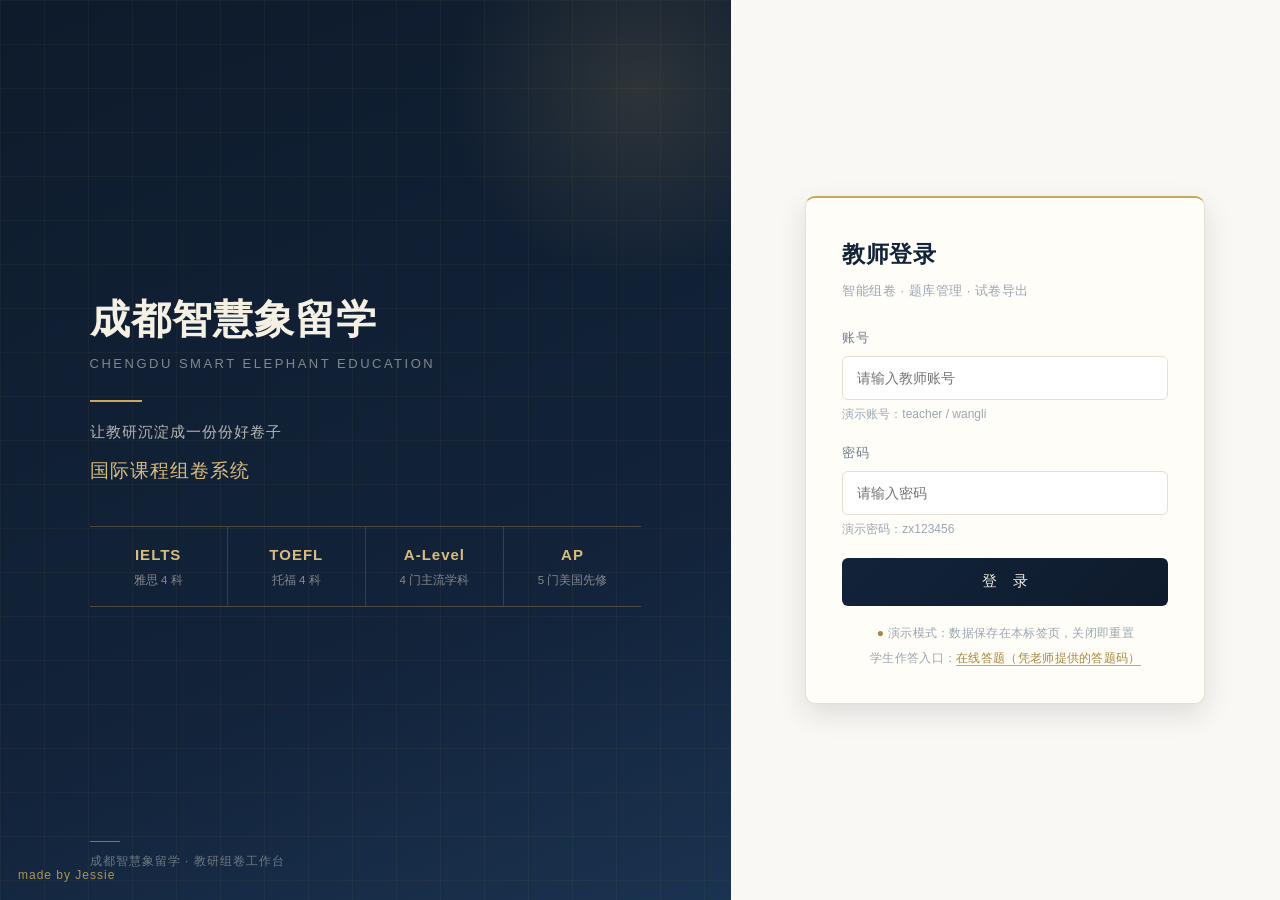
==== index.html @ 3dab420b "Paper builder demo (static demo mode)" ====
<!DOCTYPE html>
<html lang="zh-CN">
<head>
  <meta charset="UTF-8">
  <meta name="viewport" content="width=device-width, initial-scale=1.0">
  <title>登录 · 国际课程组卷系统</title>
  <link rel="stylesheet" href="css/style.css?v=20260928k">
</head>
<body class="login-body">

  <div class="login-wrap">
  <!-- 左侧：品牌区 -->
  <aside class="login-brand">
    <h1 class="lb-name-zh">成都智慧象留学</h1>
    <div class="lb-name-en">CHENGDU SMART ELEPHANT EDUCATION</div>
    <div class="lb-divider"></div>
    <p class="lb-slogan">让教研沉淀成一份份好卷子</p>
    <p class="lb-system">国际课程组卷系统</p>
    <div class="lb-programs" aria-label="国际课程体系">
      <div class="pg-item"><div class="pg-name">IELTS</div><div class="pg-sub">雅思 4 科</div></div>
      <div class="pg-item"><div class="pg-name">TOEFL</div><div class="pg-sub">托福 4 科</div></div>
      <div class="pg-item"><div class="pg-name">A-Level</div><div class="pg-sub">4 门主流学科</div></div>
      <div class="pg-item"><div class="pg-name">AP</div><div class="pg-sub">5 门美国先修</div></div>
    </div>
    <div class="lb-foot">成都智慧象留学 · 教研组卷工作台</div>
  </aside>

  <!-- 右侧：登录区 -->
  <main class="login-main">
    <section class="login-card">
      <h2 class="lc-title">教师登录</h2>
      <p class="lc-sub">智能组卷 · 题库管理 · 试卷导出</p>

      <form id="login-form" autocomplete="off" novalidate>
        <div class="field" id="field-account">
          <label for="account">账号</label>
          <input type="text" id="account" placeholder="请输入教师账号">
          <span class="f-hint">演示账号：teacher / wangli</span>
        </div>
        <div class="field" id="field-password">
          <label for="password">密码</label>
          <input type="password" id="password" placeholder="请输入密码">
          <span class="f-hint">演示密码：zx123456</span>
        </div>

        <div class="login-error" id="login-error" role="alert">账号或密码不正确</div>

        <button type="submit" class="btn-login" id="btn-login">登 录</button>
      </form>

      <div class="login-mode-note" id="mode-note">正在探测运行环境…</div>
      <div class="login-mode-note" style="margin-top:6px;">
        学生作答入口：<a href="answer.html" style="color:var(--c-gold-deep);border-bottom:1px solid var(--c-gold);">在线答题（凭老师提供的答题码）</a>
      </div>
    </section>
  </main>
  </div>

  <script src="js/common.js?v=20260928k"></script>
  <script src="js/mock-data.js?v=20260928k"></script>
  <script src="js/api.js?v=20260928k"></script>
  <script>
    (function () {
      'use strict';
      var form = document.getElementById('login-form');
      var errBox = document.getElementById('login-error');
      var btn = document.getElementById('btn-login');

      window.ZJ.injectWatermark();

      function setErr(msg) {
        errBox.textContent = msg;
        errBox.classList.add('show');
        document.getElementById('field-account').classList.add('err');
        document.getElementById('field-password').classList.add('err');
      }
      function clearErr() {
        errBox.classList.remove('show');
        document.getElementById('field-account').classList.remove('err');
        document.getElementById('field-password').classList.remove('err');
      }

      // 已登录直接进工作台
      var auth = window.ZJ.loadAuth();
      if (auth && auth.name) { location.replace('admin.html'); return; }

      window.ZJ_READY.then(function (mode) {
        var note = document.getElementById('mode-note');
        if (mode === 'server') {
          note.innerHTML = '<b>●</b> 已连接后端服务（数据持久化保存，端口 8687）';
        } else {
          note.innerHTML = '<span class="demo">●</span> 演示模式：数据保存在本标签页，关闭即重置';
        }
      });

      form.addEventListener('submit', function (e) {
        e.preventDefault();
        clearErr();
        var account = document.getElementById('account').value.trim();
        var password = document.getElementById('password').value;
        if (!account || !password) {
          setErr('请输入账号与密码');
          return;
        }
        btn.disabled = true;
        btn.textContent = '登录中…';
        window.ZJ_Data.login(account, password).then(function (profile) {
          window.ZJ.saveAuth(profile);
          location.replace('admin.html');
        }).catch(function (err) {
          setErr(err.message || '账号或密码不正确');
          btn.disabled = false;
          btn.textContent = '登 录';
        });
      });
    })();
  </script>
</body>
</html>
---- css/style.css ----
/* =========================================================
 * 成都智慧象留学 · 国际课程组卷系统 - 全站样式
 * 与学生进度追踪系统同一套视觉规范（藏蓝 #0E1B2C / 香槟金 #C9A85C）
 * 字体：标题等线 DengXian，数字 Segoe UI，字距 ≤1px
 * ========================================================= */

:root {
  --c-navy: #0E1B2C;
  --c-navy-2: #12233A;
  --c-navy-3: #3E5C76;
  --c-gold: #C9A85C;
  --c-gold-light: #D8BC7E;
  --c-gold-deep: #A9853B;
  --c-gold-soft: #F3EAD5;
  --c-bg: #FAF8F4;
  --c-card: #FFFDF8;
  --c-border: #E5DFD2;
  --c-text: #2E3A48;
  --c-text-sub: #6E7B88;
  --c-text-light: #9AA6B2;
  --c-danger: #B04A3E;
  --c-danger-soft: #F6E8E5;
  --c-done: #4A7A5E;
  --c-done-soft: #E7EFE7;
  --radius: 10px;
  --shadow: 0 2px 12px rgba(14, 27, 44, 0.06);
  --shadow-hover: 0 10px 28px rgba(14, 27, 44, 0.12);
  --f-serif: "DengXian", "DengXian Light", "Microsoft YaHei", "PingFang SC", sans-serif;
  --f-num: "Segoe UI", "Helvetica Neue", Arial, sans-serif;
}

* { margin: 0; padding: 0; box-sizing: border-box; }
html, body { height: 100%; }
body {
  font-family: "DengXian", "Microsoft YaHei", "PingFang SC", "Hiragino Sans GB", sans-serif;
  background: var(--c-bg);
  color: var(--c-text);
  font-size: 15px;
  line-height: 1.65;
  -webkit-font-smoothing: antialiased;
}
a { color: inherit; text-decoration: none; }
ul, ol { list-style: none; }
button { font-family: inherit; cursor: pointer; }
input, select, textarea { font-family: inherit; font-size: 14px; color: var(--c-text); }

/* ================= 顶部导航 ================= */
.topbar {
  background: var(--c-navy);
  color: #F5F0E4;
  height: 62px;
  display: flex;
  align-items: center;
  padding: 0 30px;
  gap: 14px;
  position: sticky;
  top: 0;
  z-index: 50;
  border-bottom: 1px solid rgba(201, 168, 92, 0.35);
}
.topbar .brand {
  display: flex;
  align-items: center;
  gap: 11px;
  font-family: var(--f-serif);
  font-size: 18px;
  font-weight: 600;
  letter-spacing: 0.5px;
  white-space: nowrap;
  color: #F5F0E4;
}
.topbar .brand-mark {
  width: 32px; height: 32px;
  border: 1px solid var(--c-gold);
  border-radius: 6px;
  display: inline-flex; align-items: center; justify-content: center;
  color: var(--c-gold-light);
  flex: none;
}
.topbar .brand-mark svg { width: 18px; height: 18px; }
.topbar .brand-sub {
  font-size: 12px;
  font-weight: 400;
  color: rgba(245, 240, 228, 0.55);
  letter-spacing: 0.3px;
  border-left: 1px solid rgba(201, 168, 92, 0.4);
  padding-left: 12px;
}
.topbar .spacer { flex: 1; }
.topbar .mode-chip {
  font-size: 12px;
  color: rgba(245, 240, 228, 0.65);
  border: 1px dashed rgba(201, 168, 92, 0.5);
  border-radius: 4px;
  padding: 2px 10px;
  letter-spacing: 0.3px;
  white-space: nowrap;
}
.topbar .user-chip {
  display: flex;
  align-items: center;
  gap: 10px;
  font-size: 13px;
  color: rgba(245, 240, 228, 0.9);
  white-space: nowrap;
}
.topbar .user-chip .avatar { width: 30px; height: 30px; font-size: 13px; }
.topbar .role-badge {
  font-size: 12px;
  color: var(--c-gold-light);
  border: 1px solid rgba(201, 168, 92, 0.55);
  border-radius: 3px;
  padding: 1px 8px;
  letter-spacing: 0.3px;
}
.topbar .user-link {
  font-size: 13px;
  color: rgba(245, 240, 228, 0.8);
  padding: 5px 13px;
  border: 1px solid rgba(245, 240, 228, 0.28);
  border-radius: 4px;
  transition: border-color 0.2s, color 0.2s;
  white-space: nowrap;
  letter-spacing: 0.3px;
  background: transparent;
}
.topbar .user-link:hover { border-color: var(--c-gold); color: var(--c-gold-light); }

/* ================= 页签导航 ================= */
.nav-tabs {
  display: flex;
  gap: 6px;
  background: var(--c-card);
  border: 1px solid var(--c-border);
  border-radius: var(--radius);
  box-shadow: var(--shadow);
  padding: 6px;
  margin-bottom: 24px;
  position: sticky;
  top: 74px;
  z-index: 40;
}
.nav-tab {
  flex: 1;
  height: 40px;
  border: none;
  background: transparent;
  border-radius: 6px;
  font-size: 14px;
  letter-spacing: 0.5px;
  color: var(--c-text-sub);
  display: inline-flex;
  align-items: center;
  justify-content: center;
  gap: 7px;
  transition: all 0.2s;
  position: relative;
}
.nav-tab svg { width: 16px; height: 16px; opacity: 0.75; }
.nav-tab:hover { color: var(--c-gold-deep); background: var(--c-bg); }
.nav-tab.active {
  background: var(--c-navy-2);
  color: #F5F0E4;
  font-weight: 500;
}
.nav-tab.active svg { opacity: 1; }
.nav-tab .badge {
  min-width: 18px;
  height: 18px;
  border-radius: 999px;
  background: var(--c-gold);
  color: #fff;
  font-size: 11px;
  font-family: var(--f-num);
  display: inline-flex;
  align-items: center;
  justify-content: center;
  padding: 0 5px;
}

/* ================= 布局 ================= */
.page { max-width: 1200px; margin: 0 auto; padding: 24px 24px 20px; }
.site-footer {
  text-align: center;
  font-size: 12px;
  color: var(--c-text-light);
  letter-spacing: 0.3px;
  padding: 26px 0 34px;
}
.site-footer::before {
  content: "";
  display: block;
  width: 56px;
  height: 1px;
  background: var(--c-gold);
  opacity: 0.55;
  margin: 0 auto 14px;
}

.section-head {
  display: flex;
  align-items: baseline;
  justify-content: space-between;
  gap: 12px;
  margin: 26px 0 16px;
}
.section-head:first-child { margin-top: 0; }
.section-head h2 {
  font-family: var(--f-serif);
  font-size: 19px;
  font-weight: 600;
  color: var(--c-navy-2);
  letter-spacing: 0.5px;
}
.section-head h2::before {
  content: "";
  display: inline-block;
  width: 4px; height: 15px;
  background: var(--c-gold);
  margin-right: 10px;
  vertical-align: -1px;
}
.section-head .sec-note { font-size: 12px; color: var(--c-text-light); letter-spacing: 0.5px; }

/* ================= 卡片与统计 ================= */
.card {
  background: var(--c-card);
  border-radius: var(--radius);
  box-shadow: var(--shadow);
  border: 1px solid var(--c-border);
  padding: 22px 24px;
}
.stat-grid {
  display: grid;
  grid-template-columns: repeat(4, 1fr);
  gap: 18px;
}
.stat-card {
  background: var(--c-card);
  border-radius: var(--radius);
  box-shadow: var(--shadow);
  border: 1px solid var(--c-border);
  border-top: 2px solid var(--c-gold);
  padding: 20px 22px;
  display: flex;
  align-items: center;
  gap: 16px;
  transition: transform 0.2s, box-shadow 0.2s;
}
.stat-card:hover { transform: translateY(-2px); box-shadow: var(--shadow-hover); }
.stat-icon {
  width: 48px; height: 48px;
  border-radius: 50%;
  border: 1px solid var(--c-border);
  background: var(--c-bg);
  color: var(--c-gold-deep);
  display: flex; align-items: center; justify-content: center;
  flex: none;
}
.stat-icon svg { width: 22px; height: 22px; }
.stat-icon.navy { color: var(--c-navy-2); }
.stat-meta .stat-value {
  font-family: var(--f-num);
  font-size: 28px;
  font-weight: 700;
  color: var(--c-navy-2);
  line-height: 1.2;
}
.stat-meta .stat-value .unit {
  font-size: 13px; font-weight: 400;
  color: var(--c-text-sub);
  margin-left: 3px;
  font-family: "Microsoft YaHei", sans-serif;
}
.stat-meta .stat-label { font-size: 13px; color: var(--c-text-sub); margin-top: 2px; letter-spacing: 0.3px; }

.overview-grid {
  display: grid;
  grid-template-columns: 1fr 1fr;
  gap: 18px;
  align-items: start;
}

/* 分布条 */
.dist-row { display: flex; align-items: center; gap: 12px; margin-bottom: 10px; }
.dist-row .dist-label { width: 76px; font-size: 13px; color: var(--c-text-sub); white-space: nowrap; }
.dist-row .dist-track { flex: 1; height: 8px; background: #EFEAE0; border-radius: 999px; overflow: hidden; }
.dist-row .dist-fill { height: 100%; border-radius: 999px; background: linear-gradient(90deg, var(--c-navy-2), var(--c-navy-3)); transition: width 0.6s ease; }
.dist-row.gold .dist-fill { background: linear-gradient(90deg, var(--c-gold), var(--c-gold-light)); }
.dist-row .dist-num { width: 34px; text-align: right; font-family: var(--f-num); font-size: 13px; color: var(--c-navy-2); font-weight: 600; }

/* 最近试卷列表 */
.paper-brief {
  display: flex;
  align-items: center;
  gap: 12px;
  padding: 12px 4px;
  border-bottom: 1px dashed var(--c-border);
}
.paper-brief:last-child { border-bottom: none; }
.paper-brief .pb-main { flex: 1; min-width: 0; }
.paper-brief .pb-name {
  font-family: var(--f-serif);
  font-size: 15px;
  font-weight: 600;
  color: var(--c-navy-2);
  white-space: nowrap; overflow: hidden; text-overflow: ellipsis;
}
.paper-brief .pb-meta { font-size: 12px; color: var(--c-text-light); margin-top: 1px; }
.paper-brief .pb-meta b { color: var(--c-gold-deep); font-family: var(--f-num); font-weight: 600; }

/* ================= 筛选工具栏 ================= */
.toolbar {
  display: flex;
  flex-wrap: wrap;
  gap: 12px;
  align-items: center;
  margin-bottom: 18px;
}
.search-box { position: relative; flex: 1; min-width: 200px; max-width: 320px; }
.search-box svg {
  position: absolute; left: 13px; top: 50%;
  transform: translateY(-50%);
  width: 16px; height: 16px;
  color: var(--c-text-light);
  pointer-events: none;
}
.search-box input {
  width: 100%;
  height: 38px;
  border: 1px solid var(--c-border);
  border-radius: 6px;
  padding: 0 12px 0 38px;
  background: #fff;
  outline: none;
  transition: border-color 0.2s, box-shadow 0.2s;
}
.search-box input:focus { border-color: var(--c-navy-2); box-shadow: 0 0 0 3px rgba(18, 35, 58, 0.08); }
.toolbar select {
  height: 38px;
  border: 1px solid var(--c-border);
  border-radius: 6px;
  background: #fff;
  padding: 0 10px;
  outline: none;
  min-width: 96px;
}
.toolbar select:focus { border-color: var(--c-navy-2); }
.toolbar .result-count { font-size: 13px; color: var(--c-text-light); margin-left: auto; white-space: nowrap; }

/* ================= 表格 ================= */
.table-wrap {
  background: var(--c-card);
  border-radius: var(--radius);
  border: 1px solid var(--c-border);
  box-shadow: var(--shadow);
  overflow-x: auto;
}
table.data {
  width: 100%;
  border-collapse: collapse;
  font-size: 13.5px;
}
table.data th {
  text-align: left;
  font-weight: 600;
  font-size: 12.5px;
  color: var(--c-text-sub);
  letter-spacing: 0.5px;
  background: #F6F2E9;
  padding: 11px 14px;
  border-bottom: 1px solid var(--c-border);
  white-space: nowrap;
}
table.data td {
  padding: 12px 14px;
  border-bottom: 1px solid #F0EBE0;
  vertical-align: top;
}
table.data tr:last-child td { border-bottom: none; }
table.data tbody tr { transition: background 0.15s; }
table.data tbody tr:hover { background: #FBF8F1; }
td.cell-stem { max-width: 380px; }
.stem-snip {
  display: -webkit-box;
  -webkit-line-clamp: 2;
  -webkit-box-orient: vertical;
  overflow: hidden;
  color: var(--c-text);
  line-height: 1.55;
}
.cell-sub { font-size: 12px; color: var(--c-text-light); margin-top: 2px; }
.row-actions { display: flex; gap: 6px; flex-wrap: wrap; white-space: nowrap; }

/* ================= 标签 ================= */
.tag {
  display: inline-block;
  font-size: 12px;
  padding: 2px 10px;
  border-radius: 3px;
  white-space: nowrap;
  letter-spacing: 0.5px;
}
.tag-subject { background: var(--c-gold-soft); color: var(--c-gold-deep); }
.tag-type { background: #ECEFF3; color: var(--c-navy-2); }
.tag-d1, .tag-d2 { background: #E7EFE7; color: var(--c-done); }
.tag-d3 { background: var(--c-gold-soft); color: var(--c-gold-deep); }
.tag-d4, .tag-d5 { background: var(--c-navy-2); color: var(--c-gold-light); }
.tag-ok { background: var(--c-done-soft); color: var(--c-done); }
.tag-off { background: #F0F0F0; color: var(--c-text-light); }
.tag-draft { background: var(--c-gold-soft); color: var(--c-gold-deep); }
.tag-final { background: var(--c-done-soft); color: var(--c-done); }

/* ================= 按钮 ================= */
.btn {
  display: inline-flex; align-items: center; justify-content: center; gap: 6px;
  height: 38px;
  padding: 0 18px;
  border-radius: 6px;
  border: 1px solid transparent;
  font-size: 14px;
  letter-spacing: 0.3px;
  transition: all 0.2s;
  white-space: nowrap;
}
.btn-primary { background: var(--c-navy-2); color: #F5F0E4; }
.btn-primary:hover { background: var(--c-navy); box-shadow: var(--shadow-hover); }
.btn-accent { background: var(--c-gold); color: #FFFFFF; }
.btn-accent:hover { background: var(--c-gold-deep); box-shadow: var(--shadow-hover); }
.btn-ghost { background: #fff; border-color: var(--c-border); color: var(--c-text-sub); }
.btn-ghost:hover { border-color: var(--c-gold); color: var(--c-gold-deep); }
.btn-danger { background: #fff; border-color: var(--c-border); color: var(--c-danger); }
.btn-danger:hover { border-color: var(--c-danger); background: var(--c-danger-soft); }
.btn-lg { height: 46px; padding: 0 28px; font-size: 15px; }
.btn:disabled { opacity: 0.55; cursor: not-allowed; box-shadow: none; }
.btn-mini {
  height: 26px;
  padding: 0 10px;
  font-size: 12px;
  border-radius: 4px;
  border: 1px solid var(--c-border);
  background: #fff;
  color: var(--c-text-sub);
  display: inline-flex;
  align-items: center;
  gap: 4px;
  transition: all 0.15s;
}
.btn-mini:hover { background: var(--c-gold); color: #FFFDF8; border-color: var(--c-gold); }
.btn-mini.primary { background: var(--c-navy-2); border-color: var(--c-navy-2); color: #F5F0E4; }
.btn-mini.primary:hover { background: var(--c-navy); }
.btn-mini.gold { background: var(--c-gold-soft); border-color: var(--c-gold-light); color: var(--c-gold-deep); }
.btn-mini.gold:hover { background: var(--c-gold); color: #FFFDF8; }
.btn-mini.danger { color: var(--c-danger); }
.btn-mini.danger:hover { background: var(--c-danger); border-color: var(--c-danger); color: #fff; }

/* ================= 表单 ================= */
.form-grid { display: grid; grid-template-columns: 1fr 1fr; gap: 14px; }
.form-grid.three { grid-template-columns: 1fr 1fr 1fr; }
.form-item { display: flex; flex-direction: column; gap: 6px; }
.form-item.full { grid-column: 1 / -1; }
.form-item label { font-size: 13px; color: var(--c-text-sub); font-weight: 500; letter-spacing: 0.5px; }
.form-item label .req { color: var(--c-danger); margin-left: 2px; }
.form-item input, .form-item select, .form-item textarea {
  height: 38px;
  border: 1px solid var(--c-border);
  border-radius: 6px;
  padding: 0 12px;
  outline: none;
  background: #fff;
  transition: border-color 0.2s, box-shadow 0.2s;
  width: 100%;
}
.form-item textarea { height: 72px; padding: 8px 12px; resize: vertical; line-height: 1.6; }
.form-item textarea.tall { height: 120px; }
.form-item input:focus, .form-item select:focus, .form-item textarea:focus {
  border-color: var(--c-navy-2);
  box-shadow: 0 0 0 3px rgba(18, 35, 58, 0.08);
}
.form-item .f-hint { font-size: 12px; color: var(--c-text-light); }
.form-actions { display: flex; justify-content: flex-end; gap: 10px; margin-top: 18px; }

/* 复选芯片（科目多选） */
.chip-wrap { display: flex; flex-wrap: wrap; gap: 8px; }
.chip-group { width: 100%; font-size: 12px; color: var(--c-text-light); letter-spacing: 0.5px; margin-top: 4px; }
.chip-group:first-child { margin-top: 0; }
.chip {
  display: inline-flex;
  align-items: center;
  gap: 5px;
  height: 28px;
  padding: 0 12px;
  border: 1px solid var(--c-border);
  border-radius: 999px;
  font-size: 13px;
  background: #fff;
  color: var(--c-text-sub);
  cursor: pointer;
  transition: all 0.15s;
  user-select: none;
}
.chip:hover { border-color: var(--c-gold); color: var(--c-gold-deep); }
.chip.on { background: var(--c-navy-2); border-color: var(--c-navy-2); color: #F5F0E4; }

/* 题型配置行 */
.type-row {
  display: grid;
  grid-template-columns: 1.2fr 90px 110px 36px;
  gap: 10px;
  align-items: center;
  margin-bottom: 10px;
}
.type-row select, .type-row input {
  height: 36px;
  border: 1px solid var(--c-border);
  border-radius: 6px;
  padding: 0 10px;
  background: #fff;
  outline: none;
  width: 100%;
}
.type-row .row-del {
  height: 36px;
  border: 1px solid var(--c-border);
  border-radius: 6px;
  background: #fff;
  color: var(--c-text-light);
  font-size: 15px;
}
.type-row .row-del:hover { color: var(--c-danger); border-color: var(--c-danger); }

/* 难度分布 */
.dist-inputs { display: grid; grid-template-columns: repeat(3, 1fr); gap: 12px; }
.dist-inputs .form-item input { text-align: center; }
.dist-preview { font-size: 12px; color: var(--c-text-light); margin-top: 6px; }

/* ================= 题目预览卡（组卷预览 / 组卷篮） ================= */
.q-card {
  background: var(--c-card);
  border: 1px solid var(--c-border);
  border-radius: var(--radius);
  box-shadow: var(--shadow);
  padding: 16px 18px;
  margin-bottom: 12px;
  transition: border-color 0.2s, box-shadow 0.2s;
}
.q-card:hover { border-color: rgba(201, 168, 92, 0.6); }
.q-card .qc-head {
  display: flex;
  align-items: flex-start;
  gap: 10px;
  margin-bottom: 8px;
}
.q-card .qc-no {
  font-family: var(--f-num);
  font-weight: 700;
  color: var(--c-gold-deep);
  font-size: 15px;
  min-width: 26px;
}
.q-card .qc-tags { display: flex; gap: 6px; flex-wrap: wrap; flex: 1; }
.q-card .qc-tools { display: flex; gap: 6px; align-items: center; flex-wrap: wrap; }
.q-card .qc-passage {
  background: var(--c-bg);
  border: 1px dashed var(--c-border);
  border-radius: 6px;
  padding: 10px 14px;
  font-size: 13px;
  color: var(--c-text-sub);
  line-height: 1.7;
  white-space: pre-wrap;
  margin-bottom: 8px;
}
.q-card .qc-stem { white-space: pre-wrap; line-height: 1.7; }
.q-card .qc-options { margin: 8px 0 0; }
.q-card .qc-options li {
  padding: 3px 0 3px 26px;
  position: relative;
  line-height: 1.6;
}
.q-card .qc-options li::before {
  content: attr(data-letter);
  position: absolute; left: 2px;
  font-family: var(--f-num);
  font-weight: 600;
  color: var(--c-navy-3);
}
.q-card .qc-answer {
  margin-top: 10px;
  padding: 8px 12px;
  background: var(--c-done-soft);
  border-radius: 6px;
  font-size: 13px;
  color: var(--c-done);
}
.q-card .qc-answer b { font-weight: 600; }
.q-card .qc-explain {
  margin-top: 6px;
  padding: 8px 12px;
  background: var(--c-gold-soft);
  border-radius: 6px;
  font-size: 13px;
  color: var(--c-gold-deep);
  line-height: 1.6;
}
.q-card .qc-score-input {
  width: 64px;
  height: 28px;
  border: 1px solid var(--c-border);
  border-radius: 4px;
  text-align: center;
  font-family: var(--f-num);
  outline: none;
}
.q-card .qc-score-input:focus { border-color: var(--c-gold); }

.gen-summary {
  display: flex;
  gap: 22px;
  align-items: center;
  flex-wrap: wrap;
  background: var(--c-navy-2);
  color: #F5F0E4;
  border-radius: var(--radius);
  padding: 14px 20px;
  margin: 16px 0;
  position: sticky;
  bottom: 12px;
  box-shadow: var(--shadow-hover);
}
.gen-summary .gs-item { font-size: 13px; color: rgba(245, 240, 228, 0.75); }
.gen-summary .gs-item b {
  font-family: var(--f-num);
  font-size: 20px;
  color: var(--c-gold-light);
  margin-right: 4px;
  font-weight: 700;
}
.gen-summary .spacer { flex: 1; }
.gen-summary .shortage-note {
  font-size: 12.5px;
  color: #F2C9C2;
  background: rgba(176, 74, 62, 0.35);
  border: 1px solid rgba(242, 201, 194, 0.4);
  border-radius: 4px;
  padding: 3px 10px;
}

.sub-tabs { display: flex; gap: 8px; margin-bottom: 18px; }
.sub-tab {
  height: 34px;
  padding: 0 16px;
  border: 1px solid var(--c-border);
  border-radius: 6px;
  background: #fff;
  font-size: 13px;
  color: var(--c-text-sub);
  transition: all 0.2s;
}
.sub-tab.active { background: var(--c-gold-soft); border-color: var(--c-gold-light); color: var(--c-gold-deep); font-weight: 500; }

/* ================= 试卷卡片列表 ================= */
.paper-grid { display: grid; grid-template-columns: repeat(2, 1fr); gap: 18px; }
.paper-card {
  background: var(--c-card);
  border-radius: var(--radius);
  border: 1px solid var(--c-border);
  box-shadow: var(--shadow);
  padding: 20px 22px;
  transition: transform 0.2s, box-shadow 0.2s;
  display: flex;
  flex-direction: column;
  gap: 12px;
}
.paper-card:hover { transform: translateY(-3px); box-shadow: var(--shadow-hover); border-color: rgba(201, 168, 92, 0.7); }
.paper-card .pc-head { display: flex; align-items: flex-start; gap: 10px; }
.paper-card .pc-name {
  font-family: var(--f-serif);
  font-size: 17px;
  font-weight: 600;
  color: var(--c-navy-2);
  flex: 1;
  line-height: 1.45;
}
.paper-card .pc-line { font-size: 13px; color: var(--c-gold-deep); }
.paper-card .pc-nums {
  display: flex;
  gap: 20px;
  font-size: 12.5px;
  color: var(--c-text-sub);
  border-top: 1px dashed var(--c-border);
  padding-top: 10px;
}
.paper-card .pc-nums b { font-family: var(--f-num); font-size: 15px; color: var(--c-navy-2); margin-right: 3px; }
.paper-card .pc-foot { display: flex; justify-content: space-between; align-items: center; gap: 8px; flex-wrap: wrap; }
.paper-card .pc-time { font-size: 12px; color: var(--c-text-light); }
.paper-card .pc-actions { display: flex; gap: 6px; flex-wrap: wrap; }

/* ================= 弹窗 ================= */
.modal-mask {
  position: fixed; inset: 0;
  background: rgba(14, 27, 44, 0.45);
  z-index: 100;
  display: none;
  align-items: flex-start;
  justify-content: center;
  padding: 6vh 20px 40px;
  overflow-y: auto;
}
.modal-mask.open { display: flex; }
.modal {
  background: var(--c-card);
  border-radius: var(--radius);
  border-top: 2px solid var(--c-gold);
  box-shadow: var(--shadow-hover);
  width: 100%;
  max-width: 880px;
  animation: modal-in 0.22s ease;
}
.modal.modal-sm { max-width: 560px; }
@keyframes modal-in {
  from { opacity: 0; transform: translateY(14px); }
  to { opacity: 1; transform: translateY(0); }
}
.modal-head {
  display: flex;
  align-items: center;
  justify-content: space-between;
  padding: 20px 26px 0;
}
.modal-head .m-title {
  font-family: var(--f-serif);
  font-size: 18px;
  font-weight: 600;
  color: var(--c-navy-2);
  letter-spacing: 0.5px;
}
.modal-head .m-sub { font-size: 12px; color: var(--c-text-light); margin-top: 2px; font-weight: 400; letter-spacing: 0.5px; }
.modal-close {
  width: 32px; height: 32px;
  border: 1px solid var(--c-border);
  border-radius: 6px;
  background: #fff;
  color: var(--c-text-light);
  font-size: 16px;
  line-height: 1;
}
.modal-close:hover { border-color: var(--c-gold); color: var(--c-gold-deep); }
.modal-body { padding: 20px 26px 28px; }

/* ================= Toast ================= */
.toast {
  position: fixed;
  left: 50%;
  bottom: 40px;
  transform: translate(-50%, 16px);
  background: var(--c-navy-2);
  color: #F5F0E4;
  font-size: 14px;
  padding: 11px 22px;
  border-radius: 6px;
  border-left: 3px solid var(--c-gold);
  box-shadow: var(--shadow-hover);
  opacity: 0;
  pointer-events: none;
  transition: all 0.25s ease;
  z-index: 200;
  max-width: 80vw;
}
.toast-show { opacity: 1; transform: translate(-50%, 0); }
.toast-warn { border-left-color: var(--c-danger); }

.empty-tip {
  text-align: center;
  color: var(--c-text-light);
  padding: 50px 0;
  font-size: 14px;
  grid-column: 1 / -1;
}
.empty-tip .et-icon { font-size: 30px; margin-bottom: 10px; opacity: 0.5; }

/* ================= 头像 ================= */
.avatar {
  width: 36px; height: 36px;
  border-radius: 50%;
  color: #F5F0E4;
  font-size: 15px;
  font-family: var(--f-serif);
  display: inline-flex;
  align-items: center;
  justify-content: center;
  flex: none;
  user-select: none;
  border: 1px solid rgba(255, 255, 255, 0.25);
}

/* ================= 登录页 ================= */
.login-wrap { display: flex; min-height: 100vh; }
.login-brand {
  flex: 1.1;
  background: linear-gradient(160deg, var(--c-navy) 0%, var(--c-navy-2) 68%, #1A3350 100%);
  color: #F5F0E4;
  display: flex;
  flex-direction: column;
  justify-content: center;
  padding: 60px 7vw;
  position: relative;
  overflow: hidden;
}
.login-brand::before {
  content: "";
  position: absolute; inset: 0;
  background-image:
    linear-gradient(rgba(201, 168, 92, 0.05) 1px, transparent 1px),
    linear-gradient(90deg, rgba(201, 168, 92, 0.05) 1px, transparent 1px);
  background-size: 44px 44px;
  pointer-events: none;
}
.login-brand::after {
  content: "";
  position: absolute;
  width: 420px; height: 420px;
  border-radius: 50%;
  background: radial-gradient(circle, rgba(201, 168, 92, 0.16), transparent 65%);
  top: -120px; right: -120px;
}
.login-brand .lb-name-zh {
  font-family: var(--f-serif);
  font-size: 40px;
  font-weight: 700;
  letter-spacing: 1px;
  line-height: 1.3;
  position: relative;
}
.login-brand .lb-name-en {
  font-family: var(--f-num);
  font-size: 13px;
  letter-spacing: 2.5px;
  color: rgba(245, 240, 228, 0.5);
  margin-top: 8px;
  text-transform: uppercase;
}
.login-brand .lb-divider {
  width: 52px; height: 2px;
  background: var(--c-gold);
  margin: 26px 0 18px;
}
.login-brand .lb-slogan {
  font-size: 15px;
  color: rgba(245, 240, 228, 0.72);
  letter-spacing: 1px;
}
.login-brand .lb-system {
  margin-top: 10px;
  font-family: var(--f-serif);
  font-size: 19px;
  color: var(--c-gold-light);
  letter-spacing: 1px;
}
.login-brand .lb-programs {
  display: flex;
  gap: 0;
  margin-top: 40px;
  border-top: 1px solid rgba(201, 168, 92, 0.3);
  border-bottom: 1px solid rgba(201, 168, 92, 0.3);
}
.login-brand .pg-item {
  flex: 1;
  padding: 16px 6px;
  text-align: center;
  border-left: 1px solid rgba(201, 168, 92, 0.22);
}
.login-brand .pg-item:first-child { border-left: none; }
.login-brand .pg-name {
  font-family: var(--f-num);
  font-size: 15px;
  font-weight: 600;
  color: var(--c-gold-light);
  letter-spacing: 1px;
}
.login-brand .pg-sub { font-size: 11.5px; color: rgba(245, 240, 228, 0.5); margin-top: 3px; }
.login-brand .lb-foot {
  position: absolute;
  bottom: 28px; left: 7vw;
  font-size: 12px;
  color: rgba(245, 240, 228, 0.4);
  letter-spacing: 1px;
}
.login-brand .lb-foot::before {
  content: "";
  display: block;
  width: 30px; height: 1px;
  background: var(--c-gold);
  opacity: 0.6;
  margin-bottom: 10px;
}

.login-main {
  flex: 1;
  display: flex;
  align-items: center;
  justify-content: center;
  padding: 40px 24px;
  position: relative;
}
.login-card {
  width: 100%;
  max-width: 400px;
  background: var(--c-card);
  border: 1px solid var(--c-border);
  border-top: 2px solid var(--c-gold);
  border-radius: var(--radius);
  box-shadow: var(--shadow-hover);
  padding: 38px 36px 34px;
}
.login-card .lc-title {
  font-family: var(--f-serif);
  font-size: 23px;
  font-weight: 600;
  color: var(--c-navy-2);
  letter-spacing: 0.5px;
}
.login-card .lc-sub { font-size: 13px; color: var(--c-text-light); margin: 6px 0 26px; letter-spacing: 0.5px; }
.field { margin-bottom: 18px; }
.field label {
  display: block;
  font-size: 13px;
  color: var(--c-text-sub);
  margin-bottom: 7px;
  letter-spacing: 0.5px;
  font-weight: 500;
}
.field input {
  width: 100%;
  height: 44px;
  border: 1px solid var(--c-border);
  border-radius: 6px;
  padding: 0 14px;
  outline: none;
  background: #fff;
  transition: border-color 0.2s, box-shadow 0.2s;
}
.field input:focus { border-color: var(--c-navy-2); box-shadow: 0 0 0 3px rgba(18, 35, 58, 0.08); }
.field .f-hint { display: block; font-size: 12px; color: var(--c-text-light); margin-top: 5px; }
.field.err input { border-color: var(--c-danger); box-shadow: 0 0 0 3px rgba(176, 74, 62, 0.1); }
.login-error {
  display: none;
  background: var(--c-danger-soft);
  color: var(--c-danger);
  border-radius: 6px;
  font-size: 13px;
  padding: 9px 14px;
  margin-bottom: 16px;
}
.login-error.show { display: block; }
.btn-login {
  width: 100%;
  height: 48px;
  border: none;
  border-radius: 6px;
  background: linear-gradient(135deg, var(--c-navy-2), var(--c-navy));
  color: #F5F0E4;
  font-size: 15px;
  letter-spacing: 6px;
  text-indent: 6px;
  transition: all 0.2s;
}
.btn-login:hover { box-shadow: var(--shadow-hover); transform: translateY(-1px); }
.btn-login:active { transform: translateY(1px); }
.login-mode-note {
  margin-top: 18px;
  text-align: center;
  font-size: 12px;
  color: var(--c-text-light);
  letter-spacing: 0.3px;
}
.login-mode-note b { color: var(--c-done); font-weight: 500; }
.login-mode-note .demo { color: var(--c-gold-deep); }

/* ================= 水印 ================= */
.wm-credit {
  position: fixed;
  left: 18px;
  bottom: 14px;
  font-size: 12px;
  color: var(--c-gold);
  opacity: 0.85;
  letter-spacing: 1px;
  z-index: 90;
  pointer-events: none;
}

/* ================= 打印页 ================= */
.print-toolbar {
  position: sticky;
  top: 0;
  z-index: 30;
  background: var(--c-navy);
  color: #F5F0E4;
  padding: 12px 24px;
  display: flex;
  align-items: center;
  gap: 12px;
  flex-wrap: wrap;
}
.print-toolbar .pt-title { font-family: var(--f-serif); font-size: 15px; letter-spacing: 0.5px; flex: 1; }
.print-toolbar .btn { height: 34px; padding: 0 14px; font-size: 13px; }
.print-toolbar .btn-ghost { background: transparent; border-color: rgba(245, 240, 228, 0.35); color: rgba(245, 240, 228, 0.85); }
.print-toolbar .btn-ghost:hover { border-color: var(--c-gold); color: var(--c-gold-light); }
.print-toolbar .btn-accent { background: var(--c-gold); }

.paper-sheet {
  background: #FFFFFF;
  width: 210mm;
  min-height: 297mm;
  margin: 24px auto 40px;
  padding: 18mm 16mm;
  box-shadow: 0 4px 24px rgba(14, 27, 44, 0.14);
  font-size: 12.5pt;
  line-height: 1.85;
  color: #1A2432;
}
.paper-sheet .p-school {
  text-align: center;
  font-family: var(--f-serif);
  font-size: 11pt;
  letter-spacing: 2px;
  color: #6E7B88;
}
.paper-sheet .p-title {
  text-align: center;
  font-family: var(--f-serif);
  font-size: 17pt;
  font-weight: 700;
  letter-spacing: 1px;
  margin: 4px 0 2px;
  color: #12233A;
}
.paper-sheet .p-subline {
  text-align: center;
  font-size: 10.5pt;
  color: #6E7B88;
  margin-bottom: 4pt;
}
.paper-sheet .p-meta {
  display: flex;
  justify-content: center;
  gap: 18pt;
  font-size: 10.5pt;
  color: #2E3A48;
  border-top: 1.5pt solid #12233A;
  border-bottom: 0.75pt solid #12233A;
  padding: 5pt 0;
  margin: 8pt 0 2pt;
}
.paper-sheet .p-info-row {
  display: flex;
  justify-content: space-between;
  font-size: 11pt;
  margin: 10pt 2pt 2pt;
  color: #1A2432;
}
.paper-sheet .p-info-row .blank { display: inline-block; width: 72pt; border-bottom: 0.75pt solid #444; }
.paper-sheet .p-section {
  font-family: var(--f-serif);
  font-weight: 700;
  font-size: 12.5pt;
  margin: 14pt 0 6pt;
  color: #12233A;
}
.paper-sheet .p-section .sec-note { font-weight: 400; font-size: 10.5pt; color: #55606C; margin-left: 8pt; }
.paper-sheet .p-question { margin-bottom: 12pt; break-inside: avoid; page-break-inside: avoid; }
.paper-sheet .p-passage {
  border-left: 2.25pt solid #C9A85C;
  background: #FAF8F2;
  padding: 7pt 10pt;
  margin-bottom: 6pt;
  font-size: 11pt;
  line-height: 1.8;
  white-space: pre-wrap;
}
.paper-sheet .p-stem { white-space: pre-wrap; }
.paper-sheet .p-options { margin-top: 3pt; }
.paper-sheet .p-options .opt { padding-left: 22pt; text-indent: -22pt; line-height: 1.9; }
.paper-sheet .p-answer-lines { margin-top: 8pt; }
.paper-sheet .p-answer-lines .line {
  border-bottom: 0.75pt solid #B8BFC7;
  height: 22pt;
}
.paper-sheet .p-writing-lines .line {
  border-bottom: 0.75pt solid #9AA3AC;
  height: 24pt;
}
.paper-sheet .p-key {
  margin-top: 18pt;
  border-top: 1.5pt dashed #12233A;
  padding-top: 8pt;
  break-before: page;
}
.paper-sheet .p-key .k-title {
  font-family: var(--f-serif);
  font-weight: 700;
  font-size: 13pt;
  margin-bottom: 8pt;
  color: #12233A;
}
.paper-sheet .p-key .k-item { margin-bottom: 8pt; font-size: 11pt; line-height: 1.75; }
.paper-sheet .p-key .k-item b { color: #12233A; }
.paper-sheet .p-key .k-ans { color: #1A2432; }
.paper-sheet .p-key .k-exp { color: #55606C; }

@media print {
  @page { size: A4; margin: 14mm 13mm; }
  body { background: #fff; }
  .print-toolbar, .wm-credit, .print-only-note { display: none !important; }
  .paper-sheet {
    width: auto;
    min-height: 0;
    margin: 0;
    padding: 0;
    box-shadow: none;
  }
}

/* ================= 响应式（≤768px） ================= */
@media (max-width: 768px) {
  .page { padding: 16px 14px; }
  .topbar { padding: 0 14px; }
  .topbar .brand-sub { display: none; }
  .topbar .mode-chip { display: none; }
  .stat-grid { grid-template-columns: repeat(2, 1fr); gap: 12px; }
  .overview-grid, .paper-grid, .form-grid, .form-grid.three { grid-template-columns: 1fr; }
  .nav-tabs { top: 62px; overflow-x: auto; }
  .nav-tab { min-width: 84px; }
  .login-wrap { flex-direction: column; }
  .login-brand { padding: 44px 24px 60px; }
  .login-brand .lb-name-zh { font-size: 30px; }
  .login-brand .lb-programs { flex-wrap: wrap; }
  .login-brand .pg-item { flex: 1 1 40%; border-top: 1px solid rgba(201, 168, 92, 0.22); }
  .login-brand .lb-foot { left: 24px; }
  .paper-sheet { width: 100%; padding: 20px 16px; }
  .type-row { grid-template-columns: 1fr 70px 90px 36px; }
  td.cell-stem { max-width: 220px; }
  .entry-grid { grid-template-columns: 1fr; }
  .print-toolbar .btn { padding: 0 10px; font-size: 12px; }
}

/* ================= 组卷台 v2 · 双栏工作区 ================= */
.ws-toolbar {
  display: flex;
  align-items: center;
  gap: 10px;
  flex-wrap: wrap;
  background: var(--c-card);
  border: 1px solid var(--c-border);
  border-radius: var(--radius);
  box-shadow: var(--shadow);
  padding: 12px 16px;
  margin-bottom: 16px;
}
.ws-toolbar input[type="text"], .ws-toolbar input[type="number"], .ws-toolbar select {
  height: 38px;
  border: 1px solid var(--c-border);
  border-radius: 6px;
  padding: 0 12px;
  background: #fff;
  outline: none;
}
.ws-toolbar input:focus, .ws-toolbar select:focus { border-color: var(--c-navy-2); }
.ws-toolbar .ws-name { flex: 2; min-width: 220px; font-family: var(--f-serif); font-weight: 600; }
.ws-toolbar .ws-line { flex: 1; min-width: 140px; }
.ws-toolbar .ws-dur { width: 76px; text-align: center; font-family: var(--f-num); }
.ws-toolbar .ws-var { min-width: 90px; }
.ws-toolbar .ws-spacer, .ws-actions .ws-spacer { flex: 1; }

.ws-grid {
  display: grid;
  grid-template-columns: 4fr 5fr;
  gap: 18px;
  align-items: start;
}
.ws-pool, .ws-paper { padding: 16px 18px; }

.pool-list { max-height: 66vh; overflow-y: auto; }
.pool-item { cursor: pointer; }
.pool-item .pi-stem:hover { color: var(--c-navy-2); }
.wq-stem { cursor: pointer; }
.wq-stem:hover { color: var(--c-navy-2); }
.pool-item {
  display: flex;
  align-items: center;
  gap: 10px;
  padding: 9px 10px;
  border-bottom: 1px dashed var(--c-border);
  border-radius: 6px;
  transition: background 0.15s;
}
.pool-item:hover { background: var(--c-bg); }
.pool-item.added { opacity: 0.55; }
.pi-main { flex: 1; min-width: 0; }
.pi-stem { font-size: 13px; color: var(--c-text); line-height: 1.55; }
.pi-meta { font-size: 11.5px; color: var(--c-text-light); margin-top: 2px; display: flex; gap: 4px; align-items: center; flex-wrap: wrap; }
.pi-meta .tag { padding: 0 6px; font-size: 11px; }
.pi-warn { color: var(--c-danger); font-weight: 600; }
.pi-add { flex: none; width: 28px; height: 28px; font-size: 16px; justify-content: center; padding: 0; }

#ws-sections { margin-top: 6px; }
.ws-section {
  border: 1px solid var(--c-border);
  border-radius: 8px;
  margin-bottom: 12px;
  background: #FDFBF6;
  overflow: hidden;
}
.ws-section.active { border-color: var(--c-gold); box-shadow: 0 0 0 3px rgba(201, 168, 92, 0.12); }
.ws-sec-head {
  display: flex;
  align-items: center;
  gap: 8px;
  padding: 8px 12px;
  background: #F6F2E9;
  border-bottom: 1px solid var(--c-border);
  cursor: pointer;
}
.sec-name-input {
  flex: 1;
  min-width: 80px;
  border: 1px solid transparent;
  border-radius: 4px;
  padding: 3px 8px;
  font-family: var(--f-serif);
  font-weight: 600;
  color: var(--c-navy-2);
  background: transparent;
  outline: none;
  font-size: 14px;
}
.sec-name-input:hover { border-color: var(--c-border); background: #fff; }
.sec-name-input:focus { border-color: var(--c-gold); background: #fff; }
.ws-sec-head .sec-sum { font-size: 12px; color: var(--c-text-sub); white-space: nowrap; font-family: var(--f-num); }

.ws-q {
  display: flex;
  align-items: center;
  gap: 8px;
  padding: 7px 12px;
  border-bottom: 1px dashed #EDE7DA;
}
.ws-q:last-child { border-bottom: none; }
.ws-q.empty { color: var(--c-text-light); font-size: 13px; }
.wq-no { font-family: var(--f-num); font-weight: 700; color: var(--c-gold-deep); min-width: 22px; text-align: right; }
.wq-stem { flex: 1; font-size: 13px; white-space: nowrap; overflow: hidden; text-overflow: ellipsis; }
.ws-score-input {
  width: 60px;
  height: 28px;
  border: 1px solid var(--c-border);
  border-radius: 4px;
  text-align: center;
  font-family: var(--f-num);
  outline: none;
  flex: none;
}
.ws-score-input:focus { border-color: var(--c-gold); }

.ws-actions {
  display: flex;
  align-items: center;
  gap: 8px;
  flex-wrap: wrap;
  margin-top: 14px;
  padding-top: 12px;
  border-top: 1px solid var(--c-border);
}

#ws-stats { margin: 2px 0 10px; }
.ws-dist { display: flex; height: 10px; border-radius: 999px; overflow: hidden; background: #EFEAE0; }
.ws-dist .stat-seg { display: block; height: 100%; min-width: 0; }
.ws-dist .seg-b { background: #7FA88F; }
.ws-dist .seg-m { background: var(--c-gold); }
.ws-dist .seg-s { background: var(--c-navy-2); }
.ws-dist-labels {
  display: flex;
  gap: 14px;
  font-size: 11.5px;
  color: var(--c-text-sub);
  margin-top: 4px;
  font-family: var(--f-num);
}

.gen-note { margin-top: 10px; }
.rp-item {
  display: flex;
  align-items: center;
  gap: 12px;
  padding: 10px 12px;
  border: 1px solid var(--c-border);
  border-radius: 8px;
  margin-bottom: 8px;
  cursor: pointer;
  transition: all 0.15s;
  background: #fff;
}
.rp-item:hover { border-color: var(--c-gold); box-shadow: var(--shadow); }

@media (max-width: 900px) {
  .ws-grid { grid-template-columns: 1fr; }
  .pool-list { max-height: 40vh; }
}

/* ================= 组卷台 · 快速组卷条 ================= */
.quick-bar {
  display: flex;
  align-items: center;
  gap: 12px;
  flex-wrap: wrap;
  background: var(--c-gold-soft);
  border: 1px solid var(--c-gold-light);
  border-radius: 8px;
  padding: 10px 16px;
  margin-bottom: 16px;
}
.quick-bar .qb-title {
  font-family: var(--f-serif);
  font-weight: 600;
  color: var(--c-gold-deep);
  font-size: 15px;
  letter-spacing: 0.5px;
}
.quick-bar .qb-field {
  display: inline-flex;
  align-items: center;
  gap: 6px;
  font-size: 14px;
  color: var(--c-text);
}
.quick-bar input[type="number"] {
  width: 72px;
  height: 34px;
  border: 1px solid var(--c-gold-light);
  border-radius: 6px;
  text-align: center;
  font-family: var(--f-num);
  outline: none;
  background: #fff;
}
.quick-bar input[type="number"]:focus { border-color: var(--c-gold-deep); box-shadow: 0 0 0 3px rgba(201, 168, 92, 0.18); }
.quick-bar .f-hint { flex: 1; min-width: 200px; }

/* ================= v2 增强：批量栏 / 星标 / 配图 ================= */
.batch-bar {
  display: flex;
  align-items: center;
  gap: 10px;
  flex-wrap: wrap;
  background: var(--c-navy-2);
  color: #F5F0E4;
  border-radius: var(--radius);
  padding: 10px 18px;
  margin-bottom: 14px;
  box-shadow: var(--shadow-hover);
  position: sticky;
  bottom: 12px;
  z-index: 30;
}
.batch-bar span { font-size: 13px; }
.batch-bar b { font-family: var(--f-num); color: var(--c-gold-light); margin: 0 2px; }

.star-btn { font-size: 14px; }
.star-btn.on { color: var(--c-gold); background: var(--c-gold-soft); border-color: var(--c-gold-light); }
.star-btn.on:hover { background: var(--c-gold); color: #fff; }
.star { color: var(--c-gold); }

.dup-warning {
  background: var(--c-danger-soft);
  color: var(--c-danger);
  border-radius: 6px;
  font-size: 12.5px;
  padding: 8px 12px;
  line-height: 1.7;
}

.q-img-preview {
  max-width: 120px;
  max-height: 80px;
  border: 1px solid var(--c-border);
  border-radius: 6px;
  object-fit: contain;
  background: #fff;
}
.qc-image { margin-top: 10px; }
.qc-image img {
  max-width: 320px;
  max-height: 220px;
  border: 1px solid var(--c-border);
  border-radius: 6px;
  background: #fff;
}

/* ================= v2 增强：总览趋势 ================= */
.trend-row { display: flex; align-items: center; gap: 12px; margin-bottom: 9px; }
.trend-row .trend-label { width: 44px; font-size: 12px; color: var(--c-text-sub); font-family: var(--f-num); }
.trend-row .trend-tracks { flex: 1; display: flex; flex-direction: column; gap: 3px; }
.trend-row .trend-track {
  display: flex; align-items: center; gap: 8px;
  height: 8px; background: #EFEAE0; border-radius: 999px; overflow: hidden;
}
.trend-row .trend-fill { display: block; height: 100%; border-radius: 999px; min-width: 0; }
.trend-row .trend-fill.q { background: linear-gradient(90deg, var(--c-navy-2), var(--c-navy-3)); }
.trend-row .trend-fill.p { background: linear-gradient(90deg, var(--c-gold), var(--c-gold-light)); }
.trend-row .trend-track i {
  font-style: normal; font-size: 11px; font-family: var(--f-num);
  color: var(--c-text-light); line-height: 8px; flex: none;
}

/* ================= v2 增强：考试模块 ================= */
.entry-head {
  display: flex;
  align-items: center;
  justify-content: space-between;
  gap: 14px;
  flex-wrap: wrap;
  margin-bottom: 18px;
}
.entry-head .eh-title {
  font-family: var(--f-serif);
  font-size: 20px;
  font-weight: 600;
  color: var(--c-navy-2);
}
.entry-head .eh-sub { font-size: 13px; color: var(--c-text-sub); margin-top: 3px; }

.entry-grid {
  display: grid;
  grid-template-columns: 280px 1fr;
  gap: 18px;
  align-items: start;
}
.cand-pane .cand-row {
  display: flex;
  align-items: center;
  justify-content: space-between;
  gap: 10px;
  padding: 10px 12px;
  border-radius: 6px;
  border: 1px solid transparent;
  cursor: pointer;
  transition: all 0.15s;
}
.cand-pane .cand-row:hover { background: var(--c-bg); }
.cand-pane .cand-row.active {
  background: var(--c-gold-soft);
  border-color: var(--c-gold-light);
}
.cand-row .cr-main b { font-family: var(--f-serif); color: var(--c-navy-2); font-size: 15px; display: block; }
.cand-row .cr-num { text-align: right; font-size: 12px; color: var(--c-text-sub); }
.cand-row .cr-num b { font-family: var(--f-num); font-size: 16px; color: var(--c-navy-2); }

.score-grid { display: flex; flex-direction: column; }
.score-row {
  display: flex;
  align-items: center;
  gap: 12px;
  padding: 7px 0;
  border-bottom: 1px dashed var(--c-border);
}
.score-row:last-child { border-bottom: none; }
.score-row .sq-no {
  font-family: var(--f-num);
  font-weight: 700;
  color: var(--c-gold-deep);
  min-width: 24px;
  text-align: right;
}
.score-row .sq-stem {
  flex: 1;
  font-size: 13px;
  color: var(--c-text);
  white-space: nowrap; overflow: hidden; text-overflow: ellipsis;
}
.score-row .sq-score {
  width: 76px;
  height: 32px;
  border: 1px solid var(--c-border);
  border-radius: 6px;
  text-align: center;
  font-family: var(--f-num);
  outline: none;
}
.score-row .sq-score:focus { border-color: var(--c-gold); box-shadow: 0 0 0 3px rgba(201, 168, 92, 0.15); }

.perq-grid {
  display: grid;
  grid-template-columns: repeat(auto-fill, minmax(96px, 1fr));
  gap: 8px;
}
.perq-cell {
  display: flex;
  align-items: baseline;
  gap: 5px;
  background: var(--c-bg);
  border: 1px solid var(--c-border);
  border-radius: 6px;
  padding: 7px 10px;
}
.perq-cell .pq-no { font-family: var(--f-num); font-weight: 700; color: var(--c-navy-2); }
.perq-cell .pq-rate { font-family: var(--f-num); font-weight: 700; font-size: 14px; }
.perq-cell .pq-full { font-size: 11px; color: var(--c-text-light); }

/* ================= v2 增强：打印页（答题卡 / 密封线 / A-B 标记 / 配图） ================= */
.p-variant {
  display: inline-block;
  border: 1.5pt solid #12233A;
  border-radius: 3pt;
  font-size: 12pt;
  font-weight: 700;
  padding: 0 10pt;
  margin-left: 10pt;
  vertical-align: 4pt;
  color: #12233A;
}
.paper-sheet .p-image { margin: 6pt 0; }
.paper-sheet .p-image img {
  max-width: 55%;
  max-height: 6cm;
  border: 0.5pt solid #B8BFC7;
  padding: 2pt;
  background: #fff;
}

.paper-sheet.with-seal { position: relative; }
.p-seal {
  position: absolute;
  left: 6mm;
  top: 0;
  bottom: 0;
  width: 8mm;
  border-right: 1.5pt dashed #B04A3E;
  display: flex;
  align-items: center;
  justify-content: center;
}
.p-seal span {
  writing-mode: vertical-rl;
  letter-spacing: 6px;
  font-size: 9pt;
  color: #B04A3E;
  opacity: 0.75;
  white-space: nowrap;
}
.paper-sheet.with-seal { padding-left: 22mm; }

.p-card-note {
  background: #FAF8F2;
  border-left: 2.25pt solid #C9A85C;
  padding: 5pt 9pt;
  font-size: 10.5pt;
  color: #55606C;
  margin-bottom: 6pt;
}
.card-row { display: flex; align-items: center; gap: 4pt; margin-bottom: 5pt; }
.card-row .card-no {
  font-family: var(--f-num);
  font-weight: 700;
  min-width: 22pt;
  font-size: 11pt;
  color: #1A2432;
}
.bubble {
  display: inline-flex;
  align-items: center;
  justify-content: center;
  width: 16pt;
  height: 16pt;
  border: 0.75pt solid #55606C;
  border-radius: 50%;
  font-size: 8.5pt;
  color: #1A2432;
  margin-right: 2pt;
  user-select: none;
}
.card-fill { display: flex; align-items: flex-end; gap: 6pt; margin: 9pt 0; }
.card-fill .card-no { font-family: var(--f-num); font-weight: 700; font-size: 11pt; color: #1A2432; }
.card-fill .fill-line { flex: 1; border-bottom: 0.75pt solid #55606C; height: 14pt; }
.card-subject-box {
  border: 0.75pt solid #55606C;
  border-radius: 3pt;
  padding: 6pt 9pt;
  margin: 8pt 0;
  break-inside: avoid;
}
.card-subject-box.tall { min-height: 14cm; }
.csb-label { font-size: 10pt; color: #55606C; margin-bottom: 4pt; }
.csb-lines .line { border-bottom: 0.75pt solid #9AA3AC; height: 21pt; }

/* ================= v3：音频 / 公式 / 知识树 / 在线答题 ================= */
.qc-audio {
  display: flex;
  align-items: center;
  gap: 12px;
  flex-wrap: wrap;
  background: var(--c-navy-2);
  border-radius: 6px;
  padding: 10px 14px;
  margin: 10px 0;
}
.qc-audio audio { height: 38px; flex: 1; min-width: 220px; }
.qc-audio .qa-note { font-size: 12px; color: var(--c-gold-light); white-space: nowrap; }

.qc-image img {
  max-width: 320px;
  max-height: 220px;
  border: 1px solid var(--c-border);
  border-radius: 6px;
  background: #fff;
}

.katex { font-size: 1.05em; }

.lock { opacity: 0.75; }
.online-code {
  font-family: var(--f-num);
  letter-spacing: 2px;
  color: var(--c-gold-deep);
  background: var(--c-gold-soft);
  border-radius: 4px;
  padding: 1px 8px;
}

/* 知识树选择器与管理 */
#e-knowledge-picker {
  margin-top: 8px;
  border: 1px dashed var(--c-border);
  border-radius: 6px;
  padding: 10px 14px;
  background: var(--c-bg);
  max-height: 220px;
  overflow-y: auto;
}
.kn-parent {
  border: 1px solid var(--c-border);
  border-radius: 6px;
  padding: 10px 14px;
  margin-bottom: 10px;
  background: #fff;
}
.kn-row { display: flex; align-items: center; justify-content: space-between; }
.kn-row b { font-family: var(--f-serif); color: var(--c-navy-2); }
.kn-del {
  width: 22px; height: 22px;
  border: 1px solid var(--c-border);
  border-radius: 4px;
  background: #fff;
  color: var(--c-text-light);
  font-size: 12px;
  line-height: 1;
}
.kn-del:hover { color: var(--c-danger); border-color: var(--c-danger); }
.chip .kn-del { margin-left: 4px; border: none; }

/* 学生在线作答页 */
.ans-card .qc-no { min-width: 30px; }
.opt-label {
  display: flex;
  align-items: flex-start;
  gap: 8px;
  padding: 8px 12px;
  border: 1px solid var(--c-border);
  border-radius: 6px;
  cursor: pointer;
  transition: all 0.15s;
  background: #fff;
}
.opt-label:hover { border-color: var(--c-gold); }
.opt-label:has(input:checked) {
  background: var(--c-gold-soft);
  border-color: var(--c-gold);
}
.opt-label input { margin-top: 4px; }
.judge-pick { display: flex; gap: 10px; margin-top: 10px; }
.judge-pick .chip input { width: 15px; height: 15px; }
.ans-text {
  width: 100%;
  min-height: 70px;
  border: 1px solid var(--c-border);
  border-radius: 6px;
  padding: 10px 12px;
  outline: none;
  resize: vertical;
  margin-top: 10px;
  font-size: 14px;
  line-height: 1.7;
  background: #fff;
}
.ans-text:focus { border-color: var(--c-navy-2); box-shadow: 0 0 0 3px rgba(18, 35, 58, 0.08); }
.ans-text.tall { min-height: 260px; }

/* 录分：速判 / 作答对照 / 答题卡照片 */
.score-row-wrap { border-bottom: 1px dashed var(--c-border); padding-bottom: 6px; margin-bottom: 4px; }
.score-row-wrap:last-child { border-bottom: none; }
.score-row { display: flex; align-items: center; gap: 10px; padding: 7px 0 2px; }
.score-row .sq-quick { display: inline-flex; gap: 4px; flex: none; }
.sq-answer {
  font-size: 11px;
  color: var(--c-text-light);
  flex: none;
}
.online-answer {
  margin: 2px 0 4px 34px;
  font-size: 12.5px;
  color: var(--c-text-sub);
  background: var(--c-gold-soft);
  border-radius: 6px;
  padding: 6px 10px;
  line-height: 1.6;
  white-space: pre-wrap;
}
.online-answer.hint { background: var(--c-bg); color: var(--c-text-light); }
.sheet-link { color: var(--c-gold-deep); border-bottom: 1px solid var(--c-gold); }
.p-audio-note {
  background: var(--c-gold-soft);
  border-left: 2.25pt solid #C9A85C;
  color: #8A6D2F;
  font-size: 10.5pt;
  padding: 4pt 8pt;
  margin: 4pt 0;
}
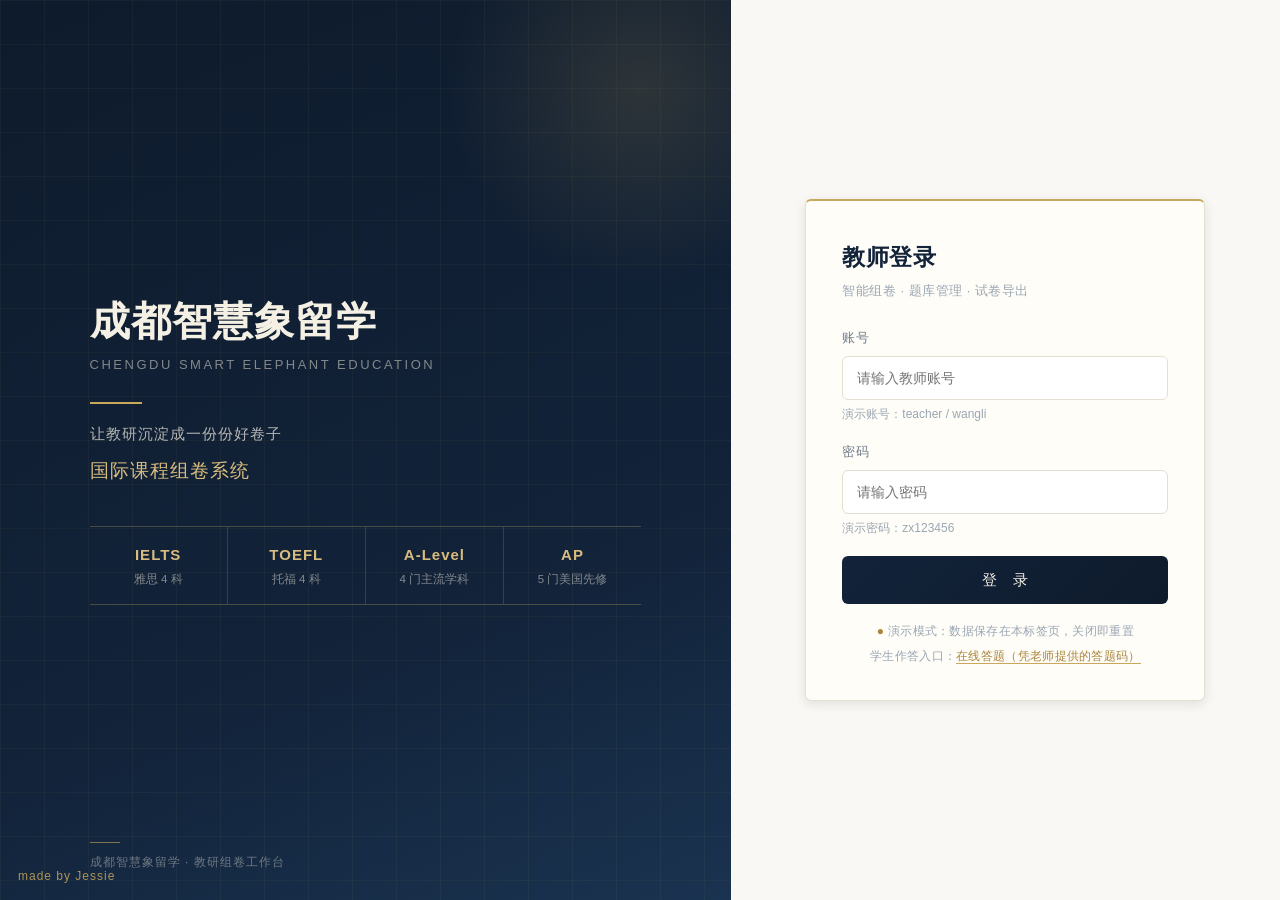
==== commit f42a86cf: "style: de-AI visual pass" ====
--- a/index.html
+++ b/index.html
@@ -4,7 +4,7 @@
   <meta charset="UTF-8">
   <meta name="viewport" content="width=device-width, initial-scale=1.0">
   <title>登录 · 国际课程组卷系统</title>
-  <link rel="stylesheet" href="css/style.css?v=20260928k">
+  <link rel="stylesheet" href="css/style.css?v=20260929a">
 </head>
 <body class="login-body">
 
@@ -56,9 +56,9 @@
   </main>
   </div>
 
-  <script src="js/common.js?v=20260928k"></script>
-  <script src="js/mock-data.js?v=20260928k"></script>
-  <script src="js/api.js?v=20260928k"></script>
+  <script src="js/common.js?v=20260929a"></script>
+  <script src="js/mock-data.js?v=20260929a"></script>
+  <script src="js/api.js?v=20260929a"></script>
   <script>
     (function () {
       'use strict';
--- a/css/style.css
+++ b/css/style.css
@@ -22,9 +22,9 @@
   --c-danger-soft: #F6E8E5;
   --c-done: #4A7A5E;
   --c-done-soft: #E7EFE7;
-  --radius: 10px;
-  --shadow: 0 2px 12px rgba(14, 27, 44, 0.06);
-  --shadow-hover: 0 10px 28px rgba(14, 27, 44, 0.12);
+  --radius: 6px;
+  --shadow: 0 1px 3px rgba(14, 27, 44, 0.07), 0 1px 2px rgba(14, 27, 44, 0.04);
+  --shadow-hover: 0 3px 12px rgba(14, 27, 44, 0.11);
   --f-serif: "DengXian", "DengXian Light", "Microsoft YaHei", "PingFang SC", sans-serif;
   --f-num: "Segoe UI", "Helvetica Neue", Arial, sans-serif;
 }
@@ -35,8 +35,8 @@
   font-family: "DengXian", "Microsoft YaHei", "PingFang SC", "Hiragino Sans GB", sans-serif;
   background: var(--c-bg);
   color: var(--c-text);
-  font-size: 15px;
-  line-height: 1.65;
+  font-size: 14px;
+  line-height: 1.6;
   -webkit-font-smoothing: antialiased;
 }
 a { color: inherit; text-decoration: none; }
@@ -48,11 +48,11 @@
 .topbar {
   background: var(--c-navy);
   color: #F5F0E4;
-  height: 62px;
-  display: flex;
-  align-items: center;
-  padding: 0 30px;
-  gap: 14px;
+  height: 56px;
+  display: flex;
+  align-items: center;
+  padding: 0 24px;
+  gap: 12px;
   position: sticky;
   top: 0;
   z-index: 50;
@@ -63,7 +63,7 @@
   align-items: center;
   gap: 11px;
   font-family: var(--f-serif);
-  font-size: 18px;
+  font-size: 16px;
   font-weight: 600;
   letter-spacing: 0.5px;
   white-space: nowrap;
@@ -129,20 +129,20 @@
 /* ================= 页签导航 ================= */
 .nav-tabs {
   display: flex;
-  gap: 6px;
+  gap: 4px;
   background: var(--c-card);
   border: 1px solid var(--c-border);
   border-radius: var(--radius);
   box-shadow: var(--shadow);
-  padding: 6px;
-  margin-bottom: 24px;
+  padding: 4px;
+  margin-bottom: 20px;
   position: sticky;
-  top: 74px;
+  top: 68px;
   z-index: 40;
 }
 .nav-tab {
   flex: 1;
-  height: 40px;
+  height: 36px;
   border: none;
   background: transparent;
   border-radius: 6px;
@@ -202,12 +202,12 @@
   align-items: baseline;
   justify-content: space-between;
   gap: 12px;
-  margin: 26px 0 16px;
+  margin: 20px 0 12px;
 }
 .section-head:first-child { margin-top: 0; }
 .section-head h2 {
   font-family: var(--f-serif);
-  font-size: 19px;
+  font-size: 17px;
   font-weight: 600;
   color: var(--c-navy-2);
   letter-spacing: 0.5px;
@@ -228,7 +228,7 @@
   border-radius: var(--radius);
   box-shadow: var(--shadow);
   border: 1px solid var(--c-border);
-  padding: 22px 24px;
+  padding: 18px 20px;
 }
 .stat-grid {
   display: grid;
@@ -241,15 +241,15 @@
   box-shadow: var(--shadow);
   border: 1px solid var(--c-border);
   border-top: 2px solid var(--c-gold);
-  padding: 20px 22px;
+  padding: 14px 18px;
   display: flex;
   align-items: center;
   gap: 16px;
   transition: transform 0.2s, box-shadow 0.2s;
 }
-.stat-card:hover { transform: translateY(-2px); box-shadow: var(--shadow-hover); }
+.stat-card:hover { box-shadow: var(--shadow-hover); border-color: rgba(201, 168, 92, 0.45); }
 .stat-icon {
-  width: 48px; height: 48px;
+  width: 40px; height: 40px;
   border-radius: 50%;
   border: 1px solid var(--c-border);
   background: var(--c-bg);
@@ -261,7 +261,7 @@
 .stat-icon.navy { color: var(--c-navy-2); }
 .stat-meta .stat-value {
   font-family: var(--f-num);
-  font-size: 28px;
+  font-size: 24px;
   font-weight: 700;
   color: var(--c-navy-2);
   line-height: 1.2;
@@ -364,16 +364,15 @@
 table.data th {
   text-align: left;
   font-weight: 600;
-  font-size: 12.5px;
+  font-size: 12px;
   color: var(--c-text-sub);
-  letter-spacing: 0.5px;
   background: #F6F2E9;
-  padding: 11px 14px;
+  padding: 8px 12px;
   border-bottom: 1px solid var(--c-border);
   white-space: nowrap;
 }
 table.data td {
-  padding: 12px 14px;
+  padding: 9px 12px;
   border-bottom: 1px solid #F0EBE0;
   vertical-align: top;
 }
@@ -395,11 +394,10 @@
 /* ================= 标签 ================= */
 .tag {
   display: inline-block;
-  font-size: 12px;
-  padding: 2px 10px;
+  font-size: 11px;
+  padding: 1px 7px;
   border-radius: 3px;
   white-space: nowrap;
-  letter-spacing: 0.5px;
 }
 .tag-subject { background: var(--c-gold-soft); color: var(--c-gold-deep); }
 .tag-type { background: #ECEFF3; color: var(--c-navy-2); }
@@ -414,12 +412,11 @@
 /* ================= 按钮 ================= */
 .btn {
   display: inline-flex; align-items: center; justify-content: center; gap: 6px;
-  height: 38px;
-  padding: 0 18px;
-  border-radius: 6px;
+  height: 34px;
+  padding: 0 14px;
+  border-radius: 5px;
   border: 1px solid transparent;
-  font-size: 14px;
-  letter-spacing: 0.3px;
+  font-size: 13.5px;
   transition: all 0.2s;
   white-space: nowrap;
 }
@@ -488,10 +485,10 @@
   display: inline-flex;
   align-items: center;
   gap: 5px;
-  height: 28px;
-  padding: 0 12px;
-  border: 1px solid var(--c-border);
-  border-radius: 999px;
+  height: 26px;
+  padding: 0 10px;
+  border: 1px solid var(--c-border);
+  border-radius: 4px;
   font-size: 13px;
   background: #fff;
   color: var(--c-text-sub);
@@ -672,7 +669,7 @@
   flex-direction: column;
   gap: 12px;
 }
-.paper-card:hover { transform: translateY(-3px); box-shadow: var(--shadow-hover); border-color: rgba(201, 168, 92, 0.7); }
+.paper-card:hover { box-shadow: var(--shadow-hover); border-color: rgba(201, 168, 92, 0.55); }
 .paper-card .pc-head { display: flex; align-items: flex-start; gap: 10px; }
 .paper-card .pc-name {
   font-family: var(--f-serif);
@@ -777,7 +774,7 @@
   font-size: 14px;
   grid-column: 1 / -1;
 }
-.empty-tip .et-icon { font-size: 30px; margin-bottom: 10px; opacity: 0.5; }
+.empty-tip .et-icon { display: none; }
 
 /* ================= 头像 ================= */
 .avatar {
@@ -1239,6 +1236,12 @@
 .sec-name-input:focus { border-color: var(--c-gold); background: #fff; }
 .ws-sec-head .sec-sum { font-size: 12px; color: var(--c-text-sub); white-space: nowrap; font-family: var(--f-num); }
 
+.ws-q { cursor: grab; }
+.ws-q.drag-over { outline: 2px dashed var(--c-gold); outline-offset: -2px; background: var(--c-gold-soft); }
+.ws-q:active { cursor: grabbing; }
+.ws-q { cursor: grab; }
+.ws-q.drag-over { outline: 2px dashed var(--c-gold); outline-offset: -2px; background: var(--c-gold-soft); }
+.ws-q:active { cursor: grabbing; }
 .ws-q {
   display: flex;
   align-items: center;
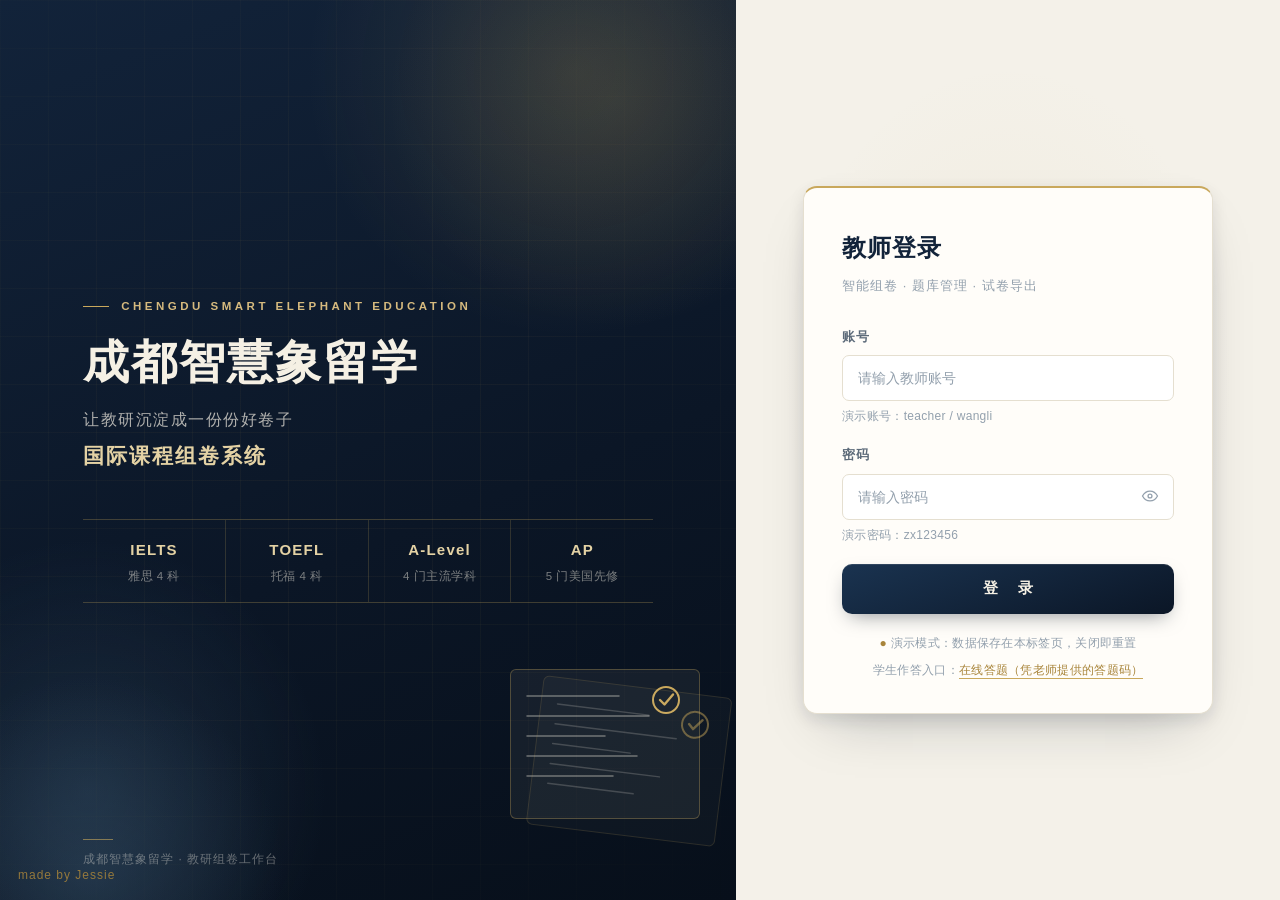
==== commit a0af2ab9: "视觉升版 v2「纸阅 Atelier」：墨蓝×香槟金设计系统、动效层 micro.js、登录 hero 重构（v=20261001b）" ====
--- a/index.html
+++ b/index.html
@@ -4,23 +4,28 @@
   <meta charset="UTF-8">
   <meta name="viewport" content="width=device-width, initial-scale=1.0">
   <title>登录 · 国际课程组卷系统</title>
-  <link rel="stylesheet" href="css/style.css?v=20260929a">
+  <link rel="stylesheet" href="css/style.css?v=20261001b">
 </head>
 <body class="login-body">
 
   <div class="login-wrap">
   <!-- 左侧：品牌区 -->
   <aside class="login-brand">
-    <h1 class="lb-name-zh">成都智慧象留学</h1>
-    <div class="lb-name-en">CHENGDU SMART ELEPHANT EDUCATION</div>
-    <div class="lb-divider"></div>
-    <p class="lb-slogan">让教研沉淀成一份份好卷子</p>
-    <p class="lb-system">国际课程组卷系统</p>
-    <div class="lb-programs" aria-label="国际课程体系">
-      <div class="pg-item"><div class="pg-name">IELTS</div><div class="pg-sub">雅思 4 科</div></div>
-      <div class="pg-item"><div class="pg-name">TOEFL</div><div class="pg-sub">托福 4 科</div></div>
-      <div class="pg-item"><div class="pg-name">A-Level</div><div class="pg-sub">4 门主流学科</div></div>
-      <div class="pg-item"><div class="pg-name">AP</div><div class="pg-sub">5 门美国先修</div></div>
+    <div class="lb-aura"></div>
+    <div class="lb-aura b"></div>
+    <div class="lb-papers" aria-hidden="true"><i class="f1"></i><i class="f2"></i></div>
+
+    <div class="lb-inner">
+      <div class="lb-eyebrow">Chengdu Smart Elephant Education</div>
+      <h1 class="lb-name-zh">成都智慧象留学</h1>
+      <p class="lb-slogan">让教研沉淀成一份份好卷子</p>
+      <p class="lb-system">国际课程组卷系统</p>
+      <div class="lb-programs" aria-label="国际课程体系">
+        <div class="pg-item"><div class="pg-name">IELTS</div><div class="pg-sub">雅思 4 科</div></div>
+        <div class="pg-item"><div class="pg-name">TOEFL</div><div class="pg-sub">托福 4 科</div></div>
+        <div class="pg-item"><div class="pg-name">A-Level</div><div class="pg-sub">4 门主流学科</div></div>
+        <div class="pg-item"><div class="pg-name">AP</div><div class="pg-sub">5 门美国先修</div></div>
+      </div>
     </div>
     <div class="lb-foot">成都智慧象留学 · 教研组卷工作台</div>
   </aside>
@@ -37,9 +42,18 @@
           <input type="text" id="account" placeholder="请输入教师账号">
           <span class="f-hint">演示账号：teacher / wangli</span>
         </div>
-        <div class="field" id="field-password">
+        <div class="field" id="field-password" style="position:relative;">
           <label for="password">密码</label>
-          <input type="password" id="password" placeholder="请输入密码">
+          <input type="password" id="password" placeholder="请输入密码" style="padding-right:46px;">
+          <button type="button" id="btn-eye" aria-label="显示或隐藏密码" title="显示 / 隐藏密码"
+            style="position:absolute;right:8px;bottom:34px;width:32px;height:32px;border:none;background:transparent;color:var(--c-text-light);display:inline-flex;align-items:center;justify-content:center;border-radius:6px;transition:color .18s,background .18s;">
+            <svg id="eye-on" viewBox="0 0 24 24" width="18" height="18" fill="none" stroke="currentColor" stroke-width="1.7">
+              <path d="M2 12s3.5-6.5 10-6.5S22 12 22 12s-3.5 6.5-10 6.5S2 12 2 12z"/><circle cx="12" cy="12" r="2.6"/>
+            </svg>
+            <svg id="eye-off" viewBox="0 0 24 24" width="18" height="18" fill="none" stroke="currentColor" stroke-width="1.7" style="display:none;">
+              <path d="M2 12s3.5-6.5 10-6.5c2 0 3.7.6 5.2 1.5M22 12s-3.5 6.5-10 6.5c-2 0-3.7-.6-5.2-1.5"/><path d="M4 20L20 4"/>
+            </svg>
+          </button>
           <span class="f-hint">演示密码：zx123456</span>
         </div>
 
@@ -49,16 +63,17 @@
       </form>
 
       <div class="login-mode-note" id="mode-note">正在探测运行环境…</div>
-      <div class="login-mode-note" style="margin-top:6px;">
-        学生作答入口：<a href="answer.html" style="color:var(--c-gold-deep);border-bottom:1px solid var(--c-gold);">在线答题（凭老师提供的答题码）</a>
+      <div class="login-mode-note" style="margin-top:8px;">
+        学生作答入口：<a href="answer.html" style="color:var(--c-gold-deep);border-bottom:1px solid var(--c-gold);padding-bottom:1px;">在线答题（凭老师提供的答题码）</a>
       </div>
     </section>
   </main>
   </div>
 
-  <script src="js/common.js?v=20260929a"></script>
-  <script src="js/mock-data.js?v=20260929a"></script>
-  <script src="js/api.js?v=20260929a"></script>
+  <script src="js/common.js?v=20261001b"></script>
+  <script src="js/mock-data.js?v=20261001b"></script>
+  <script src="js/api.js?v=20261001b"></script>
+  <script src="js/micro.js?v=20261001b"></script>
   <script>
     (function () {
       'use strict';
@@ -79,6 +94,17 @@
         document.getElementById('field-account').classList.remove('err');
         document.getElementById('field-password').classList.remove('err');
       }
+
+      // 密码可见性切换
+      var eyeBtn = document.getElementById('btn-eye');
+      eyeBtn.addEventListener('click', function () {
+        var input = document.getElementById('password');
+        var show = input.type === 'password';
+        input.type = show ? 'text' : 'password';
+        document.getElementById('eye-on').style.display = show ? 'none' : '';
+        document.getElementById('eye-off').style.display = show ? '' : 'none';
+        input.focus();
+      });
 
       // 已登录直接进工作台
       var auth = window.ZJ.loadAuth();
--- a/css/style.css
+++ b/css/style.css
@@ -1,67 +1,149 @@
 /* =========================================================
- * 成都智慧象留学 · 国际课程组卷系统 - 全站样式
- * 与学生进度追踪系统同一套视觉规范（藏蓝 #0E1B2C / 香槟金 #C9A85C）
- * 字体：标题等线 DengXian，数字 Segoe UI，字距 ≤1px
+ * 成都智慧象留学 · 国际课程组卷系统 — 全站样式 v2「纸阅 Atelier」
+ * 2026-10-01 视觉升版：墨蓝 × 香槟金 × 暖纸面
+ * 排印：DengXian / 雅黑 + Segoe UI（数字 tabular-nums）
+ * 规则：金色只做点缀；动效统一 out-quint / spring 曲线；
+ *       打印段（.paper-sheet）保持 A4 排版精度，勿随意改动
  * ========================================================= */
 
 :root {
-  --c-navy: #0E1B2C;
-  --c-navy-2: #12233A;
-  --c-navy-3: #3E5C76;
-  --c-gold: #C9A85C;
-  --c-gold-light: #D8BC7E;
-  --c-gold-deep: #A9853B;
-  --c-gold-soft: #F3EAD5;
-  --c-bg: #FAF8F4;
-  --c-card: #FFFDF8;
-  --c-border: #E5DFD2;
-  --c-text: #2E3A48;
-  --c-text-sub: #6E7B88;
-  --c-text-light: #9AA6B2;
-  --c-danger: #B04A3E;
-  --c-danger-soft: #F6E8E5;
-  --c-done: #4A7A5E;
-  --c-done-soft: #E7EFE7;
-  --radius: 6px;
-  --shadow: 0 1px 3px rgba(14, 27, 44, 0.07), 0 1px 2px rgba(14, 27, 44, 0.04);
-  --shadow-hover: 0 3px 12px rgba(14, 27, 44, 0.11);
-  --f-serif: "DengXian", "DengXian Light", "Microsoft YaHei", "PingFang SC", sans-serif;
-  --f-num: "Segoe UI", "Helvetica Neue", Arial, sans-serif;
+  /* ---- 墨蓝（Ink） ---- */
+  --ink-950: #070F1A;
+  --ink-900: #0B1626;
+  --ink-850: #0E1B2C;
+  --ink-800: #12233A;
+  --ink-700: #1A3350;
+  --ink-600: #24446B;
+  --ink-500: #3E5C76;
+
+  /* ---- 香槟金（Champagne） ---- */
+  --gold-100: #F6EFDC;
+  --gold-200: #F0E4C8;
+  --gold-300: #E4D2A4;
+  --gold-400: #D6BA7E;
+  --gold-500: #C9A85C;
+  --gold-600: #A9853B;
+  --gold-700: #8A6D2F;
+
+  /* ---- 纸面（Paper） ---- */
+  --paper: #F4F1E9;
+  --paper-2: #FAF7F0;
+  --card: #FFFDF9;
+  --line: #E5DFD0;
+  --line-2: #EFEAE0;
+
+  /* ---- 文字 ---- */
+  --tx: #253140;
+  --tx-2: #5C6A79;
+  --tx-3: #93A0AD;
+
+  /* ---- 语义 ---- */
+  --danger: #B04A3E;
+  --danger-soft: #F7E9E6;
+  --ok: #45775C;
+  --ok-soft: #E8F0E8;
+
+  /* ---- 字体 ---- */
+  --f-sans: "DengXian", "PingFang SC", "Microsoft YaHei", "Hiragino Sans GB", sans-serif;
+  --f-num: "Segoe UI", -apple-system, "Helvetica Neue", Arial, sans-serif;
+
+  /* ---- 圆角 / 阴影 / 动效 ---- */
+  --r-sm: 7px;
+  --r-md: 10px;
+  --r-lg: 14px;
+  --sh-1: 0 1px 2px rgba(12, 23, 37, 0.05), 0 2px 6px rgba(12, 23, 37, 0.04);
+  --sh-2: 0 2px 6px rgba(12, 23, 37, 0.06), 0 14px 32px -18px rgba(12, 23, 37, 0.22);
+  --sh-3: 0 6px 16px rgba(12, 23, 37, 0.1), 0 24px 56px -24px rgba(12, 23, 37, 0.28);
+  --e-out: cubic-bezier(0.22, 1, 0.36, 1);
+  --e-spring: cubic-bezier(0.34, 1.4, 0.64, 1);
+  --t-fast: 0.18s;
+  --t-med: 0.32s;
+
+  /* ---- 旧变量别名（JS 内联样式与历史模板仍在引用，勿删） ---- */
+  --c-navy: var(--ink-850);
+  --c-navy-2: var(--ink-800);
+  --c-navy-3: var(--ink-500);
+  --c-gold: var(--gold-500);
+  --c-gold-light: var(--gold-400);
+  --c-gold-deep: var(--gold-600);
+  --c-gold-soft: var(--gold-100);
+  --c-bg: var(--paper);
+  --c-card: var(--card);
+  --c-border: var(--line);
+  --c-text: var(--tx);
+  --c-text-sub: var(--tx-2);
+  --c-text-light: var(--tx-3);
+  --c-danger: var(--danger);
+  --c-danger-soft: var(--danger-soft);
+  --c-done: var(--ok);
+  --c-done-soft: var(--ok-soft);
+  --radius: var(--r-md);
+  --shadow: var(--sh-1);
+  --shadow-hover: var(--sh-2);
+  --f-serif: var(--f-sans);
 }
 
 * { margin: 0; padding: 0; box-sizing: border-box; }
+[hidden] { display: none !important; }
 html, body { height: 100%; }
 body {
-  font-family: "DengXian", "Microsoft YaHei", "PingFang SC", "Hiragino Sans GB", sans-serif;
-  background: var(--c-bg);
-  color: var(--c-text);
+  font-family: var(--f-sans);
+  background: var(--paper);
+  color: var(--tx);
   font-size: 14px;
-  line-height: 1.6;
+  line-height: 1.65;
   -webkit-font-smoothing: antialiased;
-}
+  text-rendering: optimizeLegibility;
+}
+::selection { background: rgba(201, 168, 92, 0.32); color: var(--ink-900); }
 a { color: inherit; text-decoration: none; }
 ul, ol { list-style: none; }
 button { font-family: inherit; cursor: pointer; }
-input, select, textarea { font-family: inherit; font-size: 14px; color: var(--c-text); }
+input, select, textarea { font-family: inherit; font-size: 14px; color: var(--tx); }
+img { max-width: 100%; }
+
+/* 焦点可达性：键盘导航时金色描边 */
+:focus { outline: none; }
+:focus-visible { outline: 2px solid var(--gold-500); outline-offset: 2px; border-radius: 4px; }
+
+/* 滚动条 */
+::-webkit-scrollbar { width: 10px; height: 10px; }
+::-webkit-scrollbar-track { background: transparent; }
+::-webkit-scrollbar-thumb {
+  background: rgba(14, 27, 44, 0.16);
+  border-radius: 999px;
+  border: 3px solid transparent;
+  background-clip: content-box;
+}
+::-webkit-scrollbar-thumb:hover { background-color: rgba(14, 27, 44, 0.3); }
+* { scrollbar-width: thin; scrollbar-color: rgba(14, 27, 44, 0.18) transparent; }
 
 /* ================= 顶部导航 ================= */
 .topbar {
-  background: var(--c-navy);
+  background: linear-gradient(180deg, var(--ink-800) 0%, var(--ink-900) 100%);
   color: #F5F0E4;
-  height: 56px;
-  display: flex;
-  align-items: center;
-  padding: 0 24px;
+  height: 58px;
+  display: flex;
+  align-items: center;
+  padding: 0 26px;
   gap: 12px;
   position: sticky;
   top: 0;
   z-index: 50;
-  border-bottom: 1px solid rgba(201, 168, 92, 0.35);
+}
+/* 顶栏底部的金色缝线 */
+.topbar::after {
+  content: "";
+  position: absolute;
+  left: 0; right: 0; bottom: -1px;
+  height: 1px;
+  background: linear-gradient(90deg, transparent 0%, rgba(201, 168, 92, 0.55) 18%, rgba(201, 168, 92, 0.55) 82%, transparent 100%);
+  pointer-events: none;
 }
 .topbar .brand {
   display: flex;
   align-items: center;
-  gap: 11px;
+  gap: 12px;
   font-family: var(--f-serif);
   font-size: 16px;
   font-weight: 600;
@@ -70,29 +152,39 @@
   color: #F5F0E4;
 }
 .topbar .brand-mark {
-  width: 32px; height: 32px;
-  border: 1px solid var(--c-gold);
-  border-radius: 6px;
+  width: 34px; height: 34px;
+  border: 1px solid rgba(201, 168, 92, 0.65);
+  border-radius: 9px;
+  background:
+    radial-gradient(120% 120% at 20% 0%, rgba(201, 168, 92, 0.18), transparent 60%),
+    rgba(255, 255, 255, 0.03);
+  box-shadow: inset 0 1px 0 rgba(255, 255, 255, 0.08);
   display: inline-flex; align-items: center; justify-content: center;
-  color: var(--c-gold-light);
+  color: var(--gold-300);
   flex: none;
-}
-.topbar .brand-mark svg { width: 18px; height: 18px; }
+  transition: box-shadow var(--t-med) var(--e-out), transform var(--t-med) var(--e-spring);
+}
+.topbar .brand:hover .brand-mark {
+  box-shadow: 0 0 0 4px rgba(201, 168, 92, 0.12), inset 0 1px 0 rgba(255, 255, 255, 0.08);
+  transform: translateY(-1px);
+}
+.topbar .brand-mark svg { width: 19px; height: 19px; }
 .topbar .brand-sub {
   font-size: 12px;
   font-weight: 400;
-  color: rgba(245, 240, 228, 0.55);
+  color: rgba(245, 240, 228, 0.52);
   letter-spacing: 0.3px;
-  border-left: 1px solid rgba(201, 168, 92, 0.4);
+  border-left: 1px solid rgba(201, 168, 92, 0.35);
   padding-left: 12px;
 }
 .topbar .spacer { flex: 1; }
 .topbar .mode-chip {
   font-size: 12px;
-  color: rgba(245, 240, 228, 0.65);
-  border: 1px dashed rgba(201, 168, 92, 0.5);
-  border-radius: 4px;
-  padding: 2px 10px;
+  color: rgba(245, 240, 228, 0.68);
+  border: 1px solid rgba(201, 168, 92, 0.4);
+  background: rgba(201, 168, 92, 0.07);
+  border-radius: 999px;
+  padding: 4px 14px;
   letter-spacing: 0.3px;
   white-space: nowrap;
 }
@@ -101,74 +193,91 @@
   align-items: center;
   gap: 10px;
   font-size: 13px;
-  color: rgba(245, 240, 228, 0.9);
+  color: rgba(245, 240, 228, 0.92);
   white-space: nowrap;
 }
-.topbar .user-chip .avatar { width: 30px; height: 30px; font-size: 13px; }
+.topbar .user-chip .avatar { width: 32px; height: 32px; font-size: 13px; box-shadow: 0 0 0 2px rgba(201, 168, 92, 0.35); }
 .topbar .role-badge {
-  font-size: 12px;
-  color: var(--c-gold-light);
-  border: 1px solid rgba(201, 168, 92, 0.55);
-  border-radius: 3px;
-  padding: 1px 8px;
-  letter-spacing: 0.3px;
+  font-size: 11.5px;
+  color: var(--gold-300);
+  border: 1px solid rgba(201, 168, 92, 0.5);
+  background: rgba(201, 168, 92, 0.08);
+  border-radius: 5px;
+  padding: 2px 9px;
+  letter-spacing: 0.5px;
 }
 .topbar .user-link {
-  font-size: 13px;
-  color: rgba(245, 240, 228, 0.8);
-  padding: 5px 13px;
-  border: 1px solid rgba(245, 240, 228, 0.28);
-  border-radius: 4px;
-  transition: border-color 0.2s, color 0.2s;
+  font-size: 12.5px;
+  color: rgba(245, 240, 228, 0.78);
+  padding: 6px 14px;
+  border: 1px solid rgba(245, 240, 228, 0.22);
+  border-radius: 7px;
+  transition: border-color var(--t-fast), color var(--t-fast), background var(--t-fast), transform var(--t-fast);
   white-space: nowrap;
   letter-spacing: 0.3px;
   background: transparent;
 }
-.topbar .user-link:hover { border-color: var(--c-gold); color: var(--c-gold-light); }
+.topbar .user-link:hover {
+  border-color: var(--gold-500);
+  color: var(--gold-300);
+  background: rgba(201, 168, 92, 0.08);
+}
+.topbar .user-link:active { transform: scale(0.96); }
 
 /* ================= 页签导航 ================= */
 .nav-tabs {
   display: flex;
   gap: 4px;
-  background: var(--c-card);
-  border: 1px solid var(--c-border);
-  border-radius: var(--radius);
-  box-shadow: var(--shadow);
-  padding: 4px;
-  margin-bottom: 20px;
+  background: var(--card);
+  border: 1px solid var(--line);
+  border-radius: var(--r-md);
+  box-shadow: var(--sh-1);
+  padding: 5px;
+  margin-bottom: 22px;
   position: sticky;
-  top: 68px;
+  top: 70px;
   z-index: 40;
 }
 .nav-tab {
   flex: 1;
-  height: 36px;
+  height: 38px;
   border: none;
   background: transparent;
-  border-radius: 6px;
-  font-size: 14px;
+  border-radius: 8px;
+  font-size: 13.5px;
   letter-spacing: 0.5px;
-  color: var(--c-text-sub);
+  color: var(--tx-2);
   display: inline-flex;
   align-items: center;
   justify-content: center;
   gap: 7px;
-  transition: all 0.2s;
+  transition: color var(--t-fast), background var(--t-fast);
   position: relative;
 }
-.nav-tab svg { width: 16px; height: 16px; opacity: 0.75; }
-.nav-tab:hover { color: var(--c-gold-deep); background: var(--c-bg); }
+.nav-tab svg { width: 16px; height: 16px; opacity: 0.6; transition: transform var(--t-med) var(--e-spring), opacity var(--t-fast); }
+.nav-tab:hover { color: var(--gold-700); background: var(--paper-2); }
+.nav-tab:hover svg { opacity: 0.9; transform: translateY(-1px); }
 .nav-tab.active {
-  background: var(--c-navy-2);
+  background: linear-gradient(180deg, var(--ink-700), var(--ink-850));
   color: #F5F0E4;
-  font-weight: 500;
-}
-.nav-tab.active svg { opacity: 1; }
+  font-weight: 600;
+  box-shadow: 0 2px 8px -2px rgba(12, 23, 37, 0.4), inset 0 1px 0 rgba(255, 255, 255, 0.06);
+}
+.nav-tab.active svg { opacity: 1; color: var(--gold-300); }
+.nav-tab.active::after {
+  content: "";
+  position: absolute;
+  left: 50%; bottom: 3px;
+  transform: translateX(-50%);
+  width: 18px; height: 2px;
+  border-radius: 2px;
+  background: linear-gradient(90deg, var(--gold-400), var(--gold-500));
+}
 .nav-tab .badge {
   min-width: 18px;
   height: 18px;
   border-radius: 999px;
-  background: var(--c-gold);
+  background: var(--gold-500);
   color: #fff;
   font-size: 11px;
   font-family: var(--f-num);
@@ -179,22 +288,21 @@
 }
 
 /* ================= 布局 ================= */
-.page { max-width: 1200px; margin: 0 auto; padding: 24px 24px 20px; }
+.page { max-width: 1240px; margin: 0 auto; padding: 28px 28px 24px; }
 .site-footer {
   text-align: center;
   font-size: 12px;
-  color: var(--c-text-light);
-  letter-spacing: 0.3px;
-  padding: 26px 0 34px;
+  color: var(--tx-3);
+  letter-spacing: 0.4px;
+  padding: 30px 0 38px;
 }
 .site-footer::before {
   content: "";
   display: block;
   width: 56px;
   height: 1px;
-  background: var(--c-gold);
-  opacity: 0.55;
-  margin: 0 auto 14px;
+  background: linear-gradient(90deg, transparent, var(--gold-500), transparent);
+  margin: 0 auto 16px;
 }
 
 .section-head {
@@ -202,33 +310,35 @@
   align-items: baseline;
   justify-content: space-between;
   gap: 12px;
-  margin: 20px 0 12px;
+  margin: 22px 0 14px;
 }
 .section-head:first-child { margin-top: 0; }
 .section-head h2 {
   font-family: var(--f-serif);
-  font-size: 17px;
+  font-size: 17.5px;
   font-weight: 600;
-  color: var(--c-navy-2);
+  color: var(--ink-800);
   letter-spacing: 0.5px;
+  display: flex;
+  align-items: center;
 }
 .section-head h2::before {
   content: "";
   display: inline-block;
-  width: 4px; height: 15px;
-  background: var(--c-gold);
+  width: 3px; height: 16px;
+  border-radius: 2px;
+  background: linear-gradient(180deg, var(--gold-400), var(--gold-600));
   margin-right: 10px;
-  vertical-align: -1px;
-}
-.section-head .sec-note { font-size: 12px; color: var(--c-text-light); letter-spacing: 0.5px; }
+}
+.section-head .sec-note { font-size: 12px; color: var(--tx-3); letter-spacing: 0.5px; }
 
 /* ================= 卡片与统计 ================= */
 .card {
-  background: var(--c-card);
-  border-radius: var(--radius);
-  box-shadow: var(--shadow);
-  border: 1px solid var(--c-border);
-  padding: 18px 20px;
+  background: var(--card);
+  border-radius: var(--r-lg);
+  box-shadow: var(--sh-1);
+  border: 1px solid var(--line);
+  padding: 22px 24px;
 }
 .stat-grid {
   display: grid;
@@ -236,43 +346,69 @@
   gap: 18px;
 }
 .stat-card {
-  background: var(--c-card);
-  border-radius: var(--radius);
-  box-shadow: var(--shadow);
-  border: 1px solid var(--c-border);
-  border-top: 2px solid var(--c-gold);
-  padding: 14px 18px;
+  position: relative;
+  overflow: hidden;
+  background: var(--card);
+  border-radius: var(--r-lg);
+  box-shadow: var(--sh-1);
+  border: 1px solid var(--line);
+  padding: 18px 20px 16px;
   display: flex;
   align-items: center;
   gap: 16px;
-  transition: transform 0.2s, box-shadow 0.2s;
-}
-.stat-card:hover { box-shadow: var(--shadow-hover); border-color: rgba(201, 168, 92, 0.45); }
+  transition: transform var(--t-med) var(--e-out), box-shadow var(--t-med) var(--e-out), border-color var(--t-med);
+}
+.stat-card::before {
+  content: "";
+  position: absolute;
+  top: 0; left: 0; right: 0;
+  height: 2px;
+  background: linear-gradient(90deg, var(--gold-400), var(--gold-600));
+  transform: scaleX(0);
+  transform-origin: left;
+  transition: transform 0.7s var(--e-out) 0.15s;
+}
+.stat-card.in::before, .stat-card:hover::before { transform: scaleX(1); }
+.stat-card:hover {
+  transform: translateY(-2px);
+  box-shadow: var(--sh-2);
+  border-color: rgba(201, 168, 92, 0.5);
+}
 .stat-icon {
-  width: 40px; height: 40px;
-  border-radius: 50%;
-  border: 1px solid var(--c-border);
-  background: var(--c-bg);
-  color: var(--c-gold-deep);
+  width: 42px; height: 42px;
+  border-radius: 12px;
+  border: 1px solid var(--line);
+  background: var(--paper-2);
+  color: var(--gold-600);
   display: flex; align-items: center; justify-content: center;
   flex: none;
+  transition: background var(--t-med), color var(--t-med), transform var(--t-med) var(--e-spring);
+}
+.stat-card:hover .stat-icon {
+  background: var(--gold-100);
+  border-color: var(--gold-200);
+  transform: scale(1.05);
 }
 .stat-icon svg { width: 22px; height: 22px; }
-.stat-icon.navy { color: var(--c-navy-2); }
+.stat-icon.navy { color: var(--ink-700); }
+.stat-card:hover .stat-icon.navy { color: var(--ink-800); }
 .stat-meta .stat-value {
   font-family: var(--f-num);
-  font-size: 24px;
+  font-variant-numeric: tabular-nums;
+  font-size: 26px;
   font-weight: 700;
-  color: var(--c-navy-2);
+  color: var(--ink-800);
   line-height: 1.2;
+  letter-spacing: -0.3px;
 }
 .stat-meta .stat-value .unit {
   font-size: 13px; font-weight: 400;
-  color: var(--c-text-sub);
+  color: var(--tx-2);
   margin-left: 3px;
-  font-family: "Microsoft YaHei", sans-serif;
-}
-.stat-meta .stat-label { font-size: 13px; color: var(--c-text-sub); margin-top: 2px; letter-spacing: 0.3px; }
+  font-family: var(--f-sans);
+  letter-spacing: 0;
+}
+.stat-meta .stat-label { font-size: 12.5px; color: var(--tx-2); margin-top: 3px; letter-spacing: 0.3px; }
 
 .overview-grid {
   display: grid;
@@ -282,32 +418,47 @@
 }
 
 /* 分布条 */
-.dist-row { display: flex; align-items: center; gap: 12px; margin-bottom: 10px; }
-.dist-row .dist-label { width: 76px; font-size: 13px; color: var(--c-text-sub); white-space: nowrap; }
-.dist-row .dist-track { flex: 1; height: 8px; background: #EFEAE0; border-radius: 999px; overflow: hidden; }
-.dist-row .dist-fill { height: 100%; border-radius: 999px; background: linear-gradient(90deg, var(--c-navy-2), var(--c-navy-3)); transition: width 0.6s ease; }
-.dist-row.gold .dist-fill { background: linear-gradient(90deg, var(--c-gold), var(--c-gold-light)); }
-.dist-row .dist-num { width: 34px; text-align: right; font-family: var(--f-num); font-size: 13px; color: var(--c-navy-2); font-weight: 600; }
+.dist-row { display: flex; align-items: center; gap: 12px; margin-bottom: 12px; }
+.dist-row .dist-label { width: 80px; font-size: 13px; color: var(--tx-2); white-space: nowrap; }
+.dist-row .dist-track { flex: 1; height: 8px; background: var(--line-2); border-radius: 999px; overflow: hidden; }
+.dist-row .dist-fill {
+  display: block;
+  height: 100%;
+  border-radius: 999px;
+  background: linear-gradient(90deg, var(--ink-700), var(--ink-500));
+  transition: width 0.9s var(--e-out);
+}
+.dist-row.gold .dist-fill { background: linear-gradient(90deg, var(--gold-600), var(--gold-400)); }
+.dist-row .dist-num {
+  width: 36px; text-align: right;
+  font-family: var(--f-num);
+  font-variant-numeric: tabular-nums;
+  font-size: 13px; color: var(--ink-800); font-weight: 600;
+}
 
 /* 最近试卷列表 */
 .paper-brief {
   display: flex;
   align-items: center;
   gap: 12px;
-  padding: 12px 4px;
-  border-bottom: 1px dashed var(--c-border);
-}
+  padding: 13px 8px;
+  margin: 0 -8px;
+  border-bottom: 1px dashed var(--line);
+  border-radius: var(--r-sm);
+  transition: background var(--t-fast);
+}
+.paper-brief:hover { background: var(--paper-2); }
 .paper-brief:last-child { border-bottom: none; }
 .paper-brief .pb-main { flex: 1; min-width: 0; }
 .paper-brief .pb-name {
   font-family: var(--f-serif);
   font-size: 15px;
   font-weight: 600;
-  color: var(--c-navy-2);
+  color: var(--ink-800);
   white-space: nowrap; overflow: hidden; text-overflow: ellipsis;
 }
-.paper-brief .pb-meta { font-size: 12px; color: var(--c-text-light); margin-top: 1px; }
-.paper-brief .pb-meta b { color: var(--c-gold-deep); font-family: var(--f-num); font-weight: 600; }
+.paper-brief .pb-meta { font-size: 12px; color: var(--tx-3); margin-top: 2px; }
+.paper-brief .pb-meta b { color: var(--gold-600); font-family: var(--f-num); font-weight: 600; }
 
 /* ================= 筛选工具栏 ================= */
 .toolbar {
@@ -322,38 +473,59 @@
   position: absolute; left: 13px; top: 50%;
   transform: translateY(-50%);
   width: 16px; height: 16px;
-  color: var(--c-text-light);
+  color: var(--tx-3);
   pointer-events: none;
-}
+  transition: color var(--t-fast);
+}
+.search-box:focus-within svg { color: var(--gold-600); }
 .search-box input {
   width: 100%;
   height: 38px;
-  border: 1px solid var(--c-border);
-  border-radius: 6px;
+  border: 1px solid var(--line);
+  border-radius: var(--r-sm);
   padding: 0 12px 0 38px;
   background: #fff;
   outline: none;
-  transition: border-color 0.2s, box-shadow 0.2s;
-}
-.search-box input:focus { border-color: var(--c-navy-2); box-shadow: 0 0 0 3px rgba(18, 35, 58, 0.08); }
-.toolbar select {
+  transition: border-color var(--t-fast), box-shadow var(--t-fast);
+}
+.search-box input::placeholder { color: var(--tx-3); }
+.search-box input:focus {
+  border-color: var(--gold-500);
+  box-shadow: 0 0 0 3px rgba(201, 168, 92, 0.16);
+}
+.toolbar select, .modal select, .ws-toolbar select, .type-row select, .quick-bar select {
   height: 38px;
-  border: 1px solid var(--c-border);
-  border-radius: 6px;
-  background: #fff;
-  padding: 0 10px;
+  border: 1px solid var(--line);
+  border-radius: var(--r-sm);
+  background: #fff url("data:image/svg+xml;charset=utf-8,%3Csvg xmlns='http://www.w3.org/2000/svg' width='10' height='6' viewBox='0 0 10 6'%3E%3Cpath d='M1 1l4 4 4-4' fill='none' stroke='%23A9853B' stroke-width='1.6' stroke-linecap='round' stroke-linejoin='round'/%3E%3C/svg%3E") no-repeat right 12px center;
+  appearance: none;
+  -webkit-appearance: none;
+  padding: 0 32px 0 12px;
   outline: none;
   min-width: 96px;
-}
-.toolbar select:focus { border-color: var(--c-navy-2); }
-.toolbar .result-count { font-size: 13px; color: var(--c-text-light); margin-left: auto; white-space: nowrap; }
+  cursor: pointer;
+  transition: border-color var(--t-fast), box-shadow var(--t-fast);
+}
+.toolbar select:hover, .form-item select:hover { border-color: var(--gold-400); }
+.toolbar select:focus, .form-item select:focus {
+  border-color: var(--gold-500);
+  box-shadow: 0 0 0 3px rgba(201, 168, 92, 0.16);
+}
+.toolbar .result-count {
+  font-size: 12.5px;
+  color: var(--tx-3);
+  margin-left: auto;
+  white-space: nowrap;
+  font-family: var(--f-num);
+  letter-spacing: 0.3px;
+}
 
 /* ================= 表格 ================= */
 .table-wrap {
-  background: var(--c-card);
-  border-radius: var(--radius);
-  border: 1px solid var(--c-border);
-  box-shadow: var(--shadow);
+  background: var(--card);
+  border-radius: var(--r-lg);
+  border: 1px solid var(--line);
+  box-shadow: var(--sh-1);
   overflow-x: auto;
 }
 table.data {
@@ -364,140 +536,184 @@
 table.data th {
   text-align: left;
   font-weight: 600;
-  font-size: 12px;
-  color: var(--c-text-sub);
-  background: #F6F2E9;
-  padding: 8px 12px;
-  border-bottom: 1px solid var(--c-border);
+  font-size: 11.5px;
+  color: var(--tx-3);
+  letter-spacing: 0.8px;
+  background: var(--paper-2);
+  padding: 11px 14px;
+  border-bottom: 1px solid var(--line);
   white-space: nowrap;
 }
 table.data td {
-  padding: 9px 12px;
-  border-bottom: 1px solid #F0EBE0;
+  padding: 11px 14px;
+  border-bottom: 1px solid var(--line-2);
   vertical-align: top;
 }
 table.data tr:last-child td { border-bottom: none; }
 table.data tbody tr { transition: background 0.15s; }
-table.data tbody tr:hover { background: #FBF8F1; }
+table.data tbody tr:hover { background: #FBF8F0; }
 td.cell-stem { max-width: 380px; }
 .stem-snip {
   display: -webkit-box;
   -webkit-line-clamp: 2;
   -webkit-box-orient: vertical;
   overflow: hidden;
-  color: var(--c-text);
-  line-height: 1.55;
-}
-.cell-sub { font-size: 12px; color: var(--c-text-light); margin-top: 2px; }
+  color: var(--tx);
+  line-height: 1.6;
+}
+.cell-sub { font-size: 12px; color: var(--tx-3); margin-top: 2px; }
 .row-actions { display: flex; gap: 6px; flex-wrap: wrap; white-space: nowrap; }
 
 /* ================= 标签 ================= */
 .tag {
   display: inline-block;
   font-size: 11px;
-  padding: 1px 7px;
-  border-radius: 3px;
+  line-height: 1.7;
+  padding: 1px 8px;
+  border-radius: 5px;
   white-space: nowrap;
-}
-.tag-subject { background: var(--c-gold-soft); color: var(--c-gold-deep); }
-.tag-type { background: #ECEFF3; color: var(--c-navy-2); }
-.tag-d1, .tag-d2 { background: #E7EFE7; color: var(--c-done); }
-.tag-d3 { background: var(--c-gold-soft); color: var(--c-gold-deep); }
-.tag-d4, .tag-d5 { background: var(--c-navy-2); color: var(--c-gold-light); }
-.tag-ok { background: var(--c-done-soft); color: var(--c-done); }
-.tag-off { background: #F0F0F0; color: var(--c-text-light); }
-.tag-draft { background: var(--c-gold-soft); color: var(--c-gold-deep); }
-.tag-final { background: var(--c-done-soft); color: var(--c-done); }
+  letter-spacing: 0.3px;
+}
+.tag-subject { background: var(--gold-100); color: var(--gold-700); border: 1px solid var(--gold-200); }
+.tag-type { background: #ECF0F4; color: var(--ink-700); border: 1px solid #E0E6EC; }
+.tag-d1, .tag-d2 { background: var(--ok-soft); color: var(--ok); border: 1px solid #D8E5D8; }
+.tag-d3 { background: var(--gold-100); color: var(--gold-700); border: 1px solid var(--gold-200); }
+.tag-d4, .tag-d5 { background: var(--ink-800); color: var(--gold-300); border: 1px solid var(--ink-700); }
+.tag-ok { background: var(--ok-soft); color: var(--ok); border: 1px solid #D8E5D8; }
+.tag-off { background: #F1F1EF; color: var(--tx-3); border: 1px solid var(--line-2); }
+.tag-draft { background: var(--gold-100); color: var(--gold-700); border: 1px solid var(--gold-200); }
+.tag-final { background: var(--ok-soft); color: var(--ok); border: 1px solid #D8E5D8; }
 
 /* ================= 按钮 ================= */
 .btn {
+  position: relative;
+  overflow: hidden;
   display: inline-flex; align-items: center; justify-content: center; gap: 6px;
-  height: 34px;
-  padding: 0 14px;
-  border-radius: 5px;
+  height: 36px;
+  padding: 0 16px;
+  border-radius: var(--r-sm);
   border: 1px solid transparent;
   font-size: 13.5px;
-  transition: all 0.2s;
+  letter-spacing: 0.3px;
+  transition: transform var(--t-fast) var(--e-out), box-shadow var(--t-fast), background var(--t-fast), border-color var(--t-fast), color var(--t-fast), filter var(--t-fast);
   white-space: nowrap;
-}
-.btn-primary { background: var(--c-navy-2); color: #F5F0E4; }
-.btn-primary:hover { background: var(--c-navy); box-shadow: var(--shadow-hover); }
-.btn-accent { background: var(--c-gold); color: #FFFFFF; }
-.btn-accent:hover { background: var(--c-gold-deep); box-shadow: var(--shadow-hover); }
-.btn-ghost { background: #fff; border-color: var(--c-border); color: var(--c-text-sub); }
-.btn-ghost:hover { border-color: var(--c-gold); color: var(--c-gold-deep); }
-.btn-danger { background: #fff; border-color: var(--c-border); color: var(--c-danger); }
-.btn-danger:hover { border-color: var(--c-danger); background: var(--c-danger-soft); }
-.btn-lg { height: 46px; padding: 0 28px; font-size: 15px; }
-.btn:disabled { opacity: 0.55; cursor: not-allowed; box-shadow: none; }
+  user-select: none;
+}
+.btn:active { transform: scale(0.97); }
+.btn-primary {
+  background: linear-gradient(180deg, var(--ink-700), var(--ink-850));
+  color: #F5F0E4;
+  box-shadow: inset 0 1px 0 rgba(255, 255, 255, 0.08), 0 1px 3px rgba(12, 23, 37, 0.25);
+}
+.btn-primary:hover {
+  filter: brightness(1.14);
+  box-shadow: inset 0 1px 0 rgba(255, 255, 255, 0.1), 0 6px 16px -6px rgba(12, 23, 37, 0.45);
+}
+.btn-accent {
+  background: linear-gradient(160deg, var(--gold-300) 0%, var(--gold-500) 90%);
+  color: #241B07;
+  font-weight: 600;
+  box-shadow: inset 0 1px 0 rgba(255, 255, 255, 0.45), 0 1px 3px rgba(138, 109, 47, 0.3);
+}
+.btn-accent:hover {
+  filter: brightness(1.05);
+  box-shadow: inset 0 1px 0 rgba(255, 255, 255, 0.5), 0 6px 16px -6px rgba(138, 109, 47, 0.5);
+}
+.btn-ghost { background: #fff; border-color: var(--line); color: var(--tx-2); }
+.btn-ghost:hover { border-color: var(--gold-500); color: var(--gold-700); background: var(--gold-100); }
+.btn-danger { background: #fff; border-color: var(--line); color: var(--danger); }
+.btn-danger:hover { border-color: var(--danger); background: var(--danger-soft); }
+.btn-lg { height: 48px; padding: 0 30px; font-size: 15px; border-radius: var(--r-md); }
+.btn:disabled { opacity: 0.5; cursor: not-allowed; box-shadow: none; transform: none; }
+/* 点击涟漪（由 micro.js 注入 <i class="rp">） */
+.btn .rp {
+  position: absolute;
+  border-radius: 50%;
+  background: currentColor;
+  opacity: 0.22;
+  transform: scale(0);
+  animation: rp 0.55s var(--e-out) forwards;
+  pointer-events: none;
+}
+@keyframes rp { to { transform: scale(2.4); opacity: 0; } }
+
 .btn-mini {
-  height: 26px;
-  padding: 0 10px;
+  height: 27px;
+  padding: 0 11px;
   font-size: 12px;
-  border-radius: 4px;
-  border: 1px solid var(--c-border);
+  border-radius: 6px;
+  border: 1px solid var(--line);
   background: #fff;
-  color: var(--c-text-sub);
+  color: var(--tx-2);
   display: inline-flex;
   align-items: center;
   gap: 4px;
-  transition: all 0.15s;
-}
-.btn-mini:hover { background: var(--c-gold); color: #FFFDF8; border-color: var(--c-gold); }
-.btn-mini.primary { background: var(--c-navy-2); border-color: var(--c-navy-2); color: #F5F0E4; }
-.btn-mini.primary:hover { background: var(--c-navy); }
-.btn-mini.gold { background: var(--c-gold-soft); border-color: var(--c-gold-light); color: var(--c-gold-deep); }
-.btn-mini.gold:hover { background: var(--c-gold); color: #FFFDF8; }
-.btn-mini.danger { color: var(--c-danger); }
-.btn-mini.danger:hover { background: var(--c-danger); border-color: var(--c-danger); color: #fff; }
+  transition: all var(--t-fast);
+  white-space: nowrap;
+}
+.btn-mini:hover { background: var(--gold-100); color: var(--gold-700); border-color: var(--gold-400); }
+.btn-mini.primary { background: var(--ink-800); border-color: var(--ink-800); color: #F5F0E4; }
+.btn-mini.primary:hover { background: var(--ink-900); border-color: var(--ink-900); }
+.btn-mini.gold { background: var(--gold-100); border-color: var(--gold-300); color: var(--gold-700); }
+.btn-mini.gold:hover { background: var(--gold-500); border-color: var(--gold-500); color: #fff; }
+.btn-mini.danger { color: var(--danger); }
+.btn-mini.danger:hover { background: var(--danger); border-color: var(--danger); color: #fff; }
 
 /* ================= 表单 ================= */
-.form-grid { display: grid; grid-template-columns: 1fr 1fr; gap: 14px; }
+.form-grid { display: grid; grid-template-columns: 1fr 1fr; gap: 16px 16px; }
 .form-grid.three { grid-template-columns: 1fr 1fr 1fr; }
 .form-item { display: flex; flex-direction: column; gap: 6px; }
 .form-item.full { grid-column: 1 / -1; }
-.form-item label { font-size: 13px; color: var(--c-text-sub); font-weight: 500; letter-spacing: 0.5px; }
-.form-item label .req { color: var(--c-danger); margin-left: 2px; }
+.form-item label { font-size: 12.5px; color: var(--tx-2); font-weight: 600; letter-spacing: 0.5px; }
+.form-item label .req { color: var(--danger); margin-left: 2px; }
 .form-item input, .form-item select, .form-item textarea {
   height: 38px;
-  border: 1px solid var(--c-border);
-  border-radius: 6px;
+  border: 1px solid var(--line);
+  border-radius: var(--r-sm);
   padding: 0 12px;
   outline: none;
   background: #fff;
-  transition: border-color 0.2s, box-shadow 0.2s;
+  transition: border-color var(--t-fast), box-shadow var(--t-fast);
   width: 100%;
 }
-.form-item textarea { height: 72px; padding: 8px 12px; resize: vertical; line-height: 1.6; }
-.form-item textarea.tall { height: 120px; }
+.form-item input::placeholder, .form-item textarea::placeholder { color: var(--tx-3); }
+.form-item textarea { height: 76px; padding: 9px 12px; resize: vertical; line-height: 1.65; }
+.form-item textarea.tall { height: 128px; }
 .form-item input:focus, .form-item select:focus, .form-item textarea:focus {
-  border-color: var(--c-navy-2);
-  box-shadow: 0 0 0 3px rgba(18, 35, 58, 0.08);
-}
-.form-item .f-hint { font-size: 12px; color: var(--c-text-light); }
-.form-actions { display: flex; justify-content: flex-end; gap: 10px; margin-top: 18px; }
+  border-color: var(--gold-500);
+  box-shadow: 0 0 0 3px rgba(201, 168, 92, 0.16);
+}
+.form-item input[type="checkbox"] { width: 16px; height: 16px; accent-color: var(--gold-600); }
+.form-item .f-hint { font-size: 12px; color: var(--tx-3); }
+.form-actions { display: flex; justify-content: flex-end; gap: 10px; margin-top: 20px; }
+input[type="checkbox"] { accent-color: var(--gold-600); }
 
 /* 复选芯片（科目多选） */
 .chip-wrap { display: flex; flex-wrap: wrap; gap: 8px; }
-.chip-group { width: 100%; font-size: 12px; color: var(--c-text-light); letter-spacing: 0.5px; margin-top: 4px; }
+.chip-group { width: 100%; font-size: 12px; color: var(--tx-3); letter-spacing: 0.5px; margin-top: 6px; }
 .chip-group:first-child { margin-top: 0; }
 .chip {
   display: inline-flex;
   align-items: center;
   gap: 5px;
-  height: 26px;
-  padding: 0 10px;
-  border: 1px solid var(--c-border);
-  border-radius: 4px;
+  height: 28px;
+  padding: 0 12px;
+  border: 1px solid var(--line);
+  border-radius: 999px;
   font-size: 13px;
   background: #fff;
-  color: var(--c-text-sub);
+  color: var(--tx-2);
   cursor: pointer;
-  transition: all 0.15s;
+  transition: all var(--t-fast);
   user-select: none;
 }
-.chip:hover { border-color: var(--c-gold); color: var(--c-gold-deep); }
-.chip.on { background: var(--c-navy-2); border-color: var(--c-navy-2); color: #F5F0E4; }
+.chip:hover { border-color: var(--gold-500); color: var(--gold-700); background: var(--gold-100); }
+.chip.on {
+  background: var(--ink-800);
+  border-color: var(--ink-800);
+  color: #F5F0E4;
+  box-shadow: 0 2px 8px -2px rgba(12, 23, 37, 0.35);
+}
 
 /* 题型配置行 */
 .type-row {
@@ -509,127 +725,143 @@
 }
 .type-row select, .type-row input {
   height: 36px;
-  border: 1px solid var(--c-border);
-  border-radius: 6px;
+  border: 1px solid var(--line);
+  border-radius: var(--r-sm);
   padding: 0 10px;
   background: #fff;
   outline: none;
   width: 100%;
+  transition: border-color var(--t-fast), box-shadow var(--t-fast);
+}
+.type-row select {
+  background: #fff url("data:image/svg+xml;charset=utf-8,%3Csvg xmlns='http://www.w3.org/2000/svg' width='10' height='6' viewBox='0 0 10 6'%3E%3Cpath d='M1 1l4 4 4-4' fill='none' stroke='%23A9853B' stroke-width='1.6' stroke-linecap='round' stroke-linejoin='round'/%3E%3C/svg%3E") no-repeat right 10px center;
+  appearance: none;
+  -webkit-appearance: none;
+  padding-right: 28px;
+}
+.type-row select:focus, .type-row input:focus {
+  border-color: var(--gold-500);
+  box-shadow: 0 0 0 3px rgba(201, 168, 92, 0.16);
 }
 .type-row .row-del {
   height: 36px;
-  border: 1px solid var(--c-border);
-  border-radius: 6px;
+  border: 1px solid var(--line);
+  border-radius: var(--r-sm);
   background: #fff;
-  color: var(--c-text-light);
+  color: var(--tx-3);
   font-size: 15px;
-}
-.type-row .row-del:hover { color: var(--c-danger); border-color: var(--c-danger); }
+  transition: all var(--t-fast);
+}
+.type-row .row-del:hover { color: var(--danger); border-color: var(--danger); background: var(--danger-soft); }
 
 /* 难度分布 */
 .dist-inputs { display: grid; grid-template-columns: repeat(3, 1fr); gap: 12px; }
-.dist-inputs .form-item input { text-align: center; }
-.dist-preview { font-size: 12px; color: var(--c-text-light); margin-top: 6px; }
-
-/* ================= 题目预览卡（组卷预览 / 组卷篮） ================= */
+.dist-inputs .form-item input { text-align: center; font-family: var(--f-num); }
+.dist-preview { font-size: 12px; color: var(--tx-3); margin-top: 6px; }
+
+/* ================= 题目预览卡 ================= */
 .q-card {
-  background: var(--c-card);
-  border: 1px solid var(--c-border);
-  border-radius: var(--radius);
-  box-shadow: var(--shadow);
-  padding: 16px 18px;
-  margin-bottom: 12px;
-  transition: border-color 0.2s, box-shadow 0.2s;
-}
-.q-card:hover { border-color: rgba(201, 168, 92, 0.6); }
+  background: var(--card);
+  border: 1px solid var(--line);
+  border-radius: var(--r-md);
+  box-shadow: var(--sh-1);
+  padding: 18px 20px;
+  margin-bottom: 14px;
+  transition: border-color var(--t-fast), box-shadow var(--t-med), transform var(--t-med) var(--e-out);
+}
+.q-card:hover { border-color: rgba(201, 168, 92, 0.55); box-shadow: var(--sh-2); }
 .q-card .qc-head {
   display: flex;
   align-items: flex-start;
   gap: 10px;
-  margin-bottom: 8px;
+  margin-bottom: 10px;
 }
 .q-card .qc-no {
   font-family: var(--f-num);
   font-weight: 700;
-  color: var(--c-gold-deep);
+  color: var(--gold-600);
   font-size: 15px;
   min-width: 26px;
+  font-variant-numeric: tabular-nums;
 }
 .q-card .qc-tags { display: flex; gap: 6px; flex-wrap: wrap; flex: 1; }
 .q-card .qc-tools { display: flex; gap: 6px; align-items: center; flex-wrap: wrap; }
 .q-card .qc-passage {
-  background: var(--c-bg);
-  border: 1px dashed var(--c-border);
-  border-radius: 6px;
-  padding: 10px 14px;
+  background: var(--paper-2);
+  border: 1px dashed var(--line);
+  border-radius: var(--r-sm);
+  padding: 12px 15px;
   font-size: 13px;
-  color: var(--c-text-sub);
-  line-height: 1.7;
+  color: var(--tx-2);
+  line-height: 1.75;
   white-space: pre-wrap;
-  margin-bottom: 8px;
-}
-.q-card .qc-stem { white-space: pre-wrap; line-height: 1.7; }
-.q-card .qc-options { margin: 8px 0 0; }
+  margin-bottom: 10px;
+}
+.q-card .qc-stem { white-space: pre-wrap; line-height: 1.75; }
+.q-card .qc-options { margin: 10px 0 0; }
 .q-card .qc-options li {
-  padding: 3px 0 3px 26px;
+  padding: 4px 0 4px 28px;
   position: relative;
-  line-height: 1.6;
+  line-height: 1.65;
 }
 .q-card .qc-options li::before {
   content: attr(data-letter);
   position: absolute; left: 2px;
   font-family: var(--f-num);
   font-weight: 600;
-  color: var(--c-navy-3);
+  color: var(--ink-500);
 }
 .q-card .qc-answer {
-  margin-top: 10px;
-  padding: 8px 12px;
-  background: var(--c-done-soft);
-  border-radius: 6px;
+  margin-top: 12px;
+  padding: 9px 13px;
+  background: var(--ok-soft);
+  border-radius: var(--r-sm);
   font-size: 13px;
-  color: var(--c-done);
+  color: var(--ok);
 }
 .q-card .qc-answer b { font-weight: 600; }
 .q-card .qc-explain {
-  margin-top: 6px;
-  padding: 8px 12px;
-  background: var(--c-gold-soft);
-  border-radius: 6px;
+  margin-top: 8px;
+  padding: 9px 13px;
+  background: var(--gold-100);
+  border-radius: var(--r-sm);
   font-size: 13px;
-  color: var(--c-gold-deep);
-  line-height: 1.6;
+  color: var(--gold-700);
+  line-height: 1.65;
 }
 .q-card .qc-score-input {
   width: 64px;
   height: 28px;
-  border: 1px solid var(--c-border);
-  border-radius: 4px;
+  border: 1px solid var(--line);
+  border-radius: 6px;
   text-align: center;
   font-family: var(--f-num);
   outline: none;
-}
-.q-card .qc-score-input:focus { border-color: var(--c-gold); }
+  transition: border-color var(--t-fast), box-shadow var(--t-fast);
+}
+.q-card .qc-score-input:focus { border-color: var(--gold-500); box-shadow: 0 0 0 3px rgba(201, 168, 92, 0.16); }
 
 .gen-summary {
   display: flex;
   gap: 22px;
   align-items: center;
   flex-wrap: wrap;
-  background: var(--c-navy-2);
+  background: linear-gradient(180deg, var(--ink-700), var(--ink-900));
   color: #F5F0E4;
-  border-radius: var(--radius);
-  padding: 14px 20px;
+  border-radius: var(--r-md);
+  padding: 15px 22px;
   margin: 16px 0;
   position: sticky;
-  bottom: 12px;
-  box-shadow: var(--shadow-hover);
-}
-.gen-summary .gs-item { font-size: 13px; color: rgba(245, 240, 228, 0.75); }
+  bottom: 14px;
+  box-shadow: var(--sh-3);
+  animation: rise-in 0.35s var(--e-out);
+}
+.gen-summary .gs-item { font-size: 13px; color: rgba(245, 240, 228, 0.72); letter-spacing: 0.3px; }
 .gen-summary .gs-item b {
   font-family: var(--f-num);
+  font-variant-numeric: tabular-nums;
   font-size: 20px;
-  color: var(--c-gold-light);
+  color: var(--gold-300);
   margin-right: 4px;
   font-weight: 700;
 }
@@ -639,64 +871,91 @@
   color: #F2C9C2;
   background: rgba(176, 74, 62, 0.35);
   border: 1px solid rgba(242, 201, 194, 0.4);
-  border-radius: 4px;
-  padding: 3px 10px;
+  border-radius: 6px;
+  padding: 3px 11px;
 }
 
 .sub-tabs { display: flex; gap: 8px; margin-bottom: 18px; }
 .sub-tab {
   height: 34px;
-  padding: 0 16px;
-  border: 1px solid var(--c-border);
-  border-radius: 6px;
+  padding: 0 18px;
+  border: 1px solid var(--line);
+  border-radius: 999px;
   background: #fff;
   font-size: 13px;
-  color: var(--c-text-sub);
-  transition: all 0.2s;
-}
-.sub-tab.active { background: var(--c-gold-soft); border-color: var(--c-gold-light); color: var(--c-gold-deep); font-weight: 500; }
+  color: var(--tx-2);
+  transition: all var(--t-fast);
+}
+.sub-tab:hover { border-color: var(--gold-400); color: var(--gold-700); }
+.sub-tab.active {
+  background: var(--gold-100);
+  border-color: var(--gold-400);
+  color: var(--gold-700);
+  font-weight: 600;
+}
 
 /* ================= 试卷卡片列表 ================= */
 .paper-grid { display: grid; grid-template-columns: repeat(2, 1fr); gap: 18px; }
 .paper-card {
-  background: var(--c-card);
-  border-radius: var(--radius);
-  border: 1px solid var(--c-border);
-  box-shadow: var(--shadow);
-  padding: 20px 22px;
-  transition: transform 0.2s, box-shadow 0.2s;
+  position: relative;
+  overflow: hidden;
+  background: var(--card);
+  border-radius: var(--r-lg);
+  border: 1px solid var(--line);
+  box-shadow: var(--sh-1);
+  padding: 22px 24px;
+  transition: transform var(--t-med) var(--e-out), box-shadow var(--t-med) var(--e-out), border-color var(--t-med);
   display: flex;
   flex-direction: column;
   gap: 12px;
 }
-.paper-card:hover { box-shadow: var(--shadow-hover); border-color: rgba(201, 168, 92, 0.55); }
+.paper-card::before {
+  content: "";
+  position: absolute;
+  top: 0; left: 0; right: 0;
+  height: 2px;
+  background: linear-gradient(90deg, var(--gold-400), var(--gold-600));
+  transform: scaleX(0);
+  transform-origin: left;
+  transition: transform 0.6s var(--e-out);
+}
+.paper-card:hover { transform: translateY(-3px); box-shadow: var(--sh-2); border-color: rgba(201, 168, 92, 0.5); }
+.paper-card:hover::before { transform: scaleX(1); }
 .paper-card .pc-head { display: flex; align-items: flex-start; gap: 10px; }
 .paper-card .pc-name {
   font-family: var(--f-serif);
   font-size: 17px;
   font-weight: 600;
-  color: var(--c-navy-2);
+  color: var(--ink-800);
   flex: 1;
   line-height: 1.45;
 }
-.paper-card .pc-line { font-size: 13px; color: var(--c-gold-deep); }
+.paper-card .pc-line { font-size: 13px; color: var(--gold-600); }
 .paper-card .pc-nums {
   display: flex;
-  gap: 20px;
+  gap: 22px;
   font-size: 12.5px;
-  color: var(--c-text-sub);
-  border-top: 1px dashed var(--c-border);
-  padding-top: 10px;
-}
-.paper-card .pc-nums b { font-family: var(--f-num); font-size: 15px; color: var(--c-navy-2); margin-right: 3px; }
+  color: var(--tx-2);
+  border-top: 1px dashed var(--line);
+  padding-top: 12px;
+}
+.paper-card .pc-nums b {
+  font-family: var(--f-num);
+  font-variant-numeric: tabular-nums;
+  font-size: 16px;
+  color: var(--ink-800);
+  margin-right: 3px;
+}
 .paper-card .pc-foot { display: flex; justify-content: space-between; align-items: center; gap: 8px; flex-wrap: wrap; }
-.paper-card .pc-time { font-size: 12px; color: var(--c-text-light); }
+.paper-card .pc-time { font-size: 12px; color: var(--tx-3); }
 .paper-card .pc-actions { display: flex; gap: 6px; flex-wrap: wrap; }
 
 /* ================= 弹窗 ================= */
 .modal-mask {
   position: fixed; inset: 0;
-  background: rgba(14, 27, 44, 0.45);
+  background: rgba(9, 17, 29, 0.5);
+  backdrop-filter: blur(6px);
+  -webkit-backdrop-filter: blur(6px);
   z-index: 100;
   display: none;
   align-items: flex-start;
@@ -704,74 +963,79 @@
   padding: 6vh 20px 40px;
   overflow-y: auto;
 }
-.modal-mask.open { display: flex; }
+.modal-mask.open { display: flex; animation: mask-in 0.25s ease; }
+@keyframes mask-in { from { opacity: 0; } to { opacity: 1; } }
 .modal {
-  background: var(--c-card);
-  border-radius: var(--radius);
-  border-top: 2px solid var(--c-gold);
-  box-shadow: var(--shadow-hover);
+  background: var(--card);
+  border-radius: var(--r-lg);
+  border: 1px solid var(--line);
+  border-top: 2px solid var(--gold-500);
+  box-shadow: var(--sh-3);
   width: 100%;
   max-width: 880px;
-  animation: modal-in 0.22s ease;
+  animation: modal-in 0.32s var(--e-spring);
 }
 .modal.modal-sm { max-width: 560px; }
 @keyframes modal-in {
-  from { opacity: 0; transform: translateY(14px); }
-  to { opacity: 1; transform: translateY(0); }
+  from { opacity: 0; transform: translateY(16px) scale(0.97); }
+  to { opacity: 1; transform: translateY(0) scale(1); }
 }
 .modal-head {
   display: flex;
   align-items: center;
   justify-content: space-between;
-  padding: 20px 26px 0;
+  padding: 22px 28px 0;
 }
 .modal-head .m-title {
   font-family: var(--f-serif);
   font-size: 18px;
   font-weight: 600;
-  color: var(--c-navy-2);
+  color: var(--ink-800);
   letter-spacing: 0.5px;
 }
-.modal-head .m-sub { font-size: 12px; color: var(--c-text-light); margin-top: 2px; font-weight: 400; letter-spacing: 0.5px; }
+.modal-head .m-sub { font-size: 12px; color: var(--tx-3); margin-top: 3px; font-weight: 400; letter-spacing: 0.4px; }
 .modal-close {
   width: 32px; height: 32px;
-  border: 1px solid var(--c-border);
-  border-radius: 6px;
+  border: 1px solid var(--line);
+  border-radius: 8px;
   background: #fff;
-  color: var(--c-text-light);
-  font-size: 16px;
+  color: var(--tx-3);
+  font-size: 15px;
   line-height: 1;
-}
-.modal-close:hover { border-color: var(--c-gold); color: var(--c-gold-deep); }
-.modal-body { padding: 20px 26px 28px; }
+  transition: all var(--t-fast);
+}
+.modal-close:hover { border-color: var(--gold-500); color: var(--gold-700); background: var(--gold-100); transform: rotate(90deg); }
+.modal-body { padding: 22px 28px 30px; }
 
 /* ================= Toast ================= */
 .toast {
   position: fixed;
   left: 50%;
-  bottom: 40px;
+  bottom: 42px;
   transform: translate(-50%, 16px);
-  background: var(--c-navy-2);
+  background: linear-gradient(180deg, var(--ink-700), var(--ink-900));
   color: #F5F0E4;
-  font-size: 14px;
-  padding: 11px 22px;
-  border-radius: 6px;
-  border-left: 3px solid var(--c-gold);
-  box-shadow: var(--shadow-hover);
+  font-size: 13.5px;
+  letter-spacing: 0.3px;
+  padding: 12px 24px;
+  border-radius: 10px;
+  border-left: 3px solid var(--gold-500);
+  box-shadow: var(--sh-3);
   opacity: 0;
   pointer-events: none;
-  transition: all 0.25s ease;
+  transition: opacity 0.3s var(--e-out), transform 0.3s var(--e-spring);
   z-index: 200;
   max-width: 80vw;
 }
 .toast-show { opacity: 1; transform: translate(-50%, 0); }
-.toast-warn { border-left-color: var(--c-danger); }
+.toast-warn { border-left-color: var(--danger); }
 
 .empty-tip {
   text-align: center;
-  color: var(--c-text-light);
-  padding: 50px 0;
-  font-size: 14px;
+  color: var(--tx-3);
+  padding: 54px 0;
+  font-size: 13.5px;
+  letter-spacing: 0.5px;
   grid-column: 1 / -1;
 }
 .empty-tip .et-icon { display: none; }
@@ -789,107 +1053,167 @@
   flex: none;
   user-select: none;
   border: 1px solid rgba(255, 255, 255, 0.25);
+  box-shadow: inset 0 1px 0 rgba(255, 255, 255, 0.15);
 }
 
 /* ================= 登录页 ================= */
 .login-wrap { display: flex; min-height: 100vh; }
 .login-brand {
-  flex: 1.1;
-  background: linear-gradient(160deg, var(--c-navy) 0%, var(--c-navy-2) 68%, #1A3350 100%);
+  flex: 1.15;
+  background:
+    radial-gradient(52% 42% at 78% 8%, rgba(201, 168, 92, 0.14), transparent 70%),
+    radial-gradient(46% 40% at 12% 88%, rgba(62, 92, 118, 0.3), transparent 70%),
+    linear-gradient(158deg, var(--ink-800) 0%, var(--ink-900) 58%, var(--ink-950) 100%);
   color: #F5F0E4;
   display: flex;
   flex-direction: column;
   justify-content: center;
-  padding: 60px 7vw;
+  padding: 60px 6.5vw;
   position: relative;
   overflow: hidden;
 }
+/* 细网格底纹 */
 .login-brand::before {
   content: "";
   position: absolute; inset: 0;
   background-image:
     linear-gradient(rgba(201, 168, 92, 0.05) 1px, transparent 1px),
     linear-gradient(90deg, rgba(201, 168, 92, 0.05) 1px, transparent 1px);
-  background-size: 44px 44px;
+  background-size: 48px 48px;
+  -webkit-mask-image: radial-gradient(80% 80% at 45% 45%, #000 30%, transparent 100%);
+  mask-image: radial-gradient(80% 80% at 45% 45%, #000 30%, transparent 100%);
   pointer-events: none;
 }
-.login-brand::after {
-  content: "";
+/* 缓慢游移的金色光晕 */
+.login-brand .lb-aura {
   position: absolute;
+  width: 520px; height: 520px;
+  border-radius: 50%;
+  background: radial-gradient(circle, rgba(201, 168, 92, 0.13), transparent 62%);
+  top: -160px; right: -140px;
+  animation: aura-float 16s ease-in-out infinite alternate;
+  pointer-events: none;
+}
+.login-brand .lb-aura.b {
   width: 420px; height: 420px;
-  border-radius: 50%;
-  background: radial-gradient(circle, rgba(201, 168, 92, 0.16), transparent 65%);
-  top: -120px; right: -120px;
-}
+  top: auto; right: auto;
+  bottom: -180px; left: -120px;
+  background: radial-gradient(circle, rgba(62, 92, 118, 0.35), transparent 65%);
+  animation-delay: -8s;
+  animation-duration: 20s;
+}
+@keyframes aura-float {
+  from { transform: translate(0, 0) scale(1); }
+  to { transform: translate(-60px, 44px) scale(1.12); }
+}
+
+.login-brand .lb-inner { position: relative; z-index: 2; }
+.login-brand .lb-eyebrow {
+  font-family: var(--f-num);
+  font-size: 11.5px;
+  font-weight: 600;
+  letter-spacing: 3.5px;
+  text-transform: uppercase;
+  color: var(--gold-400);
+  display: flex;
+  align-items: center;
+  gap: 12px;
+  animation: hero-up 0.8s var(--e-out) both;
+}
+.login-brand .lb-eyebrow::before { content: ""; width: 26px; height: 1px; background: var(--gold-500); }
 .login-brand .lb-name-zh {
   font-family: var(--f-serif);
-  font-size: 40px;
+  font-size: 46px;
   font-weight: 700;
-  letter-spacing: 1px;
-  line-height: 1.3;
-  position: relative;
-}
-.login-brand .lb-name-en {
-  font-family: var(--f-num);
-  font-size: 13px;
-  letter-spacing: 2.5px;
-  color: rgba(245, 240, 228, 0.5);
-  margin-top: 8px;
-  text-transform: uppercase;
-}
-.login-brand .lb-divider {
-  width: 52px; height: 2px;
-  background: var(--c-gold);
-  margin: 26px 0 18px;
+  letter-spacing: 2px;
+  line-height: 1.25;
+  margin-top: 18px;
+  animation: hero-up 0.8s var(--e-out) 0.08s both;
 }
 .login-brand .lb-slogan {
-  font-size: 15px;
-  color: rgba(245, 240, 228, 0.72);
-  letter-spacing: 1px;
+  font-size: 15.5px;
+  color: rgba(245, 240, 228, 0.7);
+  letter-spacing: 1.5px;
+  margin-top: 16px;
+  animation: hero-up 0.8s var(--e-out) 0.16s both;
 }
 .login-brand .lb-system {
-  margin-top: 10px;
+  margin-top: 6px;
   font-family: var(--f-serif);
-  font-size: 19px;
-  color: var(--c-gold-light);
-  letter-spacing: 1px;
+  font-size: 21px;
+  font-weight: 600;
+  color: var(--gold-300);
+  letter-spacing: 2px;
+  animation: hero-up 0.8s var(--e-out) 0.22s both;
 }
 .login-brand .lb-programs {
   display: flex;
   gap: 0;
-  margin-top: 40px;
-  border-top: 1px solid rgba(201, 168, 92, 0.3);
-  border-bottom: 1px solid rgba(201, 168, 92, 0.3);
+  margin-top: 46px;
+  border-top: 1px solid rgba(201, 168, 92, 0.28);
+  border-bottom: 1px solid rgba(201, 168, 92, 0.28);
+  animation: hero-up 0.8s var(--e-out) 0.3s both;
 }
 .login-brand .pg-item {
   flex: 1;
-  padding: 16px 6px;
+  padding: 18px 6px 16px;
   text-align: center;
-  border-left: 1px solid rgba(201, 168, 92, 0.22);
+  border-left: 1px solid rgba(201, 168, 92, 0.2);
+  position: relative;
+  transition: background var(--t-med);
 }
 .login-brand .pg-item:first-child { border-left: none; }
+.login-brand .pg-item:hover { background: rgba(201, 168, 92, 0.06); }
 .login-brand .pg-name {
   font-family: var(--f-num);
   font-size: 15px;
   font-weight: 600;
-  color: var(--c-gold-light);
-  letter-spacing: 1px;
-}
-.login-brand .pg-sub { font-size: 11.5px; color: rgba(245, 240, 228, 0.5); margin-top: 3px; }
+  color: var(--gold-300);
+  letter-spacing: 1.2px;
+}
+.login-brand .pg-sub { font-size: 11.5px; color: rgba(245, 240, 228, 0.48); margin-top: 4px; letter-spacing: 0.5px; }
 .login-brand .lb-foot {
   position: absolute;
-  bottom: 28px; left: 7vw;
+  bottom: 30px; left: 6.5vw;
   font-size: 12px;
-  color: rgba(245, 240, 228, 0.4);
+  color: rgba(245, 240, 228, 0.38);
   letter-spacing: 1px;
+  z-index: 2;
+  animation: hero-up 0.8s var(--e-out) 0.42s both;
 }
 .login-brand .lb-foot::before {
   content: "";
   display: block;
   width: 30px; height: 1px;
-  background: var(--c-gold);
+  background: var(--gold-500);
   opacity: 0.6;
   margin-bottom: 10px;
+}
+/* 签名装饰：漂浮的抽象考卷纸（纯 CSS + 内联 SVG） */
+.lb-papers { position: absolute; right: 5%; bottom: 9%; width: 190px; height: 150px; z-index: 1; pointer-events: none; }
+.lb-papers i {
+  position: absolute;
+  inset: 0;
+  border-radius: 6px;
+  border: 1px solid rgba(201, 168, 92, 0.32);
+  background-color: rgba(245, 240, 228, 0.055);
+  background-image: url("data:image/svg+xml,%3Csvg xmlns='http://www.w3.org/2000/svg' width='190' height='150'%3E%3Cg stroke='rgba(245,240,228,0.4)' stroke-width='1.5' stroke-linecap='round'%3E%3Cline x1='16' y1='26' x2='108' y2='26'/%3E%3Cline x1='16' y1='46' x2='138' y2='46'/%3E%3Cline x1='16' y1='66' x2='94' y2='66'/%3E%3Cline x1='16' y1='86' x2='126' y2='86'/%3E%3Cline x1='16' y1='106' x2='102' y2='106'/%3E%3C/g%3E%3Ccircle cx='155' cy='30' r='13' fill='none' stroke='%23C9A85C' stroke-width='2'/%3E%3Cpath d='M149 30l4.5 4.5L162 24.5' fill='none' stroke='%23C9A85C' stroke-width='2.4' stroke-linecap='round' stroke-linejoin='round'/%3E%3C/svg%3E");
+  background-repeat: no-repeat;
+  animation: paper-drift 9s ease-in-out infinite alternate;
+}
+.lb-papers i.f2 {
+  transform: rotate(7deg) translate(26px, 14px);
+  opacity: 0.5;
+  animation-delay: -4.5s;
+  animation-duration: 11s;
+}
+@keyframes paper-drift {
+  from { transform: translateY(0) rotate(-2deg); }
+  to { transform: translateY(-14px) rotate(1.6deg); }
+}
+@keyframes hero-up {
+  from { opacity: 0; transform: translateY(22px); }
+  to { opacity: 1; transform: translateY(0); }
 }
 
 .login-main {
@@ -899,80 +1223,126 @@
   justify-content: center;
   padding: 40px 24px;
   position: relative;
+  background:
+    radial-gradient(60% 50% at 50% 42%, rgba(201, 168, 92, 0.07), transparent 70%),
+    var(--paper);
 }
 .login-card {
   width: 100%;
-  max-width: 400px;
-  background: var(--c-card);
-  border: 1px solid var(--c-border);
-  border-top: 2px solid var(--c-gold);
-  border-radius: var(--radius);
-  box-shadow: var(--shadow-hover);
-  padding: 38px 36px 34px;
+  max-width: 410px;
+  background: var(--card);
+  border: 1px solid var(--line);
+  border-top: 2px solid var(--gold-500);
+  border-radius: var(--r-lg);
+  box-shadow: var(--sh-3);
+  padding: 40px 38px 32px;
+  animation: card-in 0.7s var(--e-out) 0.1s both;
+}
+@keyframes card-in {
+  from { opacity: 0; transform: translateY(26px) scale(0.985); }
+  to { opacity: 1; transform: translateY(0) scale(1); }
 }
 .login-card .lc-title {
   font-family: var(--f-serif);
-  font-size: 23px;
-  font-weight: 600;
-  color: var(--c-navy-2);
-  letter-spacing: 0.5px;
-}
-.login-card .lc-sub { font-size: 13px; color: var(--c-text-light); margin: 6px 0 26px; letter-spacing: 0.5px; }
+  font-size: 24px;
+  font-weight: 700;
+  color: var(--ink-800);
+  letter-spacing: 1px;
+}
+.login-card .lc-sub { font-size: 13px; color: var(--tx-3); margin: 8px 0 30px; letter-spacing: 1px; }
 .field { margin-bottom: 18px; }
 .field label {
   display: block;
-  font-size: 13px;
-  color: var(--c-text-sub);
-  margin-bottom: 7px;
-  letter-spacing: 0.5px;
-  font-weight: 500;
+  font-size: 12.5px;
+  color: var(--tx-2);
+  margin-bottom: 8px;
+  letter-spacing: 1px;
+  font-weight: 600;
 }
 .field input {
   width: 100%;
-  height: 44px;
-  border: 1px solid var(--c-border);
-  border-radius: 6px;
-  padding: 0 14px;
+  height: 46px;
+  border: 1px solid var(--line);
+  border-radius: var(--r-sm);
+  padding: 0 15px;
   outline: none;
   background: #fff;
-  transition: border-color 0.2s, box-shadow 0.2s;
-}
-.field input:focus { border-color: var(--c-navy-2); box-shadow: 0 0 0 3px rgba(18, 35, 58, 0.08); }
-.field .f-hint { display: block; font-size: 12px; color: var(--c-text-light); margin-top: 5px; }
-.field.err input { border-color: var(--c-danger); box-shadow: 0 0 0 3px rgba(176, 74, 62, 0.1); }
+  transition: border-color var(--t-fast), box-shadow var(--t-fast), background var(--t-fast);
+}
+.field input::placeholder { color: var(--tx-3); }
+.field input:focus {
+  border-color: var(--gold-500);
+  background: #fff;
+  box-shadow: 0 0 0 4px rgba(201, 168, 92, 0.15);
+}
+.field .f-hint { display: block; font-size: 12px; color: var(--tx-3); margin-top: 6px; letter-spacing: 0.3px; }
+.field.err input { border-color: var(--danger); box-shadow: 0 0 0 4px rgba(176, 74, 62, 0.1); animation: shake 0.36s var(--e-out); }
+@keyframes shake {
+  20% { transform: translateX(-5px); }
+  45% { transform: translateX(4px); }
+  70% { transform: translateX(-3px); }
+  90% { transform: translateX(2px); }
+}
 .login-error {
   display: none;
-  background: var(--c-danger-soft);
-  color: var(--c-danger);
-  border-radius: 6px;
+  background: var(--danger-soft);
+  color: var(--danger);
+  border: 1px solid rgba(176, 74, 62, 0.2);
+  border-radius: var(--r-sm);
   font-size: 13px;
-  padding: 9px 14px;
+  padding: 10px 14px;
   margin-bottom: 16px;
+  animation: rise-in 0.3s var(--e-out);
 }
 .login-error.show { display: block; }
+@keyframes rise-in {
+  from { opacity: 0; transform: translateY(10px); }
+  to { opacity: 1; transform: translateY(0); }
+}
 .btn-login {
+  position: relative;
+  overflow: hidden;
   width: 100%;
-  height: 48px;
+  height: 50px;
   border: none;
-  border-radius: 6px;
-  background: linear-gradient(135deg, var(--c-navy-2), var(--c-navy));
+  border-radius: var(--r-md);
+  background: linear-gradient(160deg, var(--ink-700) 0%, var(--ink-900) 100%);
   color: #F5F0E4;
   font-size: 15px;
-  letter-spacing: 6px;
-  text-indent: 6px;
-  transition: all 0.2s;
-}
-.btn-login:hover { box-shadow: var(--shadow-hover); transform: translateY(-1px); }
-.btn-login:active { transform: translateY(1px); }
+  font-weight: 600;
+  letter-spacing: 8px;
+  text-indent: 8px;
+  box-shadow: inset 0 1px 0 rgba(255, 255, 255, 0.1), 0 8px 20px -8px rgba(12, 23, 37, 0.5);
+  transition: all var(--t-med) var(--e-out);
+}
+.btn-login::after {
+  content: "";
+  position: absolute;
+  top: 0; bottom: 0;
+  left: -80%;
+  width: 50%;
+  background: linear-gradient(105deg, transparent, rgba(255, 255, 255, 0.14), transparent);
+  transform: skewX(-18deg);
+  transition: left 0.6s var(--e-out);
+}
+.btn-login:hover { transform: translateY(-1px); box-shadow: inset 0 1px 0 rgba(255, 255, 255, 0.12), 0 12px 28px -10px rgba(12, 23, 37, 0.55); }
+.btn-login:hover::after { left: 130%; }
+.btn-login:active { transform: translateY(1px) scale(0.99); }
+.btn-login:disabled { opacity: 0.6; cursor: wait; transform: none; }
 .login-mode-note {
-  margin-top: 18px;
+  margin-top: 20px;
   text-align: center;
   font-size: 12px;
-  color: var(--c-text-light);
+  color: var(--tx-3);
   letter-spacing: 0.3px;
 }
-.login-mode-note b { color: var(--c-done); font-weight: 500; }
-.login-mode-note .demo { color: var(--c-gold-deep); }
+.login-mode-note b { color: var(--ok); font-weight: 500; }
+.login-mode-note .demo { color: var(--gold-600); }
+.login-mode-note b, .login-mode-note .demo { animation: pulse-dot 2.2s ease-in-out infinite; display: inline-block; }
+@keyframes pulse-dot {
+  0%, 100% { opacity: 1; }
+  50% { opacity: 0.45; }
+}
 
 /* ================= 水印 ================= */
 .wm-credit {
@@ -980,11 +1350,12 @@
   left: 18px;
   bottom: 14px;
   font-size: 12px;
-  color: var(--c-gold);
+  color: var(--gold-600);
   opacity: 0.85;
   letter-spacing: 1px;
   z-index: 90;
   pointer-events: none;
+  font-family: var(--f-num);
 }
 
 /* ================= 打印页 ================= */
@@ -992,27 +1363,28 @@
   position: sticky;
   top: 0;
   z-index: 30;
-  background: var(--c-navy);
+  background: linear-gradient(180deg, var(--ink-800), var(--ink-900));
   color: #F5F0E4;
   padding: 12px 24px;
   display: flex;
   align-items: center;
   gap: 12px;
   flex-wrap: wrap;
+  border-bottom: 1px solid rgba(201, 168, 92, 0.35);
 }
 .print-toolbar .pt-title { font-family: var(--f-serif); font-size: 15px; letter-spacing: 0.5px; flex: 1; }
 .print-toolbar .btn { height: 34px; padding: 0 14px; font-size: 13px; }
-.print-toolbar .btn-ghost { background: transparent; border-color: rgba(245, 240, 228, 0.35); color: rgba(245, 240, 228, 0.85); }
-.print-toolbar .btn-ghost:hover { border-color: var(--c-gold); color: var(--c-gold-light); }
-.print-toolbar .btn-accent { background: var(--c-gold); }
+.print-toolbar .btn-ghost { background: transparent; border-color: rgba(245, 240, 228, 0.3); color: rgba(245, 240, 228, 0.85); }
+.print-toolbar .btn-ghost:hover { border-color: var(--gold-500); color: var(--gold-300); background: rgba(201, 168, 92, 0.08); }
+.print-toolbar .btn-accent { background: linear-gradient(160deg, var(--gold-300), var(--gold-500)); color: #241B07; }
 
 .paper-sheet {
   background: #FFFFFF;
   width: 210mm;
   min-height: 297mm;
-  margin: 24px auto 40px;
+  margin: 26px auto 44px;
   padding: 18mm 16mm;
-  box-shadow: 0 4px 24px rgba(14, 27, 44, 0.14);
+  box-shadow: 0 2px 6px rgba(12, 23, 37, 0.08), 0 24px 60px -24px rgba(12, 23, 37, 0.3);
   font-size: 12.5pt;
   line-height: 1.85;
   color: #1A2432;
@@ -1105,6 +1477,7 @@
 .paper-sheet .p-key .k-item b { color: #12233A; }
 .paper-sheet .p-key .k-ans { color: #1A2432; }
 .paper-sheet .p-key .k-exp { color: #55606C; }
+.paper-sheet .p-answer-card { margin-bottom: 10pt; break-inside: avoid; }
 
 @media print {
   @page { size: A4; margin: 14mm 13mm; }
@@ -1121,20 +1494,25 @@
 
 /* ================= 响应式（≤768px） ================= */
 @media (max-width: 768px) {
-  .page { padding: 16px 14px; }
-  .topbar { padding: 0 14px; }
+  .page { padding: 18px 14px; }
+  .topbar { padding: 0 14px; height: 54px; }
   .topbar .brand-sub { display: none; }
   .topbar .mode-chip { display: none; }
+  .topbar .user-link { padding: 5px 10px; font-size: 12px; }
+  .nav-tabs { top: 66px; overflow-x: auto; }
+  .nav-tab { min-width: 88px; }
   .stat-grid { grid-template-columns: repeat(2, 1fr); gap: 12px; }
   .overview-grid, .paper-grid, .form-grid, .form-grid.three { grid-template-columns: 1fr; }
-  .nav-tabs { top: 62px; overflow-x: auto; }
-  .nav-tab { min-width: 84px; }
+  .card { padding: 18px; }
   .login-wrap { flex-direction: column; }
-  .login-brand { padding: 44px 24px 60px; }
-  .login-brand .lb-name-zh { font-size: 30px; }
+  .login-brand { padding: 46px 26px 92px; }
+  .login-brand .lb-name-zh { font-size: 31px; letter-spacing: 1.5px; }
+  .login-brand .lb-system { font-size: 18px; }
   .login-brand .lb-programs { flex-wrap: wrap; }
-  .login-brand .pg-item { flex: 1 1 40%; border-top: 1px solid rgba(201, 168, 92, 0.22); }
-  .login-brand .lb-foot { left: 24px; }
+  .login-brand .pg-item { flex: 1 1 40%; border-top: 1px solid rgba(201, 168, 92, 0.2); }
+  .login-brand .lb-foot { left: 26px; bottom: 24px; }
+  .lb-papers { display: none; }
+  .login-card { padding: 32px 24px 26px; }
   .paper-sheet { width: 100%; padding: 20px 16px; }
   .type-row { grid-template-columns: 1fr 70px 90px 36px; }
   td.cell-stem { max-width: 220px; }
@@ -1142,152 +1520,188 @@
   .print-toolbar .btn { padding: 0 10px; font-size: 12px; }
 }
 
-/* ================= 组卷台 v2 · 双栏工作区 ================= */
+/* ================= 组卷台 · 双栏工作区 ================= */
 .ws-toolbar {
   display: flex;
   align-items: center;
   gap: 10px;
   flex-wrap: wrap;
-  background: var(--c-card);
-  border: 1px solid var(--c-border);
-  border-radius: var(--radius);
-  box-shadow: var(--shadow);
-  padding: 12px 16px;
-  margin-bottom: 16px;
-}
-.ws-toolbar input[type="text"], .ws-toolbar input[type="number"], .ws-toolbar select {
+  background: var(--card);
+  border: 1px solid var(--line);
+  border-radius: var(--r-lg);
+  box-shadow: var(--sh-1);
+  padding: 14px 18px;
+  margin-bottom: 18px;
+}
+.ws-toolbar input[type="text"], .ws-toolbar input[type="number"] {
   height: 38px;
-  border: 1px solid var(--c-border);
-  border-radius: 6px;
+  border: 1px solid var(--line);
+  border-radius: var(--r-sm);
   padding: 0 12px;
   background: #fff;
   outline: none;
-}
-.ws-toolbar input:focus, .ws-toolbar select:focus { border-color: var(--c-navy-2); }
+  transition: border-color var(--t-fast), box-shadow var(--t-fast);
+}
+.ws-toolbar input:focus, .ws-toolbar select:focus {
+  border-color: var(--gold-500);
+  box-shadow: 0 0 0 3px rgba(201, 168, 92, 0.16);
+}
 .ws-toolbar .ws-name { flex: 2; min-width: 220px; font-family: var(--f-serif); font-weight: 600; }
 .ws-toolbar .ws-line { flex: 1; min-width: 140px; }
 .ws-toolbar .ws-dur { width: 76px; text-align: center; font-family: var(--f-num); }
-.ws-toolbar .ws-var { min-width: 90px; }
+.ws-toolbar .ws-var { min-width: 92px; }
 .ws-toolbar .ws-spacer, .ws-actions .ws-spacer { flex: 1; }
 
 .ws-grid {
   display: grid;
   grid-template-columns: 4fr 5fr;
-  gap: 18px;
+  gap: 20px;
   align-items: start;
 }
-.ws-pool, .ws-paper { padding: 16px 18px; }
-
-.pool-list { max-height: 66vh; overflow-y: auto; }
-.pool-item { cursor: pointer; }
-.pool-item .pi-stem:hover { color: var(--c-navy-2); }
-.wq-stem { cursor: pointer; }
-.wq-stem:hover { color: var(--c-navy-2); }
+.ws-pool, .ws-paper { padding: 20px 22px; }
+
+.pool-list { max-height: 66vh; overflow-y: auto; padding-right: 4px; }
 .pool-item {
   display: flex;
   align-items: center;
   gap: 10px;
-  padding: 9px 10px;
-  border-bottom: 1px dashed var(--c-border);
-  border-radius: 6px;
-  transition: background 0.15s;
-}
-.pool-item:hover { background: var(--c-bg); }
-.pool-item.added { opacity: 0.55; }
+  padding: 10px 10px;
+  border-bottom: 1px dashed var(--line);
+  border-radius: var(--r-sm);
+  transition: background var(--t-fast), transform var(--t-fast) var(--e-out);
+  cursor: pointer;
+}
+.pool-item:hover { background: var(--paper-2); transform: translateX(2px); }
+.pool-item.added { opacity: 0.5; }
+.pool-item .pi-stem:hover { color: var(--ink-800); }
 .pi-main { flex: 1; min-width: 0; }
-.pi-stem { font-size: 13px; color: var(--c-text); line-height: 1.55; }
-.pi-meta { font-size: 11.5px; color: var(--c-text-light); margin-top: 2px; display: flex; gap: 4px; align-items: center; flex-wrap: wrap; }
-.pi-meta .tag { padding: 0 6px; font-size: 11px; }
-.pi-warn { color: var(--c-danger); font-weight: 600; }
-.pi-add { flex: none; width: 28px; height: 28px; font-size: 16px; justify-content: center; padding: 0; }
+.pi-stem { font-size: 13px; color: var(--tx); line-height: 1.55; }
+.pi-meta { font-size: 11.5px; color: var(--tx-3); margin-top: 3px; display: flex; gap: 5px; align-items: center; flex-wrap: wrap; }
+.pi-meta .tag { padding: 0 7px; font-size: 11px; }
+.pi-warn { color: var(--danger); font-weight: 600; }
+.pi-add {
+  flex: none;
+  width: 28px; height: 28px;
+  font-size: 16px;
+  justify-content: center;
+  padding: 0;
+  border-radius: 8px;
+  transition: transform var(--t-fast) var(--e-spring), background var(--t-fast), color var(--t-fast), border-color var(--t-fast);
+}
+.pi-add:hover { transform: scale(1.12); }
+
+.wq-stem { cursor: pointer; transition: color var(--t-fast); }
+.wq-stem:hover { color: var(--ink-800); }
 
 #ws-sections { margin-top: 6px; }
 .ws-section {
-  border: 1px solid var(--c-border);
-  border-radius: 8px;
-  margin-bottom: 12px;
+  border: 1px solid var(--line);
+  border-radius: var(--r-md);
+  margin-bottom: 14px;
   background: #FDFBF6;
   overflow: hidden;
-}
-.ws-section.active { border-color: var(--c-gold); box-shadow: 0 0 0 3px rgba(201, 168, 92, 0.12); }
+  transition: border-color var(--t-med), box-shadow var(--t-med);
+}
+.ws-section.active { border-color: var(--gold-500); box-shadow: 0 0 0 3px rgba(201, 168, 92, 0.13); }
 .ws-sec-head {
   display: flex;
   align-items: center;
   gap: 8px;
-  padding: 8px 12px;
-  background: #F6F2E9;
-  border-bottom: 1px solid var(--c-border);
+  padding: 10px 14px;
+  background: linear-gradient(180deg, var(--paper-2), #F5F0E3);
+  border-bottom: 1px solid var(--line);
   cursor: pointer;
 }
 .sec-name-input {
   flex: 1;
   min-width: 80px;
   border: 1px solid transparent;
-  border-radius: 4px;
-  padding: 3px 8px;
+  border-radius: 6px;
+  padding: 4px 9px;
   font-family: var(--f-serif);
   font-weight: 600;
-  color: var(--c-navy-2);
+  color: var(--ink-800);
   background: transparent;
   outline: none;
   font-size: 14px;
-}
-.sec-name-input:hover { border-color: var(--c-border); background: #fff; }
-.sec-name-input:focus { border-color: var(--c-gold); background: #fff; }
-.ws-sec-head .sec-sum { font-size: 12px; color: var(--c-text-sub); white-space: nowrap; font-family: var(--f-num); }
-
-.ws-q { cursor: grab; }
-.ws-q.drag-over { outline: 2px dashed var(--c-gold); outline-offset: -2px; background: var(--c-gold-soft); }
+  transition: border-color var(--t-fast), background var(--t-fast);
+}
+.sec-name-input:hover { border-color: var(--line); background: #fff; }
+.sec-name-input:focus { border-color: var(--gold-500); background: #fff; box-shadow: 0 0 0 3px rgba(201, 168, 92, 0.14); }
+.ws-sec-head .sec-sum { font-size: 12px; color: var(--tx-2); white-space: nowrap; font-family: var(--f-num); font-variant-numeric: tabular-nums; }
+
+.ws-q {
+  display: flex;
+  align-items: center;
+  gap: 8px;
+  padding: 9px 14px;
+  border-bottom: 1px dashed var(--line-2);
+  cursor: grab;
+  transition: background var(--t-fast);
+}
+.ws-q:hover { background: var(--paper-2); }
+.ws-q:last-child { border-bottom: none; }
+.ws-q.empty { color: var(--tx-3); font-size: 13px; cursor: default; }
+.ws-q.empty:hover { background: transparent; }
 .ws-q:active { cursor: grabbing; }
-.ws-q { cursor: grab; }
-.ws-q.drag-over { outline: 2px dashed var(--c-gold); outline-offset: -2px; background: var(--c-gold-soft); }
-.ws-q:active { cursor: grabbing; }
-.ws-q {
-  display: flex;
-  align-items: center;
-  gap: 8px;
-  padding: 7px 12px;
-  border-bottom: 1px dashed #EDE7DA;
-}
-.ws-q:last-child { border-bottom: none; }
-.ws-q.empty { color: var(--c-text-light); font-size: 13px; }
-.wq-no { font-family: var(--f-num); font-weight: 700; color: var(--c-gold-deep); min-width: 22px; text-align: right; }
+.ws-q.drag-over { outline: 2px dashed var(--gold-500); outline-offset: -2px; background: var(--gold-100); }
+.wq-no {
+  font-family: var(--f-num);
+  font-variant-numeric: tabular-nums;
+  font-weight: 700;
+  color: var(--gold-600);
+  min-width: 22px;
+  text-align: right;
+}
 .wq-stem { flex: 1; font-size: 13px; white-space: nowrap; overflow: hidden; text-overflow: ellipsis; }
+.ws-q.used-warn .wq-no { color: var(--danger); }
+.ws-q.used-warn .wq-stem::after {
+  content: "高频";
+  font-size: 10.5px;
+  color: var(--danger);
+  background: var(--danger-soft);
+  border-radius: 4px;
+  padding: 0 6px;
+  margin-left: 6px;
+  vertical-align: 1px;
+}
 .ws-score-input {
   width: 60px;
   height: 28px;
-  border: 1px solid var(--c-border);
-  border-radius: 4px;
+  border: 1px solid var(--line);
+  border-radius: 6px;
   text-align: center;
   font-family: var(--f-num);
   outline: none;
   flex: none;
-}
-.ws-score-input:focus { border-color: var(--c-gold); }
+  transition: border-color var(--t-fast), box-shadow var(--t-fast);
+}
+.ws-score-input:focus { border-color: var(--gold-500); box-shadow: 0 0 0 3px rgba(201, 168, 92, 0.16); }
 
 .ws-actions {
   display: flex;
   align-items: center;
   gap: 8px;
   flex-wrap: wrap;
-  margin-top: 14px;
-  padding-top: 12px;
-  border-top: 1px solid var(--c-border);
-}
-
-#ws-stats { margin: 2px 0 10px; }
-.ws-dist { display: flex; height: 10px; border-radius: 999px; overflow: hidden; background: #EFEAE0; }
+  margin-top: 16px;
+  padding-top: 14px;
+  border-top: 1px solid var(--line);
+}
+
+#ws-stats { margin: 2px 0 12px; }
+.ws-dist { display: flex; height: 10px; border-radius: 999px; overflow: hidden; background: var(--line-2); }
 .ws-dist .stat-seg { display: block; height: 100%; min-width: 0; }
-.ws-dist .seg-b { background: #7FA88F; }
-.ws-dist .seg-m { background: var(--c-gold); }
-.ws-dist .seg-s { background: var(--c-navy-2); }
+.ws-dist .seg-b { background: #6E9883; }
+.ws-dist .seg-m { background: linear-gradient(90deg, var(--gold-600), var(--gold-400)); }
+.ws-dist .seg-s { background: linear-gradient(90deg, var(--ink-700), var(--ink-500)); }
 .ws-dist-labels {
   display: flex;
-  gap: 14px;
+  gap: 16px;
   font-size: 11.5px;
-  color: var(--c-text-sub);
-  margin-top: 4px;
+  color: var(--tx-2);
+  margin-top: 6px;
   font-family: var(--f-num);
+  font-variant-numeric: tabular-nums;
 }
 
 .gen-note { margin-top: 10px; }
@@ -1295,37 +1709,37 @@
   display: flex;
   align-items: center;
   gap: 12px;
-  padding: 10px 12px;
-  border: 1px solid var(--c-border);
-  border-radius: 8px;
+  padding: 12px 14px;
+  border: 1px solid var(--line);
+  border-radius: var(--r-md);
   margin-bottom: 8px;
   cursor: pointer;
-  transition: all 0.15s;
+  transition: all var(--t-fast);
   background: #fff;
 }
-.rp-item:hover { border-color: var(--c-gold); box-shadow: var(--shadow); }
+.rp-item:hover { border-color: var(--gold-500); box-shadow: var(--sh-2); transform: translateY(-1px); }
 
 @media (max-width: 900px) {
   .ws-grid { grid-template-columns: 1fr; }
   .pool-list { max-height: 40vh; }
 }
 
-/* ================= 组卷台 · 快速组卷条 ================= */
+/* ================= 快速组卷条 ================= */
 .quick-bar {
   display: flex;
   align-items: center;
   gap: 12px;
   flex-wrap: wrap;
-  background: var(--c-gold-soft);
-  border: 1px solid var(--c-gold-light);
-  border-radius: 8px;
-  padding: 10px 16px;
+  background: linear-gradient(180deg, var(--gold-100), #F2E9D2);
+  border: 1px solid var(--gold-300);
+  border-radius: var(--r-md);
+  padding: 12px 18px;
   margin-bottom: 16px;
 }
 .quick-bar .qb-title {
   font-family: var(--f-serif);
   font-weight: 600;
-  color: var(--c-gold-deep);
+  color: var(--gold-700);
   font-size: 15px;
   letter-spacing: 0.5px;
 }
@@ -1334,103 +1748,117 @@
   align-items: center;
   gap: 6px;
   font-size: 14px;
-  color: var(--c-text);
+  color: var(--tx);
 }
 .quick-bar input[type="number"] {
   width: 72px;
   height: 34px;
-  border: 1px solid var(--c-gold-light);
-  border-radius: 6px;
+  border: 1px solid var(--gold-300);
+  border-radius: var(--r-sm);
   text-align: center;
   font-family: var(--f-num);
   outline: none;
   background: #fff;
-}
-.quick-bar input[type="number"]:focus { border-color: var(--c-gold-deep); box-shadow: 0 0 0 3px rgba(201, 168, 92, 0.18); }
+  transition: border-color var(--t-fast), box-shadow var(--t-fast);
+}
+.quick-bar input[type="number"]:focus { border-color: var(--gold-600); box-shadow: 0 0 0 3px rgba(201, 168, 92, 0.2); }
 .quick-bar .f-hint { flex: 1; min-width: 200px; }
 
-/* ================= v2 增强：批量栏 / 星标 / 配图 ================= */
+/* ================= 批量栏 / 星标 / 配图 ================= */
 .batch-bar {
   display: flex;
   align-items: center;
   gap: 10px;
   flex-wrap: wrap;
-  background: var(--c-navy-2);
+  background: linear-gradient(180deg, var(--ink-700), var(--ink-900));
   color: #F5F0E4;
-  border-radius: var(--radius);
-  padding: 10px 18px;
+  border-radius: var(--r-md);
+  padding: 11px 20px;
   margin-bottom: 14px;
-  box-shadow: var(--shadow-hover);
+  box-shadow: var(--sh-3);
   position: sticky;
-  bottom: 12px;
+  bottom: 14px;
   z-index: 30;
-}
-.batch-bar span { font-size: 13px; }
-.batch-bar b { font-family: var(--f-num); color: var(--c-gold-light); margin: 0 2px; }
-
-.star-btn { font-size: 14px; }
-.star-btn.on { color: var(--c-gold); background: var(--c-gold-soft); border-color: var(--c-gold-light); }
-.star-btn.on:hover { background: var(--c-gold); color: #fff; }
-.star { color: var(--c-gold); }
+  animation: rise-in 0.3s var(--e-out);
+}
+.batch-bar span { font-size: 13px; letter-spacing: 0.3px; }
+.batch-bar b { font-family: var(--f-num); color: var(--gold-300); margin: 0 2px; font-size: 15px; }
+.batch-bar .btn-mini { background: rgba(255, 255, 255, 0.06); border-color: rgba(245, 240, 228, 0.25); color: rgba(245, 240, 228, 0.85); }
+.batch-bar .btn-mini:hover { background: var(--gold-500); border-color: var(--gold-500); color: #fff; }
+.batch-bar .btn-mini.gold { background: rgba(201, 168, 92, 0.2); border-color: rgba(201, 168, 92, 0.5); color: var(--gold-300); }
+.batch-bar .btn-mini.gold:hover { background: var(--gold-500); color: #fff; }
+.batch-bar .btn-mini.danger { color: #F2B5AC; }
+.batch-bar .btn-mini.danger:hover { background: var(--danger); border-color: var(--danger); color: #fff; }
+
+.star-btn { font-size: 14px; transition: transform var(--t-fast) var(--e-spring); }
+.star-btn:hover { transform: scale(1.08) rotate(-4deg); }
+.star-btn.on { color: var(--gold-600); background: var(--gold-100); border-color: var(--gold-400); }
+.star-btn.on:hover { background: var(--gold-500); color: #fff; }
+.star { color: var(--gold-500); }
 
 .dup-warning {
-  background: var(--c-danger-soft);
-  color: var(--c-danger);
-  border-radius: 6px;
+  background: var(--danger-soft);
+  color: var(--danger);
+  border: 1px solid rgba(176, 74, 62, 0.2);
+  border-radius: var(--r-sm);
   font-size: 12.5px;
-  padding: 8px 12px;
+  padding: 9px 13px;
   line-height: 1.7;
+  margin-top: 8px;
+  animation: rise-in 0.3s var(--e-out);
 }
 
 .q-img-preview {
   max-width: 120px;
   max-height: 80px;
-  border: 1px solid var(--c-border);
-  border-radius: 6px;
+  border: 1px solid var(--line);
+  border-radius: var(--r-sm);
   object-fit: contain;
   background: #fff;
 }
-.qc-image { margin-top: 10px; }
+.qc-image { margin-top: 12px; }
 .qc-image img {
   max-width: 320px;
   max-height: 220px;
-  border: 1px solid var(--c-border);
-  border-radius: 6px;
+  border: 1px solid var(--line);
+  border-radius: var(--r-sm);
   background: #fff;
-}
-
-/* ================= v2 增强：总览趋势 ================= */
-.trend-row { display: flex; align-items: center; gap: 12px; margin-bottom: 9px; }
-.trend-row .trend-label { width: 44px; font-size: 12px; color: var(--c-text-sub); font-family: var(--f-num); }
+  box-shadow: var(--sh-1);
+}
+
+/* ================= 总览趋势 ================= */
+.trend-row { display: flex; align-items: center; gap: 12px; margin-bottom: 10px; }
+.trend-row .trend-label { width: 46px; font-size: 12px; color: var(--tx-2); font-family: var(--f-num); }
 .trend-row .trend-tracks { flex: 1; display: flex; flex-direction: column; gap: 3px; }
 .trend-row .trend-track {
   display: flex; align-items: center; gap: 8px;
-  height: 8px; background: #EFEAE0; border-radius: 999px; overflow: hidden;
-}
-.trend-row .trend-fill { display: block; height: 100%; border-radius: 999px; min-width: 0; }
-.trend-row .trend-fill.q { background: linear-gradient(90deg, var(--c-navy-2), var(--c-navy-3)); }
-.trend-row .trend-fill.p { background: linear-gradient(90deg, var(--c-gold), var(--c-gold-light)); }
+  height: 8px; background: var(--line-2); border-radius: 999px; overflow: hidden;
+}
+.trend-row .trend-fill { display: block; height: 100%; border-radius: 999px; min-width: 0; transition: width 0.9s var(--e-out); }
+.trend-row .trend-fill.q { background: linear-gradient(90deg, var(--ink-700), var(--ink-500)); }
+.trend-row .trend-fill.p { background: linear-gradient(90deg, var(--gold-600), var(--gold-400)); }
 .trend-row .trend-track i {
   font-style: normal; font-size: 11px; font-family: var(--f-num);
-  color: var(--c-text-light); line-height: 8px; flex: none;
-}
-
-/* ================= v2 增强：考试模块 ================= */
+  color: var(--tx-3); line-height: 8px; flex: none;
+}
+
+/* ================= 考试模块 ================= */
 .entry-head {
   display: flex;
   align-items: center;
   justify-content: space-between;
   gap: 14px;
   flex-wrap: wrap;
-  margin-bottom: 18px;
+  margin-bottom: 20px;
 }
 .entry-head .eh-title {
   font-family: var(--f-serif);
-  font-size: 20px;
-  font-weight: 600;
-  color: var(--c-navy-2);
-}
-.entry-head .eh-sub { font-size: 13px; color: var(--c-text-sub); margin-top: 3px; }
+  font-size: 21px;
+  font-weight: 700;
+  color: var(--ink-800);
+  letter-spacing: 0.3px;
+}
+.entry-head .eh-sub { font-size: 13px; color: var(--tx-2); margin-top: 4px; }
 
 .entry-grid {
   display: grid;
@@ -1443,53 +1871,64 @@
   align-items: center;
   justify-content: space-between;
   gap: 10px;
-  padding: 10px 12px;
-  border-radius: 6px;
+  padding: 11px 13px;
+  border-radius: var(--r-sm);
   border: 1px solid transparent;
   cursor: pointer;
-  transition: all 0.15s;
-}
-.cand-pane .cand-row:hover { background: var(--c-bg); }
+  transition: all var(--t-fast);
+}
+.cand-pane .cand-row:hover { background: var(--paper-2); }
 .cand-pane .cand-row.active {
-  background: var(--c-gold-soft);
-  border-color: var(--c-gold-light);
-}
-.cand-row .cr-main b { font-family: var(--f-serif); color: var(--c-navy-2); font-size: 15px; display: block; }
-.cand-row .cr-num { text-align: right; font-size: 12px; color: var(--c-text-sub); }
-.cand-row .cr-num b { font-family: var(--f-num); font-size: 16px; color: var(--c-navy-2); }
+  background: var(--gold-100);
+  border-color: var(--gold-300);
+}
+.cand-row .cr-main b { font-family: var(--f-serif); color: var(--ink-800); font-size: 15px; display: block; }
+.cand-row .cr-num { text-align: right; font-size: 12px; color: var(--tx-2); }
+.cand-row .cr-num b { font-family: var(--f-num); font-size: 16px; color: var(--ink-800); }
 
 .score-grid { display: flex; flex-direction: column; }
-.score-row {
-  display: flex;
-  align-items: center;
-  gap: 12px;
-  padding: 7px 0;
-  border-bottom: 1px dashed var(--c-border);
-}
-.score-row:last-child { border-bottom: none; }
+.score-row-wrap { border-bottom: 1px dashed var(--line); padding-bottom: 8px; margin-bottom: 6px; }
+.score-row-wrap:last-child { border-bottom: none; }
+.score-row { display: flex; align-items: center; gap: 10px; padding: 8px 0 3px; }
 .score-row .sq-no {
   font-family: var(--f-num);
+  font-variant-numeric: tabular-nums;
   font-weight: 700;
-  color: var(--c-gold-deep);
+  color: var(--gold-600);
   min-width: 24px;
   text-align: right;
 }
 .score-row .sq-stem {
   flex: 1;
   font-size: 13px;
-  color: var(--c-text);
+  color: var(--tx);
   white-space: nowrap; overflow: hidden; text-overflow: ellipsis;
 }
 .score-row .sq-score {
   width: 76px;
   height: 32px;
-  border: 1px solid var(--c-border);
-  border-radius: 6px;
+  border: 1px solid var(--line);
+  border-radius: var(--r-sm);
   text-align: center;
   font-family: var(--f-num);
   outline: none;
-}
-.score-row .sq-score:focus { border-color: var(--c-gold); box-shadow: 0 0 0 3px rgba(201, 168, 92, 0.15); }
+  transition: border-color var(--t-fast), box-shadow var(--t-fast);
+}
+.score-row .sq-score:focus { border-color: var(--gold-500); box-shadow: 0 0 0 3px rgba(201, 168, 92, 0.16); }
+.score-row .sq-quick { display: inline-flex; gap: 4px; flex: none; }
+.sq-answer { font-size: 11px; color: var(--tx-3); flex: none; }
+.online-answer {
+  margin: 3px 0 5px 34px;
+  font-size: 12.5px;
+  color: var(--tx-2);
+  background: var(--gold-100);
+  border-left: 2px solid var(--gold-400);
+  border-radius: 6px;
+  padding: 7px 11px;
+  line-height: 1.65;
+  white-space: pre-wrap;
+}
+.online-answer.hint { background: var(--paper-2); color: var(--tx-3); border-left-color: var(--line); }
 
 .perq-grid {
   display: grid;
@@ -1500,16 +1939,18 @@
   display: flex;
   align-items: baseline;
   gap: 5px;
-  background: var(--c-bg);
-  border: 1px solid var(--c-border);
-  border-radius: 6px;
-  padding: 7px 10px;
-}
-.perq-cell .pq-no { font-family: var(--f-num); font-weight: 700; color: var(--c-navy-2); }
-.perq-cell .pq-rate { font-family: var(--f-num); font-weight: 700; font-size: 14px; }
-.perq-cell .pq-full { font-size: 11px; color: var(--c-text-light); }
-
-/* ================= v2 增强：打印页（答题卡 / 密封线 / A-B 标记 / 配图） ================= */
+  background: var(--paper-2);
+  border: 1px solid var(--line);
+  border-radius: var(--r-sm);
+  padding: 8px 11px;
+  transition: border-color var(--t-fast), transform var(--t-fast);
+}
+.perq-cell:hover { border-color: var(--gold-400); transform: translateY(-1px); }
+.perq-cell .pq-no { font-family: var(--f-num); font-weight: 700; color: var(--tx-3); font-size: 12px; }
+.perq-cell .pq-rate { font-family: var(--f-num); font-weight: 700; font-size: 14.5px; color: var(--ink-800); font-variant-numeric: tabular-nums; }
+.perq-cell .pq-full { font-size: 11px; color: var(--tx-3); }
+
+/* ================= 打印页：答题卡 / 密封线 / A-B 标记 ================= */
 .p-variant {
   display: inline-block;
   border: 1.5pt solid #12233A;
@@ -1530,7 +1971,7 @@
   background: #fff;
 }
 
-.paper-sheet.with-seal { position: relative; }
+.paper-sheet.with-seal { position: relative; padding-left: 22mm; }
 .p-seal {
   position: absolute;
   left: 6mm;
@@ -1550,7 +1991,6 @@
   opacity: 0.75;
   white-space: nowrap;
 }
-.paper-sheet.with-seal { padding-left: 22mm; }
 
 .p-card-note {
   background: #FAF8F2;
@@ -1601,129 +2041,274 @@
   align-items: center;
   gap: 12px;
   flex-wrap: wrap;
-  background: var(--c-navy-2);
-  border-radius: 6px;
-  padding: 10px 14px;
-  margin: 10px 0;
+  background: linear-gradient(180deg, var(--ink-700), var(--ink-900));
+  border-radius: var(--r-sm);
+  padding: 11px 15px;
+  margin: 12px 0;
 }
 .qc-audio audio { height: 38px; flex: 1; min-width: 220px; }
-.qc-audio .qa-note { font-size: 12px; color: var(--c-gold-light); white-space: nowrap; }
-
-.qc-image img {
-  max-width: 320px;
-  max-height: 220px;
-  border: 1px solid var(--c-border);
-  border-radius: 6px;
-  background: #fff;
-}
+.qc-audio .qa-note { font-size: 12px; color: var(--gold-300); white-space: nowrap; letter-spacing: 0.5px; }
 
 .katex { font-size: 1.05em; }
 
 .lock { opacity: 0.75; }
 .online-code {
   font-family: var(--f-num);
-  letter-spacing: 2px;
-  color: var(--c-gold-deep);
-  background: var(--c-gold-soft);
-  border-radius: 4px;
-  padding: 1px 8px;
+  font-weight: 700;
+  letter-spacing: 2.5px;
+  color: var(--gold-700);
+  background: var(--gold-100);
+  border: 1px solid var(--gold-300);
+  border-radius: 6px;
+  padding: 1px 9px;
 }
 
 /* 知识树选择器与管理 */
 #e-knowledge-picker {
   margin-top: 8px;
-  border: 1px dashed var(--c-border);
-  border-radius: 6px;
-  padding: 10px 14px;
-  background: var(--c-bg);
+  border: 1px dashed var(--line);
+  border-radius: var(--r-sm);
+  padding: 12px 15px;
+  background: var(--paper-2);
   max-height: 220px;
   overflow-y: auto;
+  animation: rise-in 0.25s var(--e-out);
 }
 .kn-parent {
-  border: 1px solid var(--c-border);
-  border-radius: 6px;
-  padding: 10px 14px;
+  border: 1px solid var(--line);
+  border-radius: var(--r-sm);
+  padding: 11px 15px;
   margin-bottom: 10px;
   background: #fff;
 }
 .kn-row { display: flex; align-items: center; justify-content: space-between; }
-.kn-row b { font-family: var(--f-serif); color: var(--c-navy-2); }
+.kn-row b { font-family: var(--f-serif); color: var(--ink-800); }
 .kn-del {
   width: 22px; height: 22px;
-  border: 1px solid var(--c-border);
-  border-radius: 4px;
+  border: 1px solid var(--line);
+  border-radius: 5px;
   background: #fff;
-  color: var(--c-text-light);
+  color: var(--tx-3);
   font-size: 12px;
   line-height: 1;
-}
-.kn-del:hover { color: var(--c-danger); border-color: var(--c-danger); }
-.chip .kn-del { margin-left: 4px; border: none; }
+  transition: all var(--t-fast);
+}
+.kn-del:hover { color: var(--danger); border-color: var(--danger); background: var(--danger-soft); }
+.chip .kn-del { margin-left: 4px; border: none; background: transparent; }
 
 /* 学生在线作答页 */
-.ans-card .qc-no { min-width: 30px; }
+.ans-card .qc-no { min-width: 34px; font-size: 17px; }
 .opt-label {
   display: flex;
   align-items: flex-start;
-  gap: 8px;
-  padding: 8px 12px;
-  border: 1px solid var(--c-border);
-  border-radius: 6px;
+  gap: 10px;
+  padding: 11px 14px;
+  border: 1px solid var(--line);
+  border-radius: var(--r-sm);
   cursor: pointer;
-  transition: all 0.15s;
+  transition: all var(--t-fast);
   background: #fff;
-}
-.opt-label:hover { border-color: var(--c-gold); }
+  line-height: 1.6;
+}
+.opt-label:hover { border-color: var(--gold-400); background: var(--paper-2); transform: translateX(2px); }
 .opt-label:has(input:checked) {
-  background: var(--c-gold-soft);
-  border-color: var(--c-gold);
-}
-.opt-label input { margin-top: 4px; }
-.judge-pick { display: flex; gap: 10px; margin-top: 10px; }
+  background: var(--gold-100);
+  border-color: var(--gold-500);
+  box-shadow: 0 0 0 3px rgba(201, 168, 92, 0.14);
+}
+.opt-label b {
+  flex: none;
+  width: 22px; height: 22px;
+  border-radius: 50%;
+  border: 1px solid var(--line);
+  color: var(--tx-2);
+  font-family: var(--f-num);
+  font-size: 12px;
+  font-weight: 600;
+  display: inline-flex;
+  align-items: center;
+  justify-content: center;
+  margin-top: 1px;
+  transition: all var(--t-fast);
+  background: #fff;
+}
+.opt-label:has(input:checked) b {
+  background: var(--gold-500);
+  border-color: var(--gold-500);
+  color: #fff;
+}
+.opt-label input { margin-top: 4px; accent-color: var(--gold-600); }
+.judge-pick { display: flex; gap: 10px; margin-top: 12px; }
+.judge-pick .chip { height: 38px; padding: 0 16px; border-radius: var(--r-sm); font-size: 13.5px; }
+.judge-pick .chip:has(input:checked) {
+  background: var(--ink-800);
+  border-color: var(--ink-800);
+  color: #F5F0E4;
+}
 .judge-pick .chip input { width: 15px; height: 15px; }
 .ans-text {
   width: 100%;
-  min-height: 70px;
-  border: 1px solid var(--c-border);
-  border-radius: 6px;
-  padding: 10px 12px;
+  min-height: 74px;
+  border: 1px solid var(--line);
+  border-radius: var(--r-sm);
+  padding: 11px 13px;
   outline: none;
   resize: vertical;
-  margin-top: 10px;
+  margin-top: 12px;
   font-size: 14px;
   line-height: 1.7;
   background: #fff;
-}
-.ans-text:focus { border-color: var(--c-navy-2); box-shadow: 0 0 0 3px rgba(18, 35, 58, 0.08); }
+  transition: border-color var(--t-fast), box-shadow var(--t-fast);
+}
+.ans-text:focus { border-color: var(--gold-500); box-shadow: 0 0 0 3px rgba(201, 168, 92, 0.16); }
 .ans-text.tall { min-height: 260px; }
 
-/* 录分：速判 / 作答对照 / 答题卡照片 */
-.score-row-wrap { border-bottom: 1px dashed var(--c-border); padding-bottom: 6px; margin-bottom: 4px; }
-.score-row-wrap:last-child { border-bottom: none; }
-.score-row { display: flex; align-items: center; gap: 10px; padding: 7px 0 2px; }
-.score-row .sq-quick { display: inline-flex; gap: 4px; flex: none; }
-.sq-answer {
-  font-size: 11px;
-  color: var(--c-text-light);
-  flex: none;
-}
-.online-answer {
-  margin: 2px 0 4px 34px;
-  font-size: 12.5px;
-  color: var(--c-text-sub);
-  background: var(--c-gold-soft);
-  border-radius: 6px;
-  padding: 6px 10px;
-  line-height: 1.6;
-  white-space: pre-wrap;
-}
-.online-answer.hint { background: var(--c-bg); color: var(--c-text-light); }
-.sheet-link { color: var(--c-gold-deep); border-bottom: 1px solid var(--c-gold); }
+.sheet-link { color: var(--gold-600); border-bottom: 1px solid var(--gold-400); }
 .p-audio-note {
-  background: var(--c-gold-soft);
+  background: #FAF8F2;
   border-left: 2.25pt solid #C9A85C;
   color: #8A6D2F;
   font-size: 10.5pt;
   padding: 4pt 8pt;
   margin: 4pt 0;
 }
+
+/* ================= 刷题 / 真题库（JS 动态结构） ================= */
+.topic-pill { cursor: pointer; }
+.pq-card {
+  background: var(--card);
+  border: 1px solid var(--line);
+  border-radius: var(--r-md);
+  box-shadow: var(--sh-1);
+  padding: 15px 18px;
+  margin-bottom: 12px;
+  transition: border-color var(--t-fast), box-shadow var(--t-med), transform var(--t-med) var(--e-out);
+}
+.pq-card:hover { border-color: rgba(201, 168, 92, 0.55); box-shadow: var(--sh-2); transform: translateY(-2px); }
+.pq-card .pq-main { min-width: 0; }
+.pq-card .pq-stem { font-size: 13.5px; color: var(--tx); line-height: 1.65; }
+.pq-card .pq-meta { font-size: 12px; color: var(--tx-3); margin-top: 6px; display: flex; gap: 6px; align-items: center; flex-wrap: wrap; }
+.pq-card .pq-tools { display: flex; gap: 6px; align-items: center; flex-wrap: wrap; margin-top: 10px; }
+.kp-parent { margin-bottom: 2px; }
+.score-pane { min-width: 0; }
+
+/* ================= 动效层（micro.js 渐进增强） ================= */
+.rv { opacity: 0; transform: translateY(16px); }
+.rv.in {
+  opacity: 1;
+  transform: translateY(0);
+  transition: opacity 0.7s var(--e-out) var(--rv-d, 0s), transform 0.7s var(--e-out) var(--rv-d, 0s);
+}
+.sec-enter { animation: sec-in 0.38s var(--e-out); }
+@keyframes sec-in {
+  from { opacity: 0; transform: translateY(12px); }
+  to { opacity: 1; transform: translateY(0); }
+}
+
+/* 无障碍：尊重系统减弱动态偏好 */
+@media (prefers-reduced-motion: reduce) {
+  *, *::before, *::after {
+    animation-duration: 0.01ms !important;
+    animation-iteration-count: 1 !important;
+    transition-duration: 0.01ms !important;
+  }
+  .rv { opacity: 1; transform: none; }
+}
+
+/* ================= 学生答题：入口 / 结果 ================= */
+.ans-entry {
+  max-width: 470px;
+  margin: 46px auto 0;
+  text-align: center;
+  padding: 40px 42px 38px;
+}
+.ans-entry-mark {
+  width: 60px; height: 60px;
+  margin: 0 auto 18px;
+  border-radius: 17px;
+  border: 1px solid var(--gold-300);
+  color: var(--gold-600);
+  background: linear-gradient(180deg, var(--gold-100), #FFFEFA 78%);
+  box-shadow: 0 10px 24px -14px rgba(138, 109, 47, 0.5), inset 0 1px 0 #fff;
+  display: flex; align-items: center; justify-content: center;
+}
+.ans-entry-mark svg { width: 28px; height: 28px; }
+.ans-entry .lc-title {
+  font-family: var(--f-serif);
+  font-size: 23px;
+  font-weight: 700;
+  color: var(--ink-800);
+  letter-spacing: 1px;
+}
+.ans-entry .lc-sub { font-size: 13px; color: var(--tx-3); margin: 8px 0 28px; letter-spacing: 0.5px; }
+.ans-entry .form-item { text-align: left; }
+.ans-entry .login-error { margin: 14px 0 0; text-align: left; }
+.code-input {
+  height: 52px !important;
+  text-align: center;
+  text-transform: uppercase;
+  font-family: var(--f-num);
+  font-size: 20px !important;
+  font-weight: 600;
+  letter-spacing: 10px;
+  text-indent: 10px;
+  color: var(--ink-800);
+}
+.code-input::placeholder { letter-spacing: 2px; text-indent: 0; font-size: 14px; font-weight: 400; color: var(--tx-3); }
+
+.result-hero { max-width: 580px; margin: 36px auto; text-align: center; padding: 40px 42px; }
+.rh-mark { width: 66px; height: 66px; margin: 0 auto 6px; color: var(--ok); }
+.rh-mark svg { width: 100%; height: 100%; display: block; }
+.rh-mark circle { stroke-dasharray: 151; stroke-dashoffset: 151; animation: rh-draw 0.8s var(--e-out) forwards; }
+.rh-mark path { stroke-dasharray: 48; stroke-dashoffset: 48; animation: rh-draw 0.5s var(--e-out) 0.55s forwards; }
+@keyframes rh-draw { to { stroke-dashoffset: 0; } }
+.rh-title {
+  font-family: var(--f-serif);
+  font-size: 23px;
+  font-weight: 700;
+  color: var(--ink-800);
+  letter-spacing: 1px;
+  margin: 8px 0 6px;
+}
+
+/* 空态：细描试卷图形 + 引导文案 */
+.empty-tip { position: relative; }
+.empty-tip::before {
+  content: "";
+  display: block;
+  width: 44px; height: 54px;
+  margin: 0 auto 14px;
+  border: 1.5px solid var(--line);
+  border-radius: 6px;
+  background:
+    url("data:image/svg+xml,%3Csvg xmlns='http://www.w3.org/2000/svg' width='44' height='54'%3E%3Cg stroke='%23C9A85C' stroke-width='2' stroke-linecap='round' opacity='0.55'%3E%3Cline x1='11' y1='16' x2='33' y2='16'/%3E%3Cline x1='11' y1='25' x2='33' y2='25'/%3E%3Cline x1='11' y1='34' x2='24' y2='34'/%3E%3C/g%3E%3C/svg%3E") no-repeat center;
+  opacity: 0.9;
+}
+
+@media (max-width: 768px) {
+  .login-brand .lb-eyebrow { font-size: 10.5px; letter-spacing: 2.2px; }
+  .login-brand .lb-name-zh { margin-top: 14px; }
+  .login-brand .lb-programs { margin-top: 32px; }
+}
+
+/* 小屏：顶栏改为普通流式（可换行），页签栏成为吸顶主导航 */
+@media (max-width: 768px) {
+  .topbar { position: static; flex-wrap: wrap; height: auto; padding: 10px 14px; row-gap: 8px; }
+  .topbar .role-badge { display: none; }
+  .topbar .user-chip { font-size: 12.5px; gap: 8px; margin-left: auto; }
+  .topbar .user-link { padding: 5px 10px; font-size: 12px; }
+  .nav-tabs {
+    top: 10px;
+    overflow-x: auto;
+    scrollbar-width: none;
+    -webkit-mask-image: linear-gradient(90deg, #000 88%, transparent 100%);
+    mask-image: linear-gradient(90deg, #000 88%, transparent 100%);
+  }
+  .nav-tabs::-webkit-scrollbar { display: none; }
+}
+
+/* ---- 终轮微调：表格操作密度 / 按压反馈 ---- */
+.btn-mini { height: 25px; padding: 0 10px; }
+.row-actions { gap: 5px; }
+.btn-mini:active, .chip:active { transform: scale(0.94); }
+.table.data td { padding: 10px 14px; }
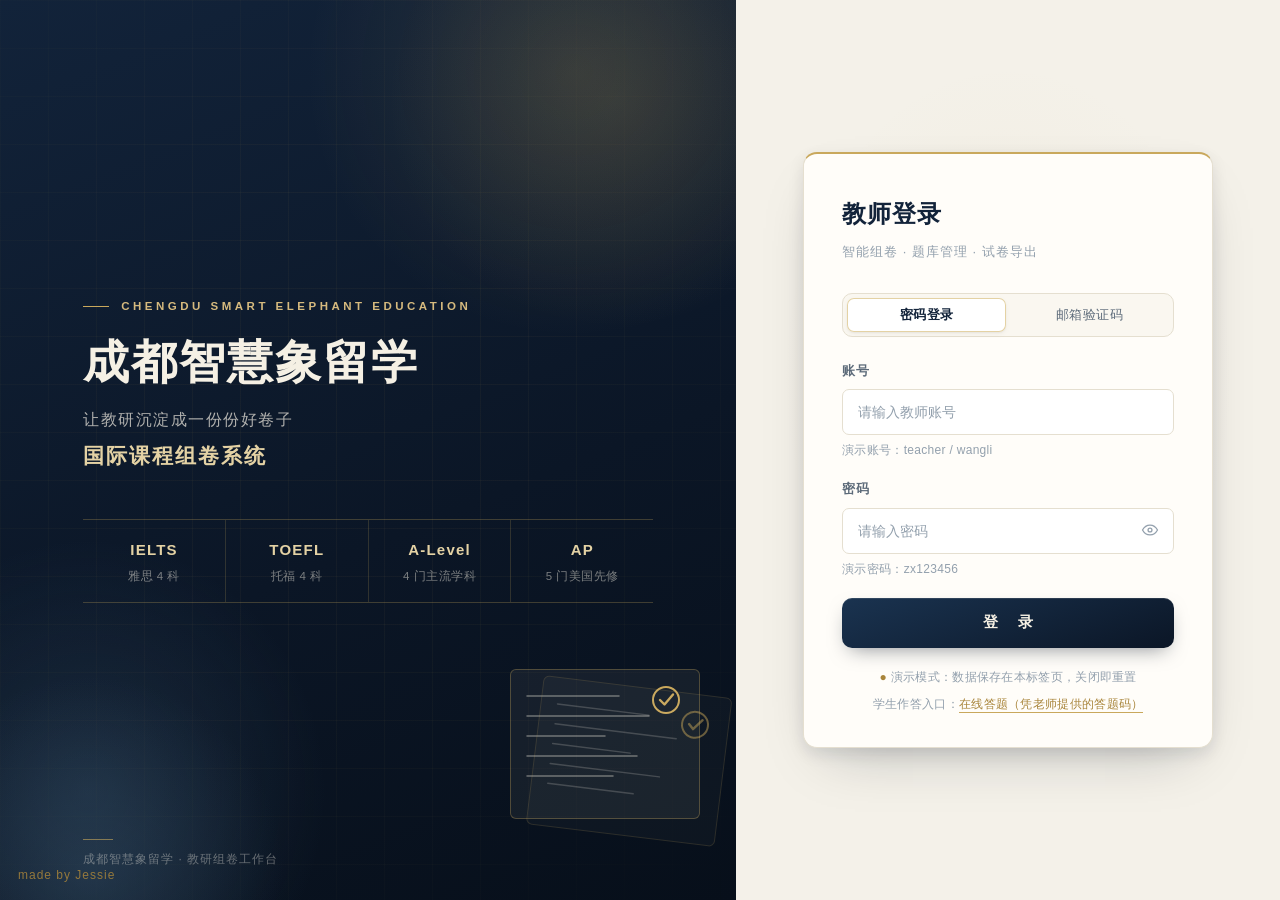
==== commit e6227526: "新增邮箱验证码登录（开发模式回显，可切 SMTP）：登录页双页签 + api.js 双模式 + v=20261001c" ====
--- a/index.html
+++ b/index.html
@@ -4,7 +4,7 @@
   <meta charset="UTF-8">
   <meta name="viewport" content="width=device-width, initial-scale=1.0">
   <title>登录 · 国际课程组卷系统</title>
-  <link rel="stylesheet" href="css/style.css?v=20261001b">
+  <link rel="stylesheet" href="css/style.css?v=20261001c">
 </head>
 <body class="login-body">
 
@@ -36,25 +36,48 @@
       <h2 class="lc-title">教师登录</h2>
       <p class="lc-sub">智能组卷 · 题库管理 · 试卷导出</p>
 
+      <div class="login-tabs" id="login-tabs" role="tablist" aria-label="登录方式">
+        <button type="button" class="ltab on" data-ltab="pwd" role="tab" aria-selected="true">密码登录</button>
+        <button type="button" class="ltab" data-ltab="email" role="tab" aria-selected="false">邮箱验证码</button>
+      </div>
+
       <form id="login-form" autocomplete="off" novalidate>
-        <div class="field" id="field-account">
-          <label for="account">账号</label>
-          <input type="text" id="account" placeholder="请输入教师账号">
-          <span class="f-hint">演示账号：teacher / wangli</span>
+        <div id="panel-pwd">
+          <div class="field" id="field-account">
+            <label for="account">账号</label>
+            <input type="text" id="account" placeholder="请输入教师账号">
+            <span class="f-hint">演示账号：teacher / wangli</span>
+          </div>
+          <div class="field" id="field-password" style="position:relative;">
+            <label for="password">密码</label>
+            <input type="password" id="password" placeholder="请输入密码" style="padding-right:46px;">
+            <button type="button" id="btn-eye" aria-label="显示或隐藏密码" title="显示 / 隐藏密码"
+              style="position:absolute;right:8px;bottom:34px;width:32px;height:32px;border:none;background:transparent;color:var(--c-text-light);display:inline-flex;align-items:center;justify-content:center;border-radius:6px;transition:color .18s,background .18s;">
+              <svg id="eye-on" viewBox="0 0 24 24" width="18" height="18" fill="none" stroke="currentColor" stroke-width="1.7">
+                <path d="M2 12s3.5-6.5 10-6.5S22 12 22 12s-3.5 6.5-10 6.5S2 12 2 12z"/><circle cx="12" cy="12" r="2.6"/>
+              </svg>
+              <svg id="eye-off" viewBox="0 0 24 24" width="18" height="18" fill="none" stroke="currentColor" stroke-width="1.7" style="display:none;">
+                <path d="M2 12s3.5-6.5 10-6.5c2 0 3.7.6 5.2 1.5M22 12s-3.5 6.5-10 6.5c-2 0-3.7-.6-5.2-1.5"/><path d="M4 20L20 4"/>
+              </svg>
+            </button>
+            <span class="f-hint">演示密码：zx123456</span>
+          </div>
         </div>
-        <div class="field" id="field-password" style="position:relative;">
-          <label for="password">密码</label>
-          <input type="password" id="password" placeholder="请输入密码" style="padding-right:46px;">
-          <button type="button" id="btn-eye" aria-label="显示或隐藏密码" title="显示 / 隐藏密码"
-            style="position:absolute;right:8px;bottom:34px;width:32px;height:32px;border:none;background:transparent;color:var(--c-text-light);display:inline-flex;align-items:center;justify-content:center;border-radius:6px;transition:color .18s,background .18s;">
-            <svg id="eye-on" viewBox="0 0 24 24" width="18" height="18" fill="none" stroke="currentColor" stroke-width="1.7">
-              <path d="M2 12s3.5-6.5 10-6.5S22 12 22 12s-3.5 6.5-10 6.5S2 12 2 12z"/><circle cx="12" cy="12" r="2.6"/>
-            </svg>
-            <svg id="eye-off" viewBox="0 0 24 24" width="18" height="18" fill="none" stroke="currentColor" stroke-width="1.7" style="display:none;">
-              <path d="M2 12s3.5-6.5 10-6.5c2 0 3.7.6 5.2 1.5M22 12s-3.5 6.5-10 6.5c-2 0-3.7-.6-5.2-1.5"/><path d="M4 20L20 4"/>
-            </svg>
-          </button>
-          <span class="f-hint">演示密码：zx123456</span>
+
+        <div id="panel-email" hidden>
+          <div class="field" id="field-email">
+            <label for="email">邮箱</label>
+            <input type="email" id="email" placeholder="接收验证码的教师邮箱">
+            <span class="f-hint">演示邮箱：teacher@zhxx.cn / wangli@zhxx.cn</span>
+          </div>
+          <div class="field" id="field-code">
+            <label for="code">验证码</label>
+            <div class="code-row">
+              <input type="text" id="code" placeholder="6 位数字" maxlength="6" inputmode="numeric">
+              <button type="button" class="code-btn" id="btn-send-code">获取验证码</button>
+            </div>
+            <span class="f-hint" id="code-hint">验证码 5 分钟内有效，60 秒后可重新获取</span>
+          </div>
         </div>
 
         <div class="login-error" id="login-error" role="alert">账号或密码不正确</div>
@@ -70,10 +93,10 @@
   </main>
   </div>
 
-  <script src="js/common.js?v=20261001b"></script>
-  <script src="js/mock-data.js?v=20261001b"></script>
-  <script src="js/api.js?v=20261001b"></script>
-  <script src="js/micro.js?v=20261001b"></script>
+  <script src="js/common.js?v=20261001c"></script>
+  <script src="js/mock-data.js?v=20261001c"></script>
+  <script src="js/api.js?v=20261001c"></script>
+  <script src="js/micro.js?v=20261001c"></script>
   <script>
     (function () {
       'use strict';
@@ -83,19 +106,41 @@
 
       window.ZJ.injectWatermark();
 
+      var panels = { pwd: document.getElementById('panel-pwd'), email: document.getElementById('panel-email') };
+      var errFields = { pwd: ['field-account', 'field-password'], email: ['field-email', 'field-code'] };
+      var loginMode = 'pwd';
+
       function setErr(msg) {
         errBox.textContent = msg;
         errBox.classList.add('show');
-        document.getElementById('field-account').classList.add('err');
-        document.getElementById('field-password').classList.add('err');
+        (errFields[loginMode] || []).forEach(function (id) {
+          document.getElementById(id).classList.add('err');
+        });
       }
       function clearErr() {
         errBox.classList.remove('show');
-        document.getElementById('field-account').classList.remove('err');
-        document.getElementById('field-password').classList.remove('err');
+        ['field-account', 'field-password', 'field-email', 'field-code'].forEach(function (id) {
+          var el = document.getElementById(id);
+          if (el) { el.classList.remove('err'); }
+        });
       }
 
-      // 密码可见性切换
+      /* 登录方式页签 */
+      document.getElementById('login-tabs').addEventListener('click', function (e) {
+        var tab = e.target.closest('.ltab');
+        if (!tab || tab.dataset.ltab === loginMode) { return; }
+        loginMode = tab.dataset.ltab;
+        document.querySelectorAll('.ltab').forEach(function (t) {
+          var on = t === tab;
+          t.classList.toggle('on', on);
+          t.setAttribute('aria-selected', on ? 'true' : 'false');
+        });
+        panels.pwd.hidden = loginMode !== 'pwd';
+        panels.email.hidden = loginMode !== 'email';
+        clearErr();
+      });
+
+      /* 密码可见性切换 */
       var eyeBtn = document.getElementById('btn-eye');
       eyeBtn.addEventListener('click', function () {
         var input = document.getElementById('password');
@@ -106,6 +151,48 @@
         input.focus();
       });
 
+      /* 获取验证码（60 秒倒计时；开发模式回显验证码便于本地联调） */
+      var sendBtn = document.getElementById('btn-send-code');
+      var codeHint = document.getElementById('code-hint');
+      var cdTimer = null;
+      function startCountdown() {
+        var left = 60;
+        sendBtn.disabled = true;
+        sendBtn.textContent = '重新获取(' + left + 's)';
+        clearInterval(cdTimer);
+        cdTimer = setInterval(function () {
+          left -= 1;
+          if (left <= 0) {
+            clearInterval(cdTimer);
+            sendBtn.disabled = false;
+            sendBtn.textContent = '重新获取';
+          } else {
+            sendBtn.textContent = '重新获取(' + left + 's)';
+          }
+        }, 1000);
+      }
+      sendBtn.addEventListener('click', function () {
+        clearErr();
+        var email = document.getElementById('email').value.trim();
+        if (!email) { setErr('请输入邮箱'); return; }
+        sendBtn.disabled = true;
+        sendBtn.textContent = '发送中…';
+        window.ZJ_Data.sendEmailCode(email).then(function (res) {
+          if (res && res.devCode) {
+            codeHint.innerHTML = '开发模式模拟发送（未配置 SMTP），验证码：<b style="color:var(--c-gold-deep);font-family:var(--f-num);letter-spacing:1px;">' +
+              window.ZJ.esc(res.devCode) + '</b>，5 分钟内有效';
+          } else {
+            codeHint.textContent = '验证码已发送至 ' + email + '，请查收';
+          }
+          window.ZJ.toast('验证码已发送');
+          startCountdown();
+        }).catch(function (err) {
+          setErr(err.message || '验证码发送失败');
+          sendBtn.disabled = false;
+          sendBtn.textContent = '获取验证码';
+        });
+      });
+
       // 已登录直接进工作台
       var auth = window.ZJ.loadAuth();
       if (auth && auth.name) { location.replace('admin.html'); return; }
@@ -122,6 +209,24 @@
       form.addEventListener('submit', function (e) {
         e.preventDefault();
         clearErr();
+        var finish = function (profile) {
+          window.ZJ.saveAuth(profile);
+          location.replace('admin.html');
+        };
+        var fail = function (err) {
+          setErr(err.message || '登录失败，请重试');
+          btn.disabled = false;
+          btn.textContent = '登 录';
+        };
+        if (loginMode === 'email') {
+          var email = document.getElementById('email').value.trim();
+          var code = document.getElementById('code').value.trim();
+          if (!email || !code) { setErr('请输入邮箱与验证码'); return; }
+          btn.disabled = true;
+          btn.textContent = '登录中…';
+          window.ZJ_Data.emailLogin(email, code).then(finish).catch(fail);
+          return;
+        }
         var account = document.getElementById('account').value.trim();
         var password = document.getElementById('password').value;
         if (!account || !password) {
@@ -130,14 +235,7 @@
         }
         btn.disabled = true;
         btn.textContent = '登录中…';
-        window.ZJ_Data.login(account, password).then(function (profile) {
-          window.ZJ.saveAuth(profile);
-          location.replace('admin.html');
-        }).catch(function (err) {
-          setErr(err.message || '账号或密码不正确');
-          btn.disabled = false;
-          btn.textContent = '登 录';
-        });
+        window.ZJ_Data.login(account, password).then(finish).catch(fail);
       });
     })();
   </script>
--- a/css/style.css
+++ b/css/style.css
@@ -2312,3 +2312,49 @@
 .row-actions { gap: 5px; }
 .btn-mini:active, .chip:active { transform: scale(0.94); }
 .table.data td { padding: 10px 14px; }
+
+/* ================= 登录：方式页签 / 邮箱验证码 ================= */
+.login-tabs {
+  display: flex;
+  gap: 4px;
+  background: var(--paper-2);
+  border: 1px solid var(--line);
+  border-radius: 10px;
+  padding: 4px;
+  margin-bottom: 24px;
+}
+.ltab {
+  flex: 1;
+  height: 34px;
+  border: none;
+  background: transparent;
+  border-radius: 7px;
+  font-size: 13px;
+  letter-spacing: 0.5px;
+  color: var(--tx-2);
+  transition: all var(--t-fast);
+}
+.ltab:hover { color: var(--gold-700); }
+.ltab.on {
+  background: #fff;
+  color: var(--ink-800);
+  font-weight: 600;
+  box-shadow: var(--sh-1), inset 0 0 0 1px var(--gold-300);
+}
+.code-row { display: flex; gap: 8px; }
+.code-row input { flex: 1; min-width: 0; }
+.code-btn {
+  flex: none;
+  height: 46px;
+  padding: 0 14px;
+  border-radius: var(--r-sm);
+  border: 1px solid var(--gold-400);
+  background: var(--gold-100);
+  color: var(--gold-700);
+  font-size: 13px;
+  font-weight: 600;
+  letter-spacing: 0.5px;
+  transition: all var(--t-fast);
+}
+.code-btn:hover:not(:disabled) { background: var(--gold-500); border-color: var(--gold-500); color: #fff; }
+.code-btn:disabled { opacity: 0.55; cursor: not-allowed; }
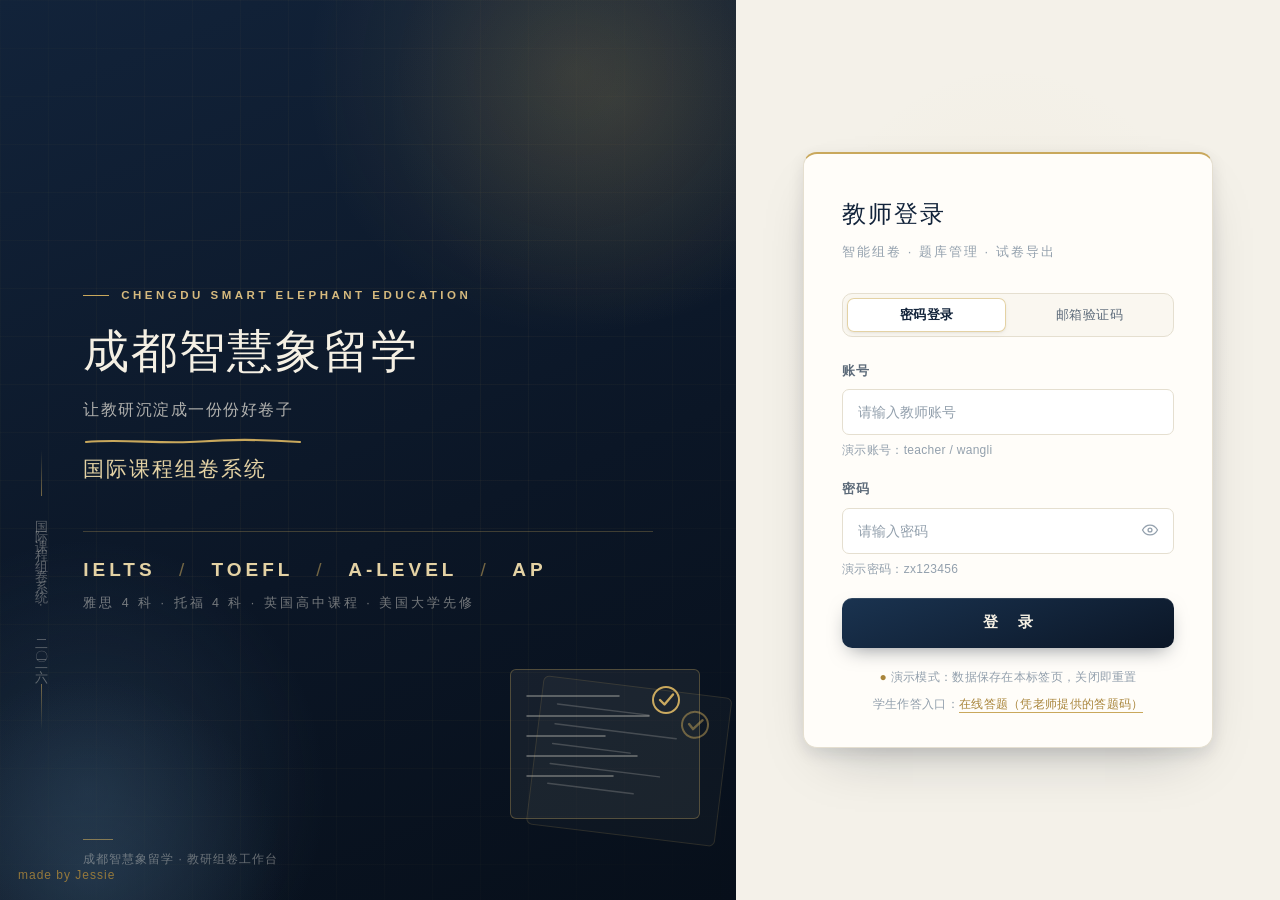
==== commit 12aaa619: "文楷排印层（霞鹜文楷屏显版离线分片）+ 登录页字标行/书脊/手绘金线 + 印章式状态章（v=20261001d）" ====
--- a/index.html
+++ b/index.html
@@ -4,7 +4,8 @@
   <meta charset="UTF-8">
   <meta name="viewport" content="width=device-width, initial-scale=1.0">
   <title>登录 · 国际课程组卷系统</title>
-  <link rel="stylesheet" href="css/style.css?v=20261001c">
+  <link rel="stylesheet" href="vendor/lxgw/lxgwwenkaigbscreen.css">
+  <link rel="stylesheet" href="css/style.css?v=20261001d">
 </head>
 <body class="login-body">
 
@@ -14,18 +15,18 @@
     <div class="lb-aura"></div>
     <div class="lb-aura b"></div>
     <div class="lb-papers" aria-hidden="true"><i class="f1"></i><i class="f2"></i></div>
+    <div class="lb-spine" aria-hidden="true">国际课程组卷系统 · 二〇二六</div>
 
     <div class="lb-inner">
       <div class="lb-eyebrow">Chengdu Smart Elephant Education</div>
       <h1 class="lb-name-zh">成都智慧象留学</h1>
       <p class="lb-slogan">让教研沉淀成一份份好卷子</p>
+      <svg class="lb-stroke-line" width="220" height="10" viewBox="0 0 220 10" fill="none" aria-hidden="true">
+        <path d="M3 6 C 40 2.5, 78 8.5, 118 5.5 S 196 4.5, 217 6" stroke="#C9A85C" stroke-width="2.2" stroke-linecap="round"/>
+      </svg>
       <p class="lb-system">国际课程组卷系统</p>
-      <div class="lb-programs" aria-label="国际课程体系">
-        <div class="pg-item"><div class="pg-name">IELTS</div><div class="pg-sub">雅思 4 科</div></div>
-        <div class="pg-item"><div class="pg-name">TOEFL</div><div class="pg-sub">托福 4 科</div></div>
-        <div class="pg-item"><div class="pg-name">A-Level</div><div class="pg-sub">4 门主流学科</div></div>
-        <div class="pg-item"><div class="pg-name">AP</div><div class="pg-sub">5 门美国先修</div></div>
-      </div>
+      <div class="lb-wordmark" aria-label="国际课程体系">IELTS <i>/</i> TOEFL <i>/</i> A-LEVEL <i>/</i> AP</div>
+      <div class="lb-wordmark-sub">雅思 4 科 · 托福 4 科 · 英国高中课程 · 美国大学先修</div>
     </div>
     <div class="lb-foot">成都智慧象留学 · 教研组卷工作台</div>
   </aside>
@@ -93,10 +94,10 @@
   </main>
   </div>
 
-  <script src="js/common.js?v=20261001c"></script>
-  <script src="js/mock-data.js?v=20261001c"></script>
-  <script src="js/api.js?v=20261001c"></script>
-  <script src="js/micro.js?v=20261001c"></script>
+  <script src="js/common.js?v=20261001d"></script>
+  <script src="js/mock-data.js?v=20261001d"></script>
+  <script src="js/api.js?v=20261001d"></script>
+  <script src="js/micro.js?v=20261001d"></script>
   <script>
     (function () {
       'use strict';
--- a/css/style.css
+++ b/css/style.css
@@ -2358,3 +2358,146 @@
 }
 .code-btn:hover:not(:disabled) { background: var(--gold-500); border-color: var(--gold-500); color: #fff; }
 .code-btn:disabled { opacity: 0.55; cursor: not-allowed; }
+
+/* ================= 文楷排印层（霞鹜文楷屏显版，vendor/lxgw 离线分片） =================
+ * 规则：标题性文字用文楷（有手写卷面温度），操作性文字（按钮/表单/表格）保持黑体；
+ * 文楷仅 400 字重，消费处一律 font-synthesis: none 禁用合成粗体。 */
+:root {
+  --f-kai: "LXGW WenKai GB Screen", "KaiTi", "STKaiti", "Noto Serif SC", serif;
+}
+.topbar .brand,
+.section-head h2,
+.stat-meta .stat-value,
+.paper-card .pc-name,
+.paper-brief .pb-name,
+.entry-head .eh-title,
+.modal-head .m-title,
+.qb-title,
+.cand-row .cr-main b,
+.kn-row b,
+.ws-toolbar .ws-name,
+.gen-summary .gs-item b,
+.lb-name-zh,
+.lb-system,
+.rh-title,
+.lc-title,
+.sec-name-input {
+  font-family: var(--f-kai);
+  font-synthesis: none;
+  letter-spacing: 0.5px;
+}
+/* 数字换文楷：题号/分值/统计数呈现手写卷面感 */
+.q-card .qc-no,
+.ws-q .wq-no,
+.score-row .sq-no,
+.cand-row .cr-num b,
+.paper-card .pc-nums b,
+.paper-brief .pb-meta b,
+.stat-meta .stat-value {
+  font-family: var(--f-kai);
+  font-synthesis: none;
+  font-variant-numeric: normal;
+}
+.ws-sec-head .sec-name-input { letter-spacing: 1px; }
+/* 页签与品牌换文楷 */
+.nav-tab { font-family: var(--f-kai); font-synthesis: none; }
+.topbar .brand { font-weight: 400; letter-spacing: 1px; }
+.section-head h2 { font-weight: 400; font-size: 18.5px; color: var(--ink-800); }
+.stat-meta .stat-value { font-weight: 400; font-size: 27px; }
+.stat-meta .stat-label { font-family: var(--f-sans); }
+
+/* 印章式状态章（试卷卡右上角的 定稿/草稿） */
+.paper-card .tag-draft,
+.paper-card .tag-final {
+  font-family: var(--f-kai);
+  font-synthesis: none;
+  font-size: 12.5px;
+  padding: 2px 9px;
+  border: 1.5px solid currentColor;
+  border-radius: 4px;
+  box-shadow: inset 0 0 0 1px rgba(255, 255, 255, 0.6);
+  transform: rotate(-4deg);
+  opacity: 0.92;
+  letter-spacing: 2px;
+}
+.paper-card .tag-final { color: var(--ok); background: rgba(69, 119, 92, 0.06); }
+.paper-card .tag-draft { color: var(--gold-700); background: rgba(201, 168, 92, 0.08); }
+
+/* ================= 登录页去模板化：字标行 / 书脊 / 手绘线 ================= */
+/* IELTS 四格 → 一行编辑化字标 */
+.login-brand .lb-wordmark {
+  margin-top: 44px;
+  padding-top: 22px;
+  border-top: 1px solid rgba(201, 168, 92, 0.28);
+  font-family: var(--f-num);
+  font-size: 19px;
+  font-weight: 600;
+  letter-spacing: 4px;
+  color: var(--gold-300);
+  white-space: nowrap;
+  animation: hero-up 0.8s var(--e-out) 0.3s both;
+}
+.login-brand .lb-wordmark i {
+  font-style: normal;
+  color: rgba(201, 168, 92, 0.55);
+  padding: 0 14px;
+  font-weight: 400;
+}
+.login-brand .lb-wordmark-sub {
+  margin-top: 8px;
+  font-size: 12.5px;
+  letter-spacing: 3px;
+  color: rgba(245, 240, 228, 0.45);
+  animation: hero-up 0.8s var(--e-out) 0.36s both;
+}
+/* 书脊：左缘竖排（书卷气签名元素） */
+.lb-spine {
+  position: absolute;
+  left: 2.4vw;
+  top: 50%;
+  transform: translateY(-50%);
+  writing-mode: vertical-rl;
+  font-family: var(--f-kai);
+  font-synthesis: none;
+  font-size: 13px;
+  letter-spacing: 10px;
+  color: rgba(245, 240, 228, 0.34);
+  display: flex;
+  align-items: center;
+  gap: 14px;
+  z-index: 2;
+  pointer-events: none;
+  animation: hero-up 1s var(--e-out) 0.5s both;
+}
+.lb-spine::before {
+  content: "";
+  width: 1px;
+  height: 46px;
+  background: linear-gradient(180deg, transparent, rgba(201, 168, 92, 0.55));
+}
+.lb-spine::after {
+  content: "";
+  width: 1px;
+  height: 46px;
+  background: linear-gradient(0deg, transparent, rgba(201, 168, 92, 0.55));
+}
+/* 口号下的金色手绘线（SVG 描边动画） */
+.lb-stroke-line { display: block; margin-top: 14px; overflow: visible; }
+.lb-stroke-line path {
+  stroke-dasharray: 320;
+  stroke-dashoffset: 320;
+  animation: draw-line 1.1s var(--e-out) 0.7s forwards;
+}
+@keyframes draw-line { to { stroke-dashoffset: 0; } }
+/* 文楷标题们 */
+.lb-name-zh { font-weight: 400; letter-spacing: 4px; font-size: 44px; }
+.lb-system { font-weight: 400; letter-spacing: 3px; }
+.login-card .lc-title { font-weight: 400; letter-spacing: 2px; }
+.login-card .lc-sub { letter-spacing: 2px; }
+
+@media (max-width: 768px) {
+  .lb-spine { display: none; }
+  .login-brand .lb-wordmark { font-size: 13.5px; letter-spacing: 1.2px; white-space: normal; }
+  .login-brand .lb-wordmark i { padding: 0 8px; }
+  .lb-name-zh { letter-spacing: 2px; }
+}
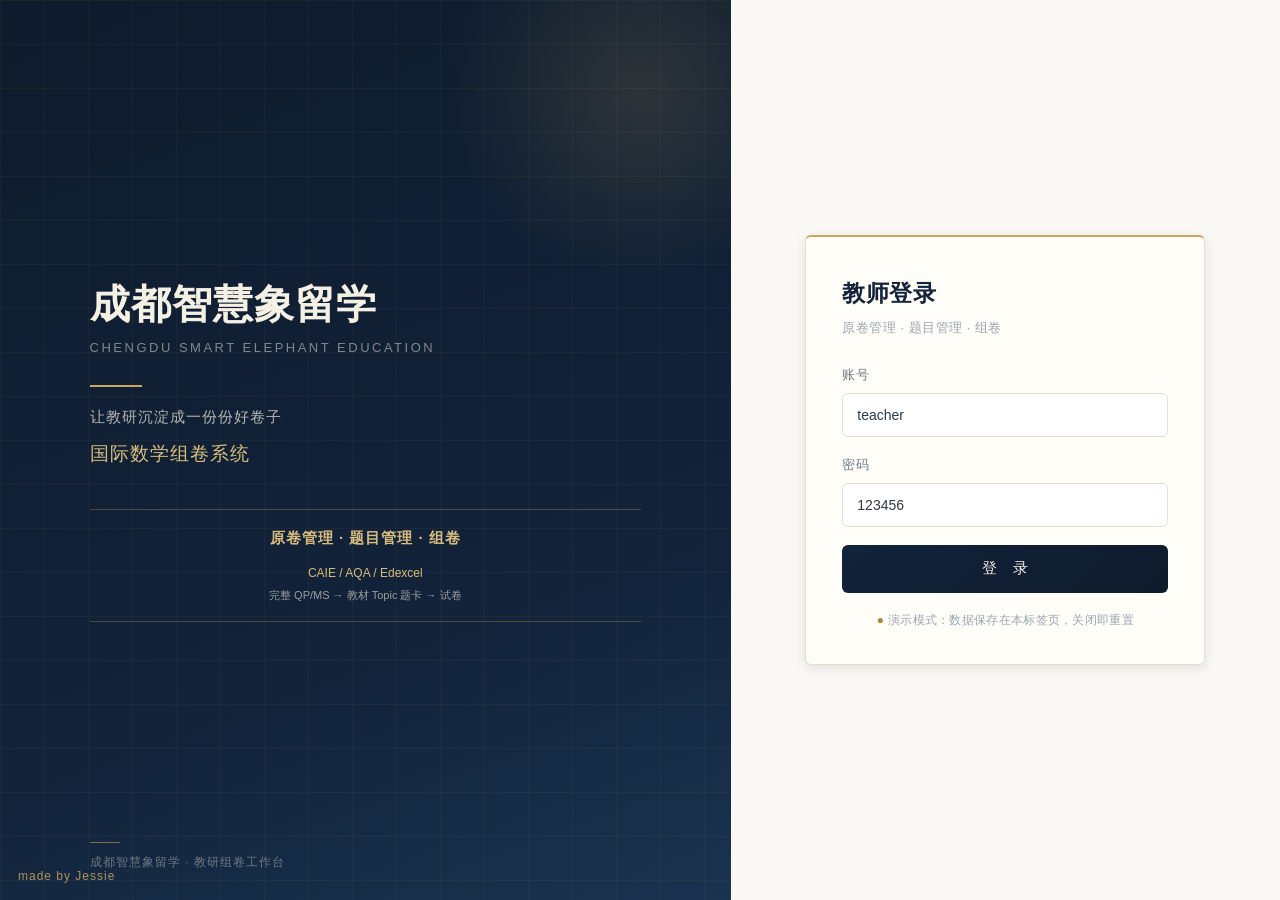
==== commit 82ae55e1: "部署 e9894d8 最新版：真实 P1 题库移植为纯静态演示 Pages 无 Python 运行时，而最新版四个模块（原卷管理/裁剪题卡/组卷/诊断线索） 全部依赖后端接口，直接静态部署会退化成空题" ====
--- a/index.html
+++ b/index.html
@@ -3,30 +3,22 @@
 <head>
   <meta charset="UTF-8">
   <meta name="viewport" content="width=device-width, initial-scale=1.0">
-  <title>登录 · 国际课程组卷系统</title>
-  <link rel="stylesheet" href="vendor/lxgw/lxgwwenkaigbscreen.css">
-  <link rel="stylesheet" href="css/style.css?v=20261001d">
+  <title>登录 · 国际数学组卷系统</title>
+  <link rel="stylesheet" href="css/style.css?v=20261001b">
 </head>
 <body class="login-body">
 
   <div class="login-wrap">
   <!-- 左侧：品牌区 -->
   <aside class="login-brand">
-    <div class="lb-aura"></div>
-    <div class="lb-aura b"></div>
-    <div class="lb-papers" aria-hidden="true"><i class="f1"></i><i class="f2"></i></div>
-    <div class="lb-spine" aria-hidden="true">国际课程组卷系统 · 二〇二六</div>
-
-    <div class="lb-inner">
-      <div class="lb-eyebrow">Chengdu Smart Elephant Education</div>
-      <h1 class="lb-name-zh">成都智慧象留学</h1>
-      <p class="lb-slogan">让教研沉淀成一份份好卷子</p>
-      <svg class="lb-stroke-line" width="220" height="10" viewBox="0 0 220 10" fill="none" aria-hidden="true">
-        <path d="M3 6 C 40 2.5, 78 8.5, 118 5.5 S 196 4.5, 217 6" stroke="#C9A85C" stroke-width="2.2" stroke-linecap="round"/>
-      </svg>
-      <p class="lb-system">国际课程组卷系统</p>
-      <div class="lb-wordmark" aria-label="国际课程体系">IELTS <i>/</i> TOEFL <i>/</i> A-LEVEL <i>/</i> AP</div>
-      <div class="lb-wordmark-sub">雅思 4 科 · 托福 4 科 · 英国高中课程 · 美国大学先修</div>
+    <h1 class="lb-name-zh">成都智慧象留学</h1>
+    <div class="lb-name-en">CHENGDU SMART ELEPHANT EDUCATION</div>
+    <div class="lb-divider"></div>
+    <p class="lb-slogan">让教研沉淀成一份份好卷子</p>
+    <p class="lb-system">国际数学组卷系统</p>
+    <div class="lb-programs" aria-label="教研后台">
+      <div class="pg-item"><div class="pg-name">原卷管理 · 题目管理 · 组卷</div>
+      <div class="pg-board"><b>CAIE / AQA / Edexcel</b><span>完整 QP/MS → 教材 Topic 题卡 → 试卷</span></div></div>
     </div>
     <div class="lb-foot">成都智慧象留学 · 教研组卷工作台</div>
   </aside>
@@ -35,50 +27,16 @@
   <main class="login-main">
     <section class="login-card">
       <h2 class="lc-title">教师登录</h2>
-      <p class="lc-sub">智能组卷 · 题库管理 · 试卷导出</p>
-
-      <div class="login-tabs" id="login-tabs" role="tablist" aria-label="登录方式">
-        <button type="button" class="ltab on" data-ltab="pwd" role="tab" aria-selected="true">密码登录</button>
-        <button type="button" class="ltab" data-ltab="email" role="tab" aria-selected="false">邮箱验证码</button>
-      </div>
+      <p class="lc-sub">原卷管理 · 题目管理 · 组卷</p>
 
       <form id="login-form" autocomplete="off" novalidate>
-        <div id="panel-pwd">
-          <div class="field" id="field-account">
-            <label for="account">账号</label>
-            <input type="text" id="account" placeholder="请输入教师账号">
-            <span class="f-hint">演示账号：teacher / wangli</span>
-          </div>
-          <div class="field" id="field-password" style="position:relative;">
-            <label for="password">密码</label>
-            <input type="password" id="password" placeholder="请输入密码" style="padding-right:46px;">
-            <button type="button" id="btn-eye" aria-label="显示或隐藏密码" title="显示 / 隐藏密码"
-              style="position:absolute;right:8px;bottom:34px;width:32px;height:32px;border:none;background:transparent;color:var(--c-text-light);display:inline-flex;align-items:center;justify-content:center;border-radius:6px;transition:color .18s,background .18s;">
-              <svg id="eye-on" viewBox="0 0 24 24" width="18" height="18" fill="none" stroke="currentColor" stroke-width="1.7">
-                <path d="M2 12s3.5-6.5 10-6.5S22 12 22 12s-3.5 6.5-10 6.5S2 12 2 12z"/><circle cx="12" cy="12" r="2.6"/>
-              </svg>
-              <svg id="eye-off" viewBox="0 0 24 24" width="18" height="18" fill="none" stroke="currentColor" stroke-width="1.7" style="display:none;">
-                <path d="M2 12s3.5-6.5 10-6.5c2 0 3.7.6 5.2 1.5M22 12s-3.5 6.5-10 6.5c-2 0-3.7-.6-5.2-1.5"/><path d="M4 20L20 4"/>
-              </svg>
-            </button>
-            <span class="f-hint">演示密码：zx123456</span>
-          </div>
+        <div class="field" id="field-account">
+          <label for="account">账号</label>
+          <input type="text" id="account" value="teacher" placeholder="请输入教师账号">
         </div>
-
-        <div id="panel-email" hidden>
-          <div class="field" id="field-email">
-            <label for="email">邮箱</label>
-            <input type="email" id="email" placeholder="接收验证码的教师邮箱">
-            <span class="f-hint">演示邮箱：teacher@zhxx.cn / wangli@zhxx.cn</span>
-          </div>
-          <div class="field" id="field-code">
-            <label for="code">验证码</label>
-            <div class="code-row">
-              <input type="text" id="code" placeholder="6 位数字" maxlength="6" inputmode="numeric">
-              <button type="button" class="code-btn" id="btn-send-code">获取验证码</button>
-            </div>
-            <span class="f-hint" id="code-hint">验证码 5 分钟内有效，60 秒后可重新获取</span>
-          </div>
+        <div class="field" id="field-password">
+          <label for="password">密码</label>
+          <input type="text" id="password" value="123456" placeholder="请输入密码">
         </div>
 
         <div class="login-error" id="login-error" role="alert">账号或密码不正确</div>
@@ -87,17 +45,14 @@
       </form>
 
       <div class="login-mode-note" id="mode-note">正在探测运行环境…</div>
-      <div class="login-mode-note" style="margin-top:8px;">
-        学生作答入口：<a href="answer.html" style="color:var(--c-gold-deep);border-bottom:1px solid var(--c-gold);padding-bottom:1px;">在线答题（凭老师提供的答题码）</a>
-      </div>
+
     </section>
   </main>
   </div>
 
-  <script src="js/common.js?v=20261001d"></script>
-  <script src="js/mock-data.js?v=20261001d"></script>
-  <script src="js/api.js?v=20261001d"></script>
-  <script src="js/micro.js?v=20261001d"></script>
+  <script src="js/common.js?v=20261001b"></script>
+  <script src="js/mock-data.js?v=20261001empty"></script>
+  <script src="js/api.js?v=20261002workspace"></script>
   <script>
     (function () {
       'use strict';
@@ -107,92 +62,17 @@
 
       window.ZJ.injectWatermark();
 
-      var panels = { pwd: document.getElementById('panel-pwd'), email: document.getElementById('panel-email') };
-      var errFields = { pwd: ['field-account', 'field-password'], email: ['field-email', 'field-code'] };
-      var loginMode = 'pwd';
-
       function setErr(msg) {
         errBox.textContent = msg;
         errBox.classList.add('show');
-        (errFields[loginMode] || []).forEach(function (id) {
-          document.getElementById(id).classList.add('err');
-        });
+        document.getElementById('field-account').classList.add('err');
+        document.getElementById('field-password').classList.add('err');
       }
       function clearErr() {
         errBox.classList.remove('show');
-        ['field-account', 'field-password', 'field-email', 'field-code'].forEach(function (id) {
-          var el = document.getElementById(id);
-          if (el) { el.classList.remove('err'); }
-        });
+        document.getElementById('field-account').classList.remove('err');
+        document.getElementById('field-password').classList.remove('err');
       }
-
-      /* 登录方式页签 */
-      document.getElementById('login-tabs').addEventListener('click', function (e) {
-        var tab = e.target.closest('.ltab');
-        if (!tab || tab.dataset.ltab === loginMode) { return; }
-        loginMode = tab.dataset.ltab;
-        document.querySelectorAll('.ltab').forEach(function (t) {
-          var on = t === tab;
-          t.classList.toggle('on', on);
-          t.setAttribute('aria-selected', on ? 'true' : 'false');
-        });
-        panels.pwd.hidden = loginMode !== 'pwd';
-        panels.email.hidden = loginMode !== 'email';
-        clearErr();
-      });
-
-      /* 密码可见性切换 */
-      var eyeBtn = document.getElementById('btn-eye');
-      eyeBtn.addEventListener('click', function () {
-        var input = document.getElementById('password');
-        var show = input.type === 'password';
-        input.type = show ? 'text' : 'password';
-        document.getElementById('eye-on').style.display = show ? 'none' : '';
-        document.getElementById('eye-off').style.display = show ? '' : 'none';
-        input.focus();
-      });
-
-      /* 获取验证码（60 秒倒计时；开发模式回显验证码便于本地联调） */
-      var sendBtn = document.getElementById('btn-send-code');
-      var codeHint = document.getElementById('code-hint');
-      var cdTimer = null;
-      function startCountdown() {
-        var left = 60;
-        sendBtn.disabled = true;
-        sendBtn.textContent = '重新获取(' + left + 's)';
-        clearInterval(cdTimer);
-        cdTimer = setInterval(function () {
-          left -= 1;
-          if (left <= 0) {
-            clearInterval(cdTimer);
-            sendBtn.disabled = false;
-            sendBtn.textContent = '重新获取';
-          } else {
-            sendBtn.textContent = '重新获取(' + left + 's)';
-          }
-        }, 1000);
-      }
-      sendBtn.addEventListener('click', function () {
-        clearErr();
-        var email = document.getElementById('email').value.trim();
-        if (!email) { setErr('请输入邮箱'); return; }
-        sendBtn.disabled = true;
-        sendBtn.textContent = '发送中…';
-        window.ZJ_Data.sendEmailCode(email).then(function (res) {
-          if (res && res.devCode) {
-            codeHint.innerHTML = '开发模式模拟发送（未配置 SMTP），验证码：<b style="color:var(--c-gold-deep);font-family:var(--f-num);letter-spacing:1px;">' +
-              window.ZJ.esc(res.devCode) + '</b>，5 分钟内有效';
-          } else {
-            codeHint.textContent = '验证码已发送至 ' + email + '，请查收';
-          }
-          window.ZJ.toast('验证码已发送');
-          startCountdown();
-        }).catch(function (err) {
-          setErr(err.message || '验证码发送失败');
-          sendBtn.disabled = false;
-          sendBtn.textContent = '获取验证码';
-        });
-      });
 
       // 已登录直接进工作台
       var auth = window.ZJ.loadAuth();
@@ -201,7 +81,7 @@
       window.ZJ_READY.then(function (mode) {
         var note = document.getElementById('mode-note');
         if (mode === 'server') {
-          note.innerHTML = '<b>●</b> 已连接后端服务（数据持久化保存，端口 8687）';
+          note.innerHTML = '<b>●</b> 已连接后端服务（数据持久化保存）';
         } else {
           note.innerHTML = '<span class="demo">●</span> 演示模式：数据保存在本标签页，关闭即重置';
         }
@@ -210,24 +90,6 @@
       form.addEventListener('submit', function (e) {
         e.preventDefault();
         clearErr();
-        var finish = function (profile) {
-          window.ZJ.saveAuth(profile);
-          location.replace('admin.html');
-        };
-        var fail = function (err) {
-          setErr(err.message || '登录失败，请重试');
-          btn.disabled = false;
-          btn.textContent = '登 录';
-        };
-        if (loginMode === 'email') {
-          var email = document.getElementById('email').value.trim();
-          var code = document.getElementById('code').value.trim();
-          if (!email || !code) { setErr('请输入邮箱与验证码'); return; }
-          btn.disabled = true;
-          btn.textContent = '登录中…';
-          window.ZJ_Data.emailLogin(email, code).then(finish).catch(fail);
-          return;
-        }
         var account = document.getElementById('account').value.trim();
         var password = document.getElementById('password').value;
         if (!account || !password) {
@@ -236,7 +98,14 @@
         }
         btn.disabled = true;
         btn.textContent = '登录中…';
-        window.ZJ_Data.login(account, password).then(finish).catch(fail);
+        window.ZJ_Data.login(account, password).then(function (profile) {
+          window.ZJ.saveAuth(profile);
+          location.replace('admin.html');
+        }).catch(function (err) {
+          setErr(err.message || '账号或密码不正确');
+          btn.disabled = false;
+          btn.textContent = '登 录';
+        });
       });
     })();
   </script>
--- a/css/style.css
+++ b/css/style.css
@@ -1,149 +1,67 @@
 /* =========================================================
- * 成都智慧象留学 · 国际课程组卷系统 — 全站样式 v2「纸阅 Atelier」
- * 2026-10-01 视觉升版：墨蓝 × 香槟金 × 暖纸面
- * 排印：DengXian / 雅黑 + Segoe UI（数字 tabular-nums）
- * 规则：金色只做点缀；动效统一 out-quint / spring 曲线；
- *       打印段（.paper-sheet）保持 A4 排版精度，勿随意改动
+ * 成都智慧象留学 · 国际课程组卷系统 - 全站样式
+ * 与学生进度追踪系统同一套视觉规范（藏蓝 #0E1B2C / 香槟金 #C9A85C）
+ * 字体：标题等线 DengXian，数字 Segoe UI，字距 ≤1px
  * ========================================================= */
 
 :root {
-  /* ---- 墨蓝（Ink） ---- */
-  --ink-950: #070F1A;
-  --ink-900: #0B1626;
-  --ink-850: #0E1B2C;
-  --ink-800: #12233A;
-  --ink-700: #1A3350;
-  --ink-600: #24446B;
-  --ink-500: #3E5C76;
-
-  /* ---- 香槟金（Champagne） ---- */
-  --gold-100: #F6EFDC;
-  --gold-200: #F0E4C8;
-  --gold-300: #E4D2A4;
-  --gold-400: #D6BA7E;
-  --gold-500: #C9A85C;
-  --gold-600: #A9853B;
-  --gold-700: #8A6D2F;
-
-  /* ---- 纸面（Paper） ---- */
-  --paper: #F4F1E9;
-  --paper-2: #FAF7F0;
-  --card: #FFFDF9;
-  --line: #E5DFD0;
-  --line-2: #EFEAE0;
-
-  /* ---- 文字 ---- */
-  --tx: #253140;
-  --tx-2: #5C6A79;
-  --tx-3: #93A0AD;
-
-  /* ---- 语义 ---- */
-  --danger: #B04A3E;
-  --danger-soft: #F7E9E6;
-  --ok: #45775C;
-  --ok-soft: #E8F0E8;
-
-  /* ---- 字体 ---- */
-  --f-sans: "DengXian", "PingFang SC", "Microsoft YaHei", "Hiragino Sans GB", sans-serif;
-  --f-num: "Segoe UI", -apple-system, "Helvetica Neue", Arial, sans-serif;
-
-  /* ---- 圆角 / 阴影 / 动效 ---- */
-  --r-sm: 7px;
-  --r-md: 10px;
-  --r-lg: 14px;
-  --sh-1: 0 1px 2px rgba(12, 23, 37, 0.05), 0 2px 6px rgba(12, 23, 37, 0.04);
-  --sh-2: 0 2px 6px rgba(12, 23, 37, 0.06), 0 14px 32px -18px rgba(12, 23, 37, 0.22);
-  --sh-3: 0 6px 16px rgba(12, 23, 37, 0.1), 0 24px 56px -24px rgba(12, 23, 37, 0.28);
-  --e-out: cubic-bezier(0.22, 1, 0.36, 1);
-  --e-spring: cubic-bezier(0.34, 1.4, 0.64, 1);
-  --t-fast: 0.18s;
-  --t-med: 0.32s;
-
-  /* ---- 旧变量别名（JS 内联样式与历史模板仍在引用，勿删） ---- */
-  --c-navy: var(--ink-850);
-  --c-navy-2: var(--ink-800);
-  --c-navy-3: var(--ink-500);
-  --c-gold: var(--gold-500);
-  --c-gold-light: var(--gold-400);
-  --c-gold-deep: var(--gold-600);
-  --c-gold-soft: var(--gold-100);
-  --c-bg: var(--paper);
-  --c-card: var(--card);
-  --c-border: var(--line);
-  --c-text: var(--tx);
-  --c-text-sub: var(--tx-2);
-  --c-text-light: var(--tx-3);
-  --c-danger: var(--danger);
-  --c-danger-soft: var(--danger-soft);
-  --c-done: var(--ok);
-  --c-done-soft: var(--ok-soft);
-  --radius: var(--r-md);
-  --shadow: var(--sh-1);
-  --shadow-hover: var(--sh-2);
-  --f-serif: var(--f-sans);
+  --c-navy: #0E1B2C;
+  --c-navy-2: #12233A;
+  --c-navy-3: #3E5C76;
+  --c-gold: #C9A85C;
+  --c-gold-light: #D8BC7E;
+  --c-gold-deep: #A9853B;
+  --c-gold-soft: #F3EAD5;
+  --c-bg: #FAF8F4;
+  --c-card: #FFFDF8;
+  --c-border: #E5DFD2;
+  --c-text: #2E3A48;
+  --c-text-sub: #6E7B88;
+  --c-text-light: #9AA6B2;
+  --c-danger: #B04A3E;
+  --c-danger-soft: #F6E8E5;
+  --c-done: #4A7A5E;
+  --c-done-soft: #E7EFE7;
+  --radius: 6px;
+  --shadow: 0 1px 3px rgba(14, 27, 44, 0.07), 0 1px 2px rgba(14, 27, 44, 0.04);
+  --shadow-hover: 0 3px 12px rgba(14, 27, 44, 0.11);
+  --f-serif: "DengXian", "DengXian Light", "Microsoft YaHei", "PingFang SC", sans-serif;
+  --f-num: "Segoe UI", "Helvetica Neue", Arial, sans-serif;
 }
 
 * { margin: 0; padding: 0; box-sizing: border-box; }
-[hidden] { display: none !important; }
 html, body { height: 100%; }
 body {
-  font-family: var(--f-sans);
-  background: var(--paper);
-  color: var(--tx);
+  font-family: "DengXian", "Microsoft YaHei", "PingFang SC", "Hiragino Sans GB", sans-serif;
+  background: var(--c-bg);
+  color: var(--c-text);
   font-size: 14px;
-  line-height: 1.65;
+  line-height: 1.6;
   -webkit-font-smoothing: antialiased;
-  text-rendering: optimizeLegibility;
-}
-::selection { background: rgba(201, 168, 92, 0.32); color: var(--ink-900); }
+}
 a { color: inherit; text-decoration: none; }
 ul, ol { list-style: none; }
 button { font-family: inherit; cursor: pointer; }
-input, select, textarea { font-family: inherit; font-size: 14px; color: var(--tx); }
-img { max-width: 100%; }
-
-/* 焦点可达性：键盘导航时金色描边 */
-:focus { outline: none; }
-:focus-visible { outline: 2px solid var(--gold-500); outline-offset: 2px; border-radius: 4px; }
-
-/* 滚动条 */
-::-webkit-scrollbar { width: 10px; height: 10px; }
-::-webkit-scrollbar-track { background: transparent; }
-::-webkit-scrollbar-thumb {
-  background: rgba(14, 27, 44, 0.16);
-  border-radius: 999px;
-  border: 3px solid transparent;
-  background-clip: content-box;
-}
-::-webkit-scrollbar-thumb:hover { background-color: rgba(14, 27, 44, 0.3); }
-* { scrollbar-width: thin; scrollbar-color: rgba(14, 27, 44, 0.18) transparent; }
+input, select, textarea { font-family: inherit; font-size: 14px; color: var(--c-text); }
 
 /* ================= 顶部导航 ================= */
 .topbar {
-  background: linear-gradient(180deg, var(--ink-800) 0%, var(--ink-900) 100%);
+  background: var(--c-navy);
   color: #F5F0E4;
-  height: 58px;
-  display: flex;
-  align-items: center;
-  padding: 0 26px;
+  height: 56px;
+  display: flex;
+  align-items: center;
+  padding: 0 24px;
   gap: 12px;
   position: sticky;
   top: 0;
   z-index: 50;
-}
-/* 顶栏底部的金色缝线 */
-.topbar::after {
-  content: "";
-  position: absolute;
-  left: 0; right: 0; bottom: -1px;
-  height: 1px;
-  background: linear-gradient(90deg, transparent 0%, rgba(201, 168, 92, 0.55) 18%, rgba(201, 168, 92, 0.55) 82%, transparent 100%);
-  pointer-events: none;
+  border-bottom: 1px solid rgba(201, 168, 92, 0.35);
 }
 .topbar .brand {
   display: flex;
   align-items: center;
-  gap: 12px;
+  gap: 11px;
   font-family: var(--f-serif);
   font-size: 16px;
   font-weight: 600;
@@ -152,39 +70,29 @@
   color: #F5F0E4;
 }
 .topbar .brand-mark {
-  width: 34px; height: 34px;
-  border: 1px solid rgba(201, 168, 92, 0.65);
-  border-radius: 9px;
-  background:
-    radial-gradient(120% 120% at 20% 0%, rgba(201, 168, 92, 0.18), transparent 60%),
-    rgba(255, 255, 255, 0.03);
-  box-shadow: inset 0 1px 0 rgba(255, 255, 255, 0.08);
+  width: 32px; height: 32px;
+  border: 1px solid var(--c-gold);
+  border-radius: 6px;
   display: inline-flex; align-items: center; justify-content: center;
-  color: var(--gold-300);
+  color: var(--c-gold-light);
   flex: none;
-  transition: box-shadow var(--t-med) var(--e-out), transform var(--t-med) var(--e-spring);
-}
-.topbar .brand:hover .brand-mark {
-  box-shadow: 0 0 0 4px rgba(201, 168, 92, 0.12), inset 0 1px 0 rgba(255, 255, 255, 0.08);
-  transform: translateY(-1px);
-}
-.topbar .brand-mark svg { width: 19px; height: 19px; }
+}
+.topbar .brand-mark svg { width: 18px; height: 18px; }
 .topbar .brand-sub {
   font-size: 12px;
   font-weight: 400;
-  color: rgba(245, 240, 228, 0.52);
+  color: rgba(245, 240, 228, 0.55);
   letter-spacing: 0.3px;
-  border-left: 1px solid rgba(201, 168, 92, 0.35);
+  border-left: 1px solid rgba(201, 168, 92, 0.4);
   padding-left: 12px;
 }
 .topbar .spacer { flex: 1; }
 .topbar .mode-chip {
   font-size: 12px;
-  color: rgba(245, 240, 228, 0.68);
-  border: 1px solid rgba(201, 168, 92, 0.4);
-  background: rgba(201, 168, 92, 0.07);
-  border-radius: 999px;
-  padding: 4px 14px;
+  color: rgba(245, 240, 228, 0.65);
+  border: 1px dashed rgba(201, 168, 92, 0.5);
+  border-radius: 4px;
+  padding: 2px 10px;
   letter-spacing: 0.3px;
   white-space: nowrap;
 }
@@ -193,91 +101,74 @@
   align-items: center;
   gap: 10px;
   font-size: 13px;
-  color: rgba(245, 240, 228, 0.92);
+  color: rgba(245, 240, 228, 0.9);
   white-space: nowrap;
 }
-.topbar .user-chip .avatar { width: 32px; height: 32px; font-size: 13px; box-shadow: 0 0 0 2px rgba(201, 168, 92, 0.35); }
+.topbar .user-chip .avatar { width: 30px; height: 30px; font-size: 13px; }
 .topbar .role-badge {
-  font-size: 11.5px;
-  color: var(--gold-300);
-  border: 1px solid rgba(201, 168, 92, 0.5);
-  background: rgba(201, 168, 92, 0.08);
-  border-radius: 5px;
-  padding: 2px 9px;
-  letter-spacing: 0.5px;
+  font-size: 12px;
+  color: var(--c-gold-light);
+  border: 1px solid rgba(201, 168, 92, 0.55);
+  border-radius: 3px;
+  padding: 1px 8px;
+  letter-spacing: 0.3px;
 }
 .topbar .user-link {
-  font-size: 12.5px;
-  color: rgba(245, 240, 228, 0.78);
-  padding: 6px 14px;
-  border: 1px solid rgba(245, 240, 228, 0.22);
-  border-radius: 7px;
-  transition: border-color var(--t-fast), color var(--t-fast), background var(--t-fast), transform var(--t-fast);
+  font-size: 13px;
+  color: rgba(245, 240, 228, 0.8);
+  padding: 5px 13px;
+  border: 1px solid rgba(245, 240, 228, 0.28);
+  border-radius: 4px;
+  transition: border-color 0.2s, color 0.2s;
   white-space: nowrap;
   letter-spacing: 0.3px;
   background: transparent;
 }
-.topbar .user-link:hover {
-  border-color: var(--gold-500);
-  color: var(--gold-300);
-  background: rgba(201, 168, 92, 0.08);
-}
-.topbar .user-link:active { transform: scale(0.96); }
+.topbar .user-link:hover { border-color: var(--c-gold); color: var(--c-gold-light); }
 
 /* ================= 页签导航 ================= */
 .nav-tabs {
   display: flex;
   gap: 4px;
-  background: var(--card);
-  border: 1px solid var(--line);
-  border-radius: var(--r-md);
-  box-shadow: var(--sh-1);
-  padding: 5px;
-  margin-bottom: 22px;
+  background: var(--c-card);
+  border: 1px solid var(--c-border);
+  border-radius: var(--radius);
+  box-shadow: var(--shadow);
+  padding: 4px;
+  margin-bottom: 20px;
   position: sticky;
-  top: 70px;
+  top: 68px;
   z-index: 40;
 }
 .nav-tab {
   flex: 1;
-  height: 38px;
+  height: 36px;
   border: none;
   background: transparent;
-  border-radius: 8px;
-  font-size: 13.5px;
+  border-radius: 6px;
+  font-size: 14px;
   letter-spacing: 0.5px;
-  color: var(--tx-2);
+  color: var(--c-text-sub);
   display: inline-flex;
   align-items: center;
   justify-content: center;
   gap: 7px;
-  transition: color var(--t-fast), background var(--t-fast);
+  transition: all 0.2s;
   position: relative;
 }
-.nav-tab svg { width: 16px; height: 16px; opacity: 0.6; transition: transform var(--t-med) var(--e-spring), opacity var(--t-fast); }
-.nav-tab:hover { color: var(--gold-700); background: var(--paper-2); }
-.nav-tab:hover svg { opacity: 0.9; transform: translateY(-1px); }
+.nav-tab svg { width: 16px; height: 16px; opacity: 0.75; }
+.nav-tab:hover { color: var(--c-gold-deep); background: var(--c-bg); }
 .nav-tab.active {
-  background: linear-gradient(180deg, var(--ink-700), var(--ink-850));
+  background: var(--c-navy-2);
   color: #F5F0E4;
-  font-weight: 600;
-  box-shadow: 0 2px 8px -2px rgba(12, 23, 37, 0.4), inset 0 1px 0 rgba(255, 255, 255, 0.06);
-}
-.nav-tab.active svg { opacity: 1; color: var(--gold-300); }
-.nav-tab.active::after {
-  content: "";
-  position: absolute;
-  left: 50%; bottom: 3px;
-  transform: translateX(-50%);
-  width: 18px; height: 2px;
-  border-radius: 2px;
-  background: linear-gradient(90deg, var(--gold-400), var(--gold-500));
-}
+  font-weight: 500;
+}
+.nav-tab.active svg { opacity: 1; }
 .nav-tab .badge {
   min-width: 18px;
   height: 18px;
   border-radius: 999px;
-  background: var(--gold-500);
+  background: var(--c-gold);
   color: #fff;
   font-size: 11px;
   font-family: var(--f-num);
@@ -288,21 +179,22 @@
 }
 
 /* ================= 布局 ================= */
-.page { max-width: 1240px; margin: 0 auto; padding: 28px 28px 24px; }
+.page { max-width: 1200px; margin: 0 auto; padding: 24px 24px 20px; }
 .site-footer {
   text-align: center;
   font-size: 12px;
-  color: var(--tx-3);
-  letter-spacing: 0.4px;
-  padding: 30px 0 38px;
+  color: var(--c-text-light);
+  letter-spacing: 0.3px;
+  padding: 26px 0 34px;
 }
 .site-footer::before {
   content: "";
   display: block;
   width: 56px;
   height: 1px;
-  background: linear-gradient(90deg, transparent, var(--gold-500), transparent);
-  margin: 0 auto 16px;
+  background: var(--c-gold);
+  opacity: 0.55;
+  margin: 0 auto 14px;
 }
 
 .section-head {
@@ -310,35 +202,33 @@
   align-items: baseline;
   justify-content: space-between;
   gap: 12px;
-  margin: 22px 0 14px;
+  margin: 20px 0 12px;
 }
 .section-head:first-child { margin-top: 0; }
 .section-head h2 {
   font-family: var(--f-serif);
-  font-size: 17.5px;
+  font-size: 17px;
   font-weight: 600;
-  color: var(--ink-800);
+  color: var(--c-navy-2);
   letter-spacing: 0.5px;
-  display: flex;
-  align-items: center;
 }
 .section-head h2::before {
   content: "";
   display: inline-block;
-  width: 3px; height: 16px;
-  border-radius: 2px;
-  background: linear-gradient(180deg, var(--gold-400), var(--gold-600));
+  width: 4px; height: 15px;
+  background: var(--c-gold);
   margin-right: 10px;
-}
-.section-head .sec-note { font-size: 12px; color: var(--tx-3); letter-spacing: 0.5px; }
+  vertical-align: -1px;
+}
+.section-head .sec-note { font-size: 12px; color: var(--c-text-light); letter-spacing: 0.5px; }
 
 /* ================= 卡片与统计 ================= */
 .card {
-  background: var(--card);
-  border-radius: var(--r-lg);
-  box-shadow: var(--sh-1);
-  border: 1px solid var(--line);
-  padding: 22px 24px;
+  background: var(--c-card);
+  border-radius: var(--radius);
+  box-shadow: var(--shadow);
+  border: 1px solid var(--c-border);
+  padding: 18px 20px;
 }
 .stat-grid {
   display: grid;
@@ -346,69 +236,43 @@
   gap: 18px;
 }
 .stat-card {
-  position: relative;
-  overflow: hidden;
-  background: var(--card);
-  border-radius: var(--r-lg);
-  box-shadow: var(--sh-1);
-  border: 1px solid var(--line);
-  padding: 18px 20px 16px;
+  background: var(--c-card);
+  border-radius: var(--radius);
+  box-shadow: var(--shadow);
+  border: 1px solid var(--c-border);
+  border-top: 2px solid var(--c-gold);
+  padding: 14px 18px;
   display: flex;
   align-items: center;
   gap: 16px;
-  transition: transform var(--t-med) var(--e-out), box-shadow var(--t-med) var(--e-out), border-color var(--t-med);
-}
-.stat-card::before {
-  content: "";
-  position: absolute;
-  top: 0; left: 0; right: 0;
-  height: 2px;
-  background: linear-gradient(90deg, var(--gold-400), var(--gold-600));
-  transform: scaleX(0);
-  transform-origin: left;
-  transition: transform 0.7s var(--e-out) 0.15s;
-}
-.stat-card.in::before, .stat-card:hover::before { transform: scaleX(1); }
-.stat-card:hover {
-  transform: translateY(-2px);
-  box-shadow: var(--sh-2);
-  border-color: rgba(201, 168, 92, 0.5);
-}
+  transition: transform 0.2s, box-shadow 0.2s;
+}
+.stat-card:hover { box-shadow: var(--shadow-hover); border-color: rgba(201, 168, 92, 0.45); }
 .stat-icon {
-  width: 42px; height: 42px;
-  border-radius: 12px;
-  border: 1px solid var(--line);
-  background: var(--paper-2);
-  color: var(--gold-600);
+  width: 40px; height: 40px;
+  border-radius: 50%;
+  border: 1px solid var(--c-border);
+  background: var(--c-bg);
+  color: var(--c-gold-deep);
   display: flex; align-items: center; justify-content: center;
   flex: none;
-  transition: background var(--t-med), color var(--t-med), transform var(--t-med) var(--e-spring);
-}
-.stat-card:hover .stat-icon {
-  background: var(--gold-100);
-  border-color: var(--gold-200);
-  transform: scale(1.05);
 }
 .stat-icon svg { width: 22px; height: 22px; }
-.stat-icon.navy { color: var(--ink-700); }
-.stat-card:hover .stat-icon.navy { color: var(--ink-800); }
+.stat-icon.navy { color: var(--c-navy-2); }
 .stat-meta .stat-value {
   font-family: var(--f-num);
-  font-variant-numeric: tabular-nums;
-  font-size: 26px;
+  font-size: 24px;
   font-weight: 700;
-  color: var(--ink-800);
+  color: var(--c-navy-2);
   line-height: 1.2;
-  letter-spacing: -0.3px;
 }
 .stat-meta .stat-value .unit {
   font-size: 13px; font-weight: 400;
-  color: var(--tx-2);
+  color: var(--c-text-sub);
   margin-left: 3px;
-  font-family: var(--f-sans);
-  letter-spacing: 0;
-}
-.stat-meta .stat-label { font-size: 12.5px; color: var(--tx-2); margin-top: 3px; letter-spacing: 0.3px; }
+  font-family: "Microsoft YaHei", sans-serif;
+}
+.stat-meta .stat-label { font-size: 13px; color: var(--c-text-sub); margin-top: 2px; letter-spacing: 0.3px; }
 
 .overview-grid {
   display: grid;
@@ -418,47 +282,32 @@
 }
 
 /* 分布条 */
-.dist-row { display: flex; align-items: center; gap: 12px; margin-bottom: 12px; }
-.dist-row .dist-label { width: 80px; font-size: 13px; color: var(--tx-2); white-space: nowrap; }
-.dist-row .dist-track { flex: 1; height: 8px; background: var(--line-2); border-radius: 999px; overflow: hidden; }
-.dist-row .dist-fill {
-  display: block;
-  height: 100%;
-  border-radius: 999px;
-  background: linear-gradient(90deg, var(--ink-700), var(--ink-500));
-  transition: width 0.9s var(--e-out);
-}
-.dist-row.gold .dist-fill { background: linear-gradient(90deg, var(--gold-600), var(--gold-400)); }
-.dist-row .dist-num {
-  width: 36px; text-align: right;
-  font-family: var(--f-num);
-  font-variant-numeric: tabular-nums;
-  font-size: 13px; color: var(--ink-800); font-weight: 600;
-}
+.dist-row { display: flex; align-items: center; gap: 12px; margin-bottom: 10px; }
+.dist-row .dist-label { width: 76px; font-size: 13px; color: var(--c-text-sub); white-space: nowrap; }
+.dist-row .dist-track { flex: 1; height: 8px; background: #EFEAE0; border-radius: 999px; overflow: hidden; }
+.dist-row .dist-fill { height: 100%; border-radius: 999px; background: linear-gradient(90deg, var(--c-navy-2), var(--c-navy-3)); transition: width 0.6s ease; }
+.dist-row.gold .dist-fill { background: linear-gradient(90deg, var(--c-gold), var(--c-gold-light)); }
+.dist-row .dist-num { width: 34px; text-align: right; font-family: var(--f-num); font-size: 13px; color: var(--c-navy-2); font-weight: 600; }
 
 /* 最近试卷列表 */
 .paper-brief {
   display: flex;
   align-items: center;
   gap: 12px;
-  padding: 13px 8px;
-  margin: 0 -8px;
-  border-bottom: 1px dashed var(--line);
-  border-radius: var(--r-sm);
-  transition: background var(--t-fast);
-}
-.paper-brief:hover { background: var(--paper-2); }
+  padding: 12px 4px;
+  border-bottom: 1px dashed var(--c-border);
+}
 .paper-brief:last-child { border-bottom: none; }
 .paper-brief .pb-main { flex: 1; min-width: 0; }
 .paper-brief .pb-name {
   font-family: var(--f-serif);
   font-size: 15px;
   font-weight: 600;
-  color: var(--ink-800);
+  color: var(--c-navy-2);
   white-space: nowrap; overflow: hidden; text-overflow: ellipsis;
 }
-.paper-brief .pb-meta { font-size: 12px; color: var(--tx-3); margin-top: 2px; }
-.paper-brief .pb-meta b { color: var(--gold-600); font-family: var(--f-num); font-weight: 600; }
+.paper-brief .pb-meta { font-size: 12px; color: var(--c-text-light); margin-top: 1px; }
+.paper-brief .pb-meta b { color: var(--c-gold-deep); font-family: var(--f-num); font-weight: 600; }
 
 /* ================= 筛选工具栏 ================= */
 .toolbar {
@@ -473,59 +322,38 @@
   position: absolute; left: 13px; top: 50%;
   transform: translateY(-50%);
   width: 16px; height: 16px;
-  color: var(--tx-3);
+  color: var(--c-text-light);
   pointer-events: none;
-  transition: color var(--t-fast);
-}
-.search-box:focus-within svg { color: var(--gold-600); }
+}
 .search-box input {
   width: 100%;
   height: 38px;
-  border: 1px solid var(--line);
-  border-radius: var(--r-sm);
+  border: 1px solid var(--c-border);
+  border-radius: 6px;
   padding: 0 12px 0 38px;
   background: #fff;
   outline: none;
-  transition: border-color var(--t-fast), box-shadow var(--t-fast);
-}
-.search-box input::placeholder { color: var(--tx-3); }
-.search-box input:focus {
-  border-color: var(--gold-500);
-  box-shadow: 0 0 0 3px rgba(201, 168, 92, 0.16);
-}
-.toolbar select, .modal select, .ws-toolbar select, .type-row select, .quick-bar select {
+  transition: border-color 0.2s, box-shadow 0.2s;
+}
+.search-box input:focus { border-color: var(--c-navy-2); box-shadow: 0 0 0 3px rgba(18, 35, 58, 0.08); }
+.toolbar select {
   height: 38px;
-  border: 1px solid var(--line);
-  border-radius: var(--r-sm);
-  background: #fff url("data:image/svg+xml;charset=utf-8,%3Csvg xmlns='http://www.w3.org/2000/svg' width='10' height='6' viewBox='0 0 10 6'%3E%3Cpath d='M1 1l4 4 4-4' fill='none' stroke='%23A9853B' stroke-width='1.6' stroke-linecap='round' stroke-linejoin='round'/%3E%3C/svg%3E") no-repeat right 12px center;
-  appearance: none;
-  -webkit-appearance: none;
-  padding: 0 32px 0 12px;
+  border: 1px solid var(--c-border);
+  border-radius: 6px;
+  background: #fff;
+  padding: 0 10px;
   outline: none;
   min-width: 96px;
-  cursor: pointer;
-  transition: border-color var(--t-fast), box-shadow var(--t-fast);
-}
-.toolbar select:hover, .form-item select:hover { border-color: var(--gold-400); }
-.toolbar select:focus, .form-item select:focus {
-  border-color: var(--gold-500);
-  box-shadow: 0 0 0 3px rgba(201, 168, 92, 0.16);
-}
-.toolbar .result-count {
-  font-size: 12.5px;
-  color: var(--tx-3);
-  margin-left: auto;
-  white-space: nowrap;
-  font-family: var(--f-num);
-  letter-spacing: 0.3px;
-}
+}
+.toolbar select:focus { border-color: var(--c-navy-2); }
+.toolbar .result-count { font-size: 13px; color: var(--c-text-light); margin-left: auto; white-space: nowrap; }
 
 /* ================= 表格 ================= */
 .table-wrap {
-  background: var(--card);
-  border-radius: var(--r-lg);
-  border: 1px solid var(--line);
-  box-shadow: var(--sh-1);
+  background: var(--c-card);
+  border-radius: var(--radius);
+  border: 1px solid var(--c-border);
+  box-shadow: var(--shadow);
   overflow-x: auto;
 }
 table.data {
@@ -536,184 +364,140 @@
 table.data th {
   text-align: left;
   font-weight: 600;
-  font-size: 11.5px;
-  color: var(--tx-3);
-  letter-spacing: 0.8px;
-  background: var(--paper-2);
-  padding: 11px 14px;
-  border-bottom: 1px solid var(--line);
+  font-size: 12px;
+  color: var(--c-text-sub);
+  background: #F6F2E9;
+  padding: 8px 12px;
+  border-bottom: 1px solid var(--c-border);
   white-space: nowrap;
 }
 table.data td {
-  padding: 11px 14px;
-  border-bottom: 1px solid var(--line-2);
+  padding: 9px 12px;
+  border-bottom: 1px solid #F0EBE0;
   vertical-align: top;
 }
 table.data tr:last-child td { border-bottom: none; }
 table.data tbody tr { transition: background 0.15s; }
-table.data tbody tr:hover { background: #FBF8F0; }
+table.data tbody tr:hover { background: #FBF8F1; }
 td.cell-stem { max-width: 380px; }
 .stem-snip {
   display: -webkit-box;
   -webkit-line-clamp: 2;
   -webkit-box-orient: vertical;
   overflow: hidden;
-  color: var(--tx);
-  line-height: 1.6;
-}
-.cell-sub { font-size: 12px; color: var(--tx-3); margin-top: 2px; }
+  color: var(--c-text);
+  line-height: 1.55;
+}
+.cell-sub { font-size: 12px; color: var(--c-text-light); margin-top: 2px; }
 .row-actions { display: flex; gap: 6px; flex-wrap: wrap; white-space: nowrap; }
 
 /* ================= 标签 ================= */
 .tag {
   display: inline-block;
   font-size: 11px;
-  line-height: 1.7;
-  padding: 1px 8px;
-  border-radius: 5px;
+  padding: 1px 7px;
+  border-radius: 3px;
   white-space: nowrap;
-  letter-spacing: 0.3px;
-}
-.tag-subject { background: var(--gold-100); color: var(--gold-700); border: 1px solid var(--gold-200); }
-.tag-type { background: #ECF0F4; color: var(--ink-700); border: 1px solid #E0E6EC; }
-.tag-d1, .tag-d2 { background: var(--ok-soft); color: var(--ok); border: 1px solid #D8E5D8; }
-.tag-d3 { background: var(--gold-100); color: var(--gold-700); border: 1px solid var(--gold-200); }
-.tag-d4, .tag-d5 { background: var(--ink-800); color: var(--gold-300); border: 1px solid var(--ink-700); }
-.tag-ok { background: var(--ok-soft); color: var(--ok); border: 1px solid #D8E5D8; }
-.tag-off { background: #F1F1EF; color: var(--tx-3); border: 1px solid var(--line-2); }
-.tag-draft { background: var(--gold-100); color: var(--gold-700); border: 1px solid var(--gold-200); }
-.tag-final { background: var(--ok-soft); color: var(--ok); border: 1px solid #D8E5D8; }
+}
+.tag-subject { background: var(--c-gold-soft); color: var(--c-gold-deep); }
+.tag-type { background: #ECEFF3; color: var(--c-navy-2); }
+.tag-d1, .tag-d2 { background: #E7EFE7; color: var(--c-done); }
+.tag-d3 { background: var(--c-gold-soft); color: var(--c-gold-deep); }
+.tag-d4, .tag-d5 { background: var(--c-navy-2); color: var(--c-gold-light); }
+.tag-ok { background: var(--c-done-soft); color: var(--c-done); }
+.tag-off { background: #F0F0F0; color: var(--c-text-light); }
+.tag-draft { background: var(--c-gold-soft); color: var(--c-gold-deep); }
+.tag-final { background: var(--c-done-soft); color: var(--c-done); }
 
 /* ================= 按钮 ================= */
 .btn {
-  position: relative;
-  overflow: hidden;
   display: inline-flex; align-items: center; justify-content: center; gap: 6px;
-  height: 36px;
-  padding: 0 16px;
-  border-radius: var(--r-sm);
+  height: 34px;
+  padding: 0 14px;
+  border-radius: 5px;
   border: 1px solid transparent;
   font-size: 13.5px;
-  letter-spacing: 0.3px;
-  transition: transform var(--t-fast) var(--e-out), box-shadow var(--t-fast), background var(--t-fast), border-color var(--t-fast), color var(--t-fast), filter var(--t-fast);
+  transition: all 0.2s;
   white-space: nowrap;
-  user-select: none;
-}
-.btn:active { transform: scale(0.97); }
-.btn-primary {
-  background: linear-gradient(180deg, var(--ink-700), var(--ink-850));
-  color: #F5F0E4;
-  box-shadow: inset 0 1px 0 rgba(255, 255, 255, 0.08), 0 1px 3px rgba(12, 23, 37, 0.25);
-}
-.btn-primary:hover {
-  filter: brightness(1.14);
-  box-shadow: inset 0 1px 0 rgba(255, 255, 255, 0.1), 0 6px 16px -6px rgba(12, 23, 37, 0.45);
-}
-.btn-accent {
-  background: linear-gradient(160deg, var(--gold-300) 0%, var(--gold-500) 90%);
-  color: #241B07;
-  font-weight: 600;
-  box-shadow: inset 0 1px 0 rgba(255, 255, 255, 0.45), 0 1px 3px rgba(138, 109, 47, 0.3);
-}
-.btn-accent:hover {
-  filter: brightness(1.05);
-  box-shadow: inset 0 1px 0 rgba(255, 255, 255, 0.5), 0 6px 16px -6px rgba(138, 109, 47, 0.5);
-}
-.btn-ghost { background: #fff; border-color: var(--line); color: var(--tx-2); }
-.btn-ghost:hover { border-color: var(--gold-500); color: var(--gold-700); background: var(--gold-100); }
-.btn-danger { background: #fff; border-color: var(--line); color: var(--danger); }
-.btn-danger:hover { border-color: var(--danger); background: var(--danger-soft); }
-.btn-lg { height: 48px; padding: 0 30px; font-size: 15px; border-radius: var(--r-md); }
-.btn:disabled { opacity: 0.5; cursor: not-allowed; box-shadow: none; transform: none; }
-/* 点击涟漪（由 micro.js 注入 <i class="rp">） */
-.btn .rp {
-  position: absolute;
-  border-radius: 50%;
-  background: currentColor;
-  opacity: 0.22;
-  transform: scale(0);
-  animation: rp 0.55s var(--e-out) forwards;
-  pointer-events: none;
-}
-@keyframes rp { to { transform: scale(2.4); opacity: 0; } }
-
+}
+.btn-primary { background: var(--c-navy-2); color: #F5F0E4; }
+.btn-primary:hover { background: var(--c-navy); box-shadow: var(--shadow-hover); }
+.btn-accent { background: var(--c-gold); color: #FFFFFF; }
+.btn-accent:hover { background: var(--c-gold-deep); box-shadow: var(--shadow-hover); }
+.btn-ghost { background: #fff; border-color: var(--c-border); color: var(--c-text-sub); }
+.btn-ghost:hover { border-color: var(--c-gold); color: var(--c-gold-deep); }
+.btn-danger { background: #fff; border-color: var(--c-border); color: var(--c-danger); }
+.btn-danger:hover { border-color: var(--c-danger); background: var(--c-danger-soft); }
+.btn-lg { height: 46px; padding: 0 28px; font-size: 15px; }
+.btn:disabled { opacity: 0.55; cursor: not-allowed; box-shadow: none; }
 .btn-mini {
-  height: 27px;
-  padding: 0 11px;
+  height: 26px;
+  padding: 0 10px;
   font-size: 12px;
-  border-radius: 6px;
-  border: 1px solid var(--line);
-  background: #fff;
-  color: var(--tx-2);
+  border-radius: 4px;
+  border: 1px solid var(--c-border);
+  background: #fff;
+  color: var(--c-text-sub);
   display: inline-flex;
   align-items: center;
   gap: 4px;
-  transition: all var(--t-fast);
-  white-space: nowrap;
-}
-.btn-mini:hover { background: var(--gold-100); color: var(--gold-700); border-color: var(--gold-400); }
-.btn-mini.primary { background: var(--ink-800); border-color: var(--ink-800); color: #F5F0E4; }
-.btn-mini.primary:hover { background: var(--ink-900); border-color: var(--ink-900); }
-.btn-mini.gold { background: var(--gold-100); border-color: var(--gold-300); color: var(--gold-700); }
-.btn-mini.gold:hover { background: var(--gold-500); border-color: var(--gold-500); color: #fff; }
-.btn-mini.danger { color: var(--danger); }
-.btn-mini.danger:hover { background: var(--danger); border-color: var(--danger); color: #fff; }
+  transition: all 0.15s;
+}
+.btn-mini:hover { background: var(--c-gold); color: #FFFDF8; border-color: var(--c-gold); }
+.btn-mini.primary { background: var(--c-navy-2); border-color: var(--c-navy-2); color: #F5F0E4; }
+.btn-mini.primary:hover { background: var(--c-navy); }
+.btn-mini.gold { background: var(--c-gold-soft); border-color: var(--c-gold-light); color: var(--c-gold-deep); }
+.btn-mini.gold:hover { background: var(--c-gold); color: #FFFDF8; }
+.btn-mini.danger { color: var(--c-danger); }
+.btn-mini.danger:hover { background: var(--c-danger); border-color: var(--c-danger); color: #fff; }
 
 /* ================= 表单 ================= */
-.form-grid { display: grid; grid-template-columns: 1fr 1fr; gap: 16px 16px; }
+.form-grid { display: grid; grid-template-columns: 1fr 1fr; gap: 14px; }
 .form-grid.three { grid-template-columns: 1fr 1fr 1fr; }
 .form-item { display: flex; flex-direction: column; gap: 6px; }
 .form-item.full { grid-column: 1 / -1; }
-.form-item label { font-size: 12.5px; color: var(--tx-2); font-weight: 600; letter-spacing: 0.5px; }
-.form-item label .req { color: var(--danger); margin-left: 2px; }
+.form-item label { font-size: 13px; color: var(--c-text-sub); font-weight: 500; letter-spacing: 0.5px; }
+.form-item label .req { color: var(--c-danger); margin-left: 2px; }
 .form-item input, .form-item select, .form-item textarea {
   height: 38px;
-  border: 1px solid var(--line);
-  border-radius: var(--r-sm);
+  border: 1px solid var(--c-border);
+  border-radius: 6px;
   padding: 0 12px;
   outline: none;
   background: #fff;
-  transition: border-color var(--t-fast), box-shadow var(--t-fast);
+  transition: border-color 0.2s, box-shadow 0.2s;
   width: 100%;
 }
-.form-item input::placeholder, .form-item textarea::placeholder { color: var(--tx-3); }
-.form-item textarea { height: 76px; padding: 9px 12px; resize: vertical; line-height: 1.65; }
-.form-item textarea.tall { height: 128px; }
+.form-item textarea { height: 72px; padding: 8px 12px; resize: vertical; line-height: 1.6; }
+.form-item textarea.tall { height: 120px; }
 .form-item input:focus, .form-item select:focus, .form-item textarea:focus {
-  border-color: var(--gold-500);
-  box-shadow: 0 0 0 3px rgba(201, 168, 92, 0.16);
-}
-.form-item input[type="checkbox"] { width: 16px; height: 16px; accent-color: var(--gold-600); }
-.form-item .f-hint { font-size: 12px; color: var(--tx-3); }
-.form-actions { display: flex; justify-content: flex-end; gap: 10px; margin-top: 20px; }
-input[type="checkbox"] { accent-color: var(--gold-600); }
+  border-color: var(--c-navy-2);
+  box-shadow: 0 0 0 3px rgba(18, 35, 58, 0.08);
+}
+.form-item .f-hint { font-size: 12px; color: var(--c-text-light); }
+.form-actions { display: flex; justify-content: flex-end; gap: 10px; margin-top: 18px; }
 
 /* 复选芯片（科目多选） */
 .chip-wrap { display: flex; flex-wrap: wrap; gap: 8px; }
-.chip-group { width: 100%; font-size: 12px; color: var(--tx-3); letter-spacing: 0.5px; margin-top: 6px; }
+.chip-group { width: 100%; font-size: 12px; color: var(--c-text-light); letter-spacing: 0.5px; margin-top: 4px; }
 .chip-group:first-child { margin-top: 0; }
 .chip {
   display: inline-flex;
   align-items: center;
   gap: 5px;
-  height: 28px;
-  padding: 0 12px;
-  border: 1px solid var(--line);
-  border-radius: 999px;
+  height: 26px;
+  padding: 0 10px;
+  border: 1px solid var(--c-border);
+  border-radius: 4px;
   font-size: 13px;
   background: #fff;
-  color: var(--tx-2);
+  color: var(--c-text-sub);
   cursor: pointer;
-  transition: all var(--t-fast);
+  transition: all 0.15s;
   user-select: none;
 }
-.chip:hover { border-color: var(--gold-500); color: var(--gold-700); background: var(--gold-100); }
-.chip.on {
-  background: var(--ink-800);
-  border-color: var(--ink-800);
-  color: #F5F0E4;
-  box-shadow: 0 2px 8px -2px rgba(12, 23, 37, 0.35);
-}
+.chip:hover { border-color: var(--c-gold); color: var(--c-gold-deep); }
+.chip.on { background: var(--c-navy-2); border-color: var(--c-navy-2); color: #F5F0E4; }
 
 /* 题型配置行 */
 .type-row {
@@ -725,143 +509,127 @@
 }
 .type-row select, .type-row input {
   height: 36px;
-  border: 1px solid var(--line);
-  border-radius: var(--r-sm);
+  border: 1px solid var(--c-border);
+  border-radius: 6px;
   padding: 0 10px;
   background: #fff;
   outline: none;
   width: 100%;
-  transition: border-color var(--t-fast), box-shadow var(--t-fast);
-}
-.type-row select {
-  background: #fff url("data:image/svg+xml;charset=utf-8,%3Csvg xmlns='http://www.w3.org/2000/svg' width='10' height='6' viewBox='0 0 10 6'%3E%3Cpath d='M1 1l4 4 4-4' fill='none' stroke='%23A9853B' stroke-width='1.6' stroke-linecap='round' stroke-linejoin='round'/%3E%3C/svg%3E") no-repeat right 10px center;
-  appearance: none;
-  -webkit-appearance: none;
-  padding-right: 28px;
-}
-.type-row select:focus, .type-row input:focus {
-  border-color: var(--gold-500);
-  box-shadow: 0 0 0 3px rgba(201, 168, 92, 0.16);
 }
 .type-row .row-del {
   height: 36px;
-  border: 1px solid var(--line);
-  border-radius: var(--r-sm);
-  background: #fff;
-  color: var(--tx-3);
+  border: 1px solid var(--c-border);
+  border-radius: 6px;
+  background: #fff;
+  color: var(--c-text-light);
   font-size: 15px;
-  transition: all var(--t-fast);
-}
-.type-row .row-del:hover { color: var(--danger); border-color: var(--danger); background: var(--danger-soft); }
+}
+.type-row .row-del:hover { color: var(--c-danger); border-color: var(--c-danger); }
 
 /* 难度分布 */
 .dist-inputs { display: grid; grid-template-columns: repeat(3, 1fr); gap: 12px; }
-.dist-inputs .form-item input { text-align: center; font-family: var(--f-num); }
-.dist-preview { font-size: 12px; color: var(--tx-3); margin-top: 6px; }
-
-/* ================= 题目预览卡 ================= */
+.dist-inputs .form-item input { text-align: center; }
+.dist-preview { font-size: 12px; color: var(--c-text-light); margin-top: 6px; }
+
+/* ================= 题目预览卡（组卷预览 / 组卷篮） ================= */
 .q-card {
-  background: var(--card);
-  border: 1px solid var(--line);
-  border-radius: var(--r-md);
-  box-shadow: var(--sh-1);
-  padding: 18px 20px;
-  margin-bottom: 14px;
-  transition: border-color var(--t-fast), box-shadow var(--t-med), transform var(--t-med) var(--e-out);
-}
-.q-card:hover { border-color: rgba(201, 168, 92, 0.55); box-shadow: var(--sh-2); }
+  background: var(--c-card);
+  border: 1px solid var(--c-border);
+  border-radius: var(--radius);
+  box-shadow: var(--shadow);
+  padding: 16px 18px;
+  margin-bottom: 12px;
+  transition: border-color 0.2s, box-shadow 0.2s;
+}
+.q-card:hover { border-color: rgba(201, 168, 92, 0.6); }
 .q-card .qc-head {
   display: flex;
   align-items: flex-start;
   gap: 10px;
-  margin-bottom: 10px;
+  margin-bottom: 8px;
 }
 .q-card .qc-no {
   font-family: var(--f-num);
   font-weight: 700;
-  color: var(--gold-600);
+  color: var(--c-gold-deep);
   font-size: 15px;
   min-width: 26px;
-  font-variant-numeric: tabular-nums;
 }
 .q-card .qc-tags { display: flex; gap: 6px; flex-wrap: wrap; flex: 1; }
 .q-card .qc-tools { display: flex; gap: 6px; align-items: center; flex-wrap: wrap; }
 .q-card .qc-passage {
-  background: var(--paper-2);
-  border: 1px dashed var(--line);
-  border-radius: var(--r-sm);
-  padding: 12px 15px;
+  background: var(--c-bg);
+  border: 1px dashed var(--c-border);
+  border-radius: 6px;
+  padding: 10px 14px;
   font-size: 13px;
-  color: var(--tx-2);
-  line-height: 1.75;
+  color: var(--c-text-sub);
+  line-height: 1.7;
   white-space: pre-wrap;
-  margin-bottom: 10px;
-}
-.q-card .qc-stem { white-space: pre-wrap; line-height: 1.75; }
-.q-card .qc-options { margin: 10px 0 0; }
+  margin-bottom: 8px;
+}
+.q-card .qc-stem { white-space: pre-wrap; line-height: 1.7; }
+.q-card .qc-options { margin: 8px 0 0; }
 .q-card .qc-options li {
-  padding: 4px 0 4px 28px;
+  padding: 3px 0 3px 26px;
   position: relative;
-  line-height: 1.65;
+  line-height: 1.6;
 }
 .q-card .qc-options li::before {
   content: attr(data-letter);
   position: absolute; left: 2px;
   font-family: var(--f-num);
   font-weight: 600;
-  color: var(--ink-500);
+  color: var(--c-navy-3);
 }
 .q-card .qc-answer {
-  margin-top: 12px;
-  padding: 9px 13px;
-  background: var(--ok-soft);
-  border-radius: var(--r-sm);
+  margin-top: 10px;
+  padding: 8px 12px;
+  background: var(--c-done-soft);
+  border-radius: 6px;
   font-size: 13px;
-  color: var(--ok);
+  color: var(--c-done);
 }
 .q-card .qc-answer b { font-weight: 600; }
 .q-card .qc-explain {
-  margin-top: 8px;
-  padding: 9px 13px;
-  background: var(--gold-100);
-  border-radius: var(--r-sm);
+  margin-top: 6px;
+  padding: 8px 12px;
+  background: var(--c-gold-soft);
+  border-radius: 6px;
   font-size: 13px;
-  color: var(--gold-700);
-  line-height: 1.65;
+  color: var(--c-gold-deep);
+  line-height: 1.6;
 }
 .q-card .qc-score-input {
   width: 64px;
   height: 28px;
-  border: 1px solid var(--line);
-  border-radius: 6px;
+  border: 1px solid var(--c-border);
+  border-radius: 4px;
   text-align: center;
   font-family: var(--f-num);
   outline: none;
-  transition: border-color var(--t-fast), box-shadow var(--t-fast);
-}
-.q-card .qc-score-input:focus { border-color: var(--gold-500); box-shadow: 0 0 0 3px rgba(201, 168, 92, 0.16); }
+}
+.q-card .qc-score-input:focus { border-color: var(--c-gold); }
 
 .gen-summary {
   display: flex;
   gap: 22px;
   align-items: center;
   flex-wrap: wrap;
-  background: linear-gradient(180deg, var(--ink-700), var(--ink-900));
+  background: var(--c-navy-2);
   color: #F5F0E4;
-  border-radius: var(--r-md);
-  padding: 15px 22px;
+  border-radius: var(--radius);
+  padding: 14px 20px;
   margin: 16px 0;
   position: sticky;
-  bottom: 14px;
-  box-shadow: var(--sh-3);
-  animation: rise-in 0.35s var(--e-out);
-}
-.gen-summary .gs-item { font-size: 13px; color: rgba(245, 240, 228, 0.72); letter-spacing: 0.3px; }
+  bottom: 12px;
+  box-shadow: var(--shadow-hover);
+}
+.gen-summary .gs-item { font-size: 13px; color: rgba(245, 240, 228, 0.75); }
 .gen-summary .gs-item b {
   font-family: var(--f-num);
-  font-variant-numeric: tabular-nums;
   font-size: 20px;
-  color: var(--gold-300);
+  color: var(--c-gold-light);
   margin-right: 4px;
   font-weight: 700;
 }
@@ -871,91 +639,64 @@
   color: #F2C9C2;
   background: rgba(176, 74, 62, 0.35);
   border: 1px solid rgba(242, 201, 194, 0.4);
-  border-radius: 6px;
-  padding: 3px 11px;
+  border-radius: 4px;
+  padding: 3px 10px;
 }
 
 .sub-tabs { display: flex; gap: 8px; margin-bottom: 18px; }
 .sub-tab {
   height: 34px;
-  padding: 0 18px;
-  border: 1px solid var(--line);
-  border-radius: 999px;
+  padding: 0 16px;
+  border: 1px solid var(--c-border);
+  border-radius: 6px;
   background: #fff;
   font-size: 13px;
-  color: var(--tx-2);
-  transition: all var(--t-fast);
-}
-.sub-tab:hover { border-color: var(--gold-400); color: var(--gold-700); }
-.sub-tab.active {
-  background: var(--gold-100);
-  border-color: var(--gold-400);
-  color: var(--gold-700);
-  font-weight: 600;
-}
+  color: var(--c-text-sub);
+  transition: all 0.2s;
+}
+.sub-tab.active { background: var(--c-gold-soft); border-color: var(--c-gold-light); color: var(--c-gold-deep); font-weight: 500; }
 
 /* ================= 试卷卡片列表 ================= */
 .paper-grid { display: grid; grid-template-columns: repeat(2, 1fr); gap: 18px; }
 .paper-card {
-  position: relative;
-  overflow: hidden;
-  background: var(--card);
-  border-radius: var(--r-lg);
-  border: 1px solid var(--line);
-  box-shadow: var(--sh-1);
-  padding: 22px 24px;
-  transition: transform var(--t-med) var(--e-out), box-shadow var(--t-med) var(--e-out), border-color var(--t-med);
+  background: var(--c-card);
+  border-radius: var(--radius);
+  border: 1px solid var(--c-border);
+  box-shadow: var(--shadow);
+  padding: 20px 22px;
+  transition: transform 0.2s, box-shadow 0.2s;
   display: flex;
   flex-direction: column;
   gap: 12px;
 }
-.paper-card::before {
-  content: "";
-  position: absolute;
-  top: 0; left: 0; right: 0;
-  height: 2px;
-  background: linear-gradient(90deg, var(--gold-400), var(--gold-600));
-  transform: scaleX(0);
-  transform-origin: left;
-  transition: transform 0.6s var(--e-out);
-}
-.paper-card:hover { transform: translateY(-3px); box-shadow: var(--sh-2); border-color: rgba(201, 168, 92, 0.5); }
-.paper-card:hover::before { transform: scaleX(1); }
+.paper-card:hover { box-shadow: var(--shadow-hover); border-color: rgba(201, 168, 92, 0.55); }
 .paper-card .pc-head { display: flex; align-items: flex-start; gap: 10px; }
 .paper-card .pc-name {
   font-family: var(--f-serif);
   font-size: 17px;
   font-weight: 600;
-  color: var(--ink-800);
+  color: var(--c-navy-2);
   flex: 1;
   line-height: 1.45;
 }
-.paper-card .pc-line { font-size: 13px; color: var(--gold-600); }
+.paper-card .pc-line { font-size: 13px; color: var(--c-gold-deep); }
 .paper-card .pc-nums {
   display: flex;
-  gap: 22px;
+  gap: 20px;
   font-size: 12.5px;
-  color: var(--tx-2);
-  border-top: 1px dashed var(--line);
-  padding-top: 12px;
-}
-.paper-card .pc-nums b {
-  font-family: var(--f-num);
-  font-variant-numeric: tabular-nums;
-  font-size: 16px;
-  color: var(--ink-800);
-  margin-right: 3px;
-}
+  color: var(--c-text-sub);
+  border-top: 1px dashed var(--c-border);
+  padding-top: 10px;
+}
+.paper-card .pc-nums b { font-family: var(--f-num); font-size: 15px; color: var(--c-navy-2); margin-right: 3px; }
 .paper-card .pc-foot { display: flex; justify-content: space-between; align-items: center; gap: 8px; flex-wrap: wrap; }
-.paper-card .pc-time { font-size: 12px; color: var(--tx-3); }
+.paper-card .pc-time { font-size: 12px; color: var(--c-text-light); }
 .paper-card .pc-actions { display: flex; gap: 6px; flex-wrap: wrap; }
 
 /* ================= 弹窗 ================= */
 .modal-mask {
   position: fixed; inset: 0;
-  background: rgba(9, 17, 29, 0.5);
-  backdrop-filter: blur(6px);
-  -webkit-backdrop-filter: blur(6px);
+  background: rgba(14, 27, 44, 0.45);
   z-index: 100;
   display: none;
   align-items: flex-start;
@@ -963,79 +704,74 @@
   padding: 6vh 20px 40px;
   overflow-y: auto;
 }
-.modal-mask.open { display: flex; animation: mask-in 0.25s ease; }
-@keyframes mask-in { from { opacity: 0; } to { opacity: 1; } }
+.modal-mask.open { display: flex; }
 .modal {
-  background: var(--card);
-  border-radius: var(--r-lg);
-  border: 1px solid var(--line);
-  border-top: 2px solid var(--gold-500);
-  box-shadow: var(--sh-3);
+  background: var(--c-card);
+  border-radius: var(--radius);
+  border-top: 2px solid var(--c-gold);
+  box-shadow: var(--shadow-hover);
   width: 100%;
   max-width: 880px;
-  animation: modal-in 0.32s var(--e-spring);
+  animation: modal-in 0.22s ease;
 }
 .modal.modal-sm { max-width: 560px; }
 @keyframes modal-in {
-  from { opacity: 0; transform: translateY(16px) scale(0.97); }
-  to { opacity: 1; transform: translateY(0) scale(1); }
+  from { opacity: 0; transform: translateY(14px); }
+  to { opacity: 1; transform: translateY(0); }
 }
 .modal-head {
   display: flex;
   align-items: center;
   justify-content: space-between;
-  padding: 22px 28px 0;
+  padding: 20px 26px 0;
 }
 .modal-head .m-title {
   font-family: var(--f-serif);
   font-size: 18px;
   font-weight: 600;
-  color: var(--ink-800);
+  color: var(--c-navy-2);
   letter-spacing: 0.5px;
 }
-.modal-head .m-sub { font-size: 12px; color: var(--tx-3); margin-top: 3px; font-weight: 400; letter-spacing: 0.4px; }
+.modal-head .m-sub { font-size: 12px; color: var(--c-text-light); margin-top: 2px; font-weight: 400; letter-spacing: 0.5px; }
 .modal-close {
   width: 32px; height: 32px;
-  border: 1px solid var(--line);
-  border-radius: 8px;
-  background: #fff;
-  color: var(--tx-3);
-  font-size: 15px;
+  border: 1px solid var(--c-border);
+  border-radius: 6px;
+  background: #fff;
+  color: var(--c-text-light);
+  font-size: 16px;
   line-height: 1;
-  transition: all var(--t-fast);
-}
-.modal-close:hover { border-color: var(--gold-500); color: var(--gold-700); background: var(--gold-100); transform: rotate(90deg); }
-.modal-body { padding: 22px 28px 30px; }
+}
+.modal-close:hover { border-color: var(--c-gold); color: var(--c-gold-deep); }
+.modal-body { padding: 20px 26px 28px; }
 
 /* ================= Toast ================= */
 .toast {
   position: fixed;
   left: 50%;
-  bottom: 42px;
+  bottom: 40px;
   transform: translate(-50%, 16px);
-  background: linear-gradient(180deg, var(--ink-700), var(--ink-900));
+  background: var(--c-navy-2);
   color: #F5F0E4;
-  font-size: 13.5px;
-  letter-spacing: 0.3px;
-  padding: 12px 24px;
-  border-radius: 10px;
-  border-left: 3px solid var(--gold-500);
-  box-shadow: var(--sh-3);
+  font-size: 14px;
+  padding: 11px 22px;
+  border-radius: 6px;
+  border-left: 3px solid var(--c-gold);
+  box-shadow: var(--shadow-hover);
   opacity: 0;
   pointer-events: none;
-  transition: opacity 0.3s var(--e-out), transform 0.3s var(--e-spring);
+  transition: all 0.25s ease;
   z-index: 200;
   max-width: 80vw;
 }
 .toast-show { opacity: 1; transform: translate(-50%, 0); }
-.toast-warn { border-left-color: var(--danger); }
+.toast-warn { border-left-color: var(--c-danger); }
 
 .empty-tip {
   text-align: center;
-  color: var(--tx-3);
-  padding: 54px 0;
-  font-size: 13.5px;
-  letter-spacing: 0.5px;
+  color: var(--c-text-light);
+  padding: 50px 0;
+  font-size: 14px;
   grid-column: 1 / -1;
 }
 .empty-tip .et-icon { display: none; }
@@ -1053,167 +789,116 @@
   flex: none;
   user-select: none;
   border: 1px solid rgba(255, 255, 255, 0.25);
-  box-shadow: inset 0 1px 0 rgba(255, 255, 255, 0.15);
 }
 
 /* ================= 登录页 ================= */
 .login-wrap { display: flex; min-height: 100vh; }
 .login-brand {
-  flex: 1.15;
-  background:
-    radial-gradient(52% 42% at 78% 8%, rgba(201, 168, 92, 0.14), transparent 70%),
-    radial-gradient(46% 40% at 12% 88%, rgba(62, 92, 118, 0.3), transparent 70%),
-    linear-gradient(158deg, var(--ink-800) 0%, var(--ink-900) 58%, var(--ink-950) 100%);
+  flex: 1.1;
+  background: linear-gradient(160deg, var(--c-navy) 0%, var(--c-navy-2) 68%, #1A3350 100%);
   color: #F5F0E4;
   display: flex;
   flex-direction: column;
   justify-content: center;
-  padding: 60px 6.5vw;
+  padding: 60px 7vw;
   position: relative;
   overflow: hidden;
 }
-/* 细网格底纹 */
 .login-brand::before {
   content: "";
   position: absolute; inset: 0;
   background-image:
     linear-gradient(rgba(201, 168, 92, 0.05) 1px, transparent 1px),
     linear-gradient(90deg, rgba(201, 168, 92, 0.05) 1px, transparent 1px);
-  background-size: 48px 48px;
-  -webkit-mask-image: radial-gradient(80% 80% at 45% 45%, #000 30%, transparent 100%);
-  mask-image: radial-gradient(80% 80% at 45% 45%, #000 30%, transparent 100%);
+  background-size: 44px 44px;
   pointer-events: none;
 }
-/* 缓慢游移的金色光晕 */
-.login-brand .lb-aura {
+.login-brand::after {
+  content: "";
   position: absolute;
-  width: 520px; height: 520px;
+  width: 420px; height: 420px;
   border-radius: 50%;
-  background: radial-gradient(circle, rgba(201, 168, 92, 0.13), transparent 62%);
-  top: -160px; right: -140px;
-  animation: aura-float 16s ease-in-out infinite alternate;
-  pointer-events: none;
-}
-.login-brand .lb-aura.b {
-  width: 420px; height: 420px;
-  top: auto; right: auto;
-  bottom: -180px; left: -120px;
-  background: radial-gradient(circle, rgba(62, 92, 118, 0.35), transparent 65%);
-  animation-delay: -8s;
-  animation-duration: 20s;
-}
-@keyframes aura-float {
-  from { transform: translate(0, 0) scale(1); }
-  to { transform: translate(-60px, 44px) scale(1.12); }
-}
-
-.login-brand .lb-inner { position: relative; z-index: 2; }
-.login-brand .lb-eyebrow {
-  font-family: var(--f-num);
-  font-size: 11.5px;
-  font-weight: 600;
-  letter-spacing: 3.5px;
-  text-transform: uppercase;
-  color: var(--gold-400);
-  display: flex;
-  align-items: center;
-  gap: 12px;
-  animation: hero-up 0.8s var(--e-out) both;
-}
-.login-brand .lb-eyebrow::before { content: ""; width: 26px; height: 1px; background: var(--gold-500); }
+  background: radial-gradient(circle, rgba(201, 168, 92, 0.16), transparent 65%);
+  top: -120px; right: -120px;
+}
 .login-brand .lb-name-zh {
   font-family: var(--f-serif);
-  font-size: 46px;
+  font-size: 40px;
   font-weight: 700;
-  letter-spacing: 2px;
-  line-height: 1.25;
-  margin-top: 18px;
-  animation: hero-up 0.8s var(--e-out) 0.08s both;
+  letter-spacing: 1px;
+  line-height: 1.3;
+  position: relative;
+}
+.login-brand .lb-name-en {
+  font-family: var(--f-num);
+  font-size: 13px;
+  letter-spacing: 2.5px;
+  color: rgba(245, 240, 228, 0.5);
+  margin-top: 8px;
+  text-transform: uppercase;
+}
+.login-brand .lb-divider {
+  width: 52px; height: 2px;
+  background: var(--c-gold);
+  margin: 26px 0 18px;
 }
 .login-brand .lb-slogan {
-  font-size: 15.5px;
-  color: rgba(245, 240, 228, 0.7);
-  letter-spacing: 1.5px;
-  margin-top: 16px;
-  animation: hero-up 0.8s var(--e-out) 0.16s both;
+  font-size: 15px;
+  color: rgba(245, 240, 228, 0.72);
+  letter-spacing: 1px;
 }
 .login-brand .lb-system {
-  margin-top: 6px;
+  margin-top: 10px;
   font-family: var(--f-serif);
-  font-size: 21px;
-  font-weight: 600;
-  color: var(--gold-300);
-  letter-spacing: 2px;
-  animation: hero-up 0.8s var(--e-out) 0.22s both;
+  font-size: 19px;
+  color: var(--c-gold-light);
+  letter-spacing: 1px;
 }
 .login-brand .lb-programs {
   display: flex;
   gap: 0;
-  margin-top: 46px;
-  border-top: 1px solid rgba(201, 168, 92, 0.28);
-  border-bottom: 1px solid rgba(201, 168, 92, 0.28);
-  animation: hero-up 0.8s var(--e-out) 0.3s both;
+  margin-top: 40px;
+  border-top: 1px solid rgba(201, 168, 92, 0.3);
+  border-bottom: 1px solid rgba(201, 168, 92, 0.3);
 }
 .login-brand .pg-item {
   flex: 1;
-  padding: 18px 6px 16px;
+  padding: 16px 6px;
   text-align: center;
-  border-left: 1px solid rgba(201, 168, 92, 0.2);
-  position: relative;
-  transition: background var(--t-med);
-}
-.login-brand .pg-item:first-child { border-left: none; }
-.login-brand .pg-item:hover { background: rgba(201, 168, 92, 0.06); }
+  border-left: 1px solid rgba(201, 168, 92, 0.22);
+}
+.login-brand .pg-item:first-child { border-left: none; flex: 2; }
 .login-brand .pg-name {
   font-family: var(--f-num);
   font-size: 15px;
   font-weight: 600;
-  color: var(--gold-300);
-  letter-spacing: 1.2px;
-}
-.login-brand .pg-sub { font-size: 11.5px; color: rgba(245, 240, 228, 0.48); margin-top: 4px; letter-spacing: 0.5px; }
+  color: var(--c-gold-light);
+  letter-spacing: 1px;
+}
+.login-brand .pg-sub { font-size: 11.5px; color: rgba(245, 240, 228, 0.5); margin-top: 3px; }
+.login-brand .pg-board { margin-top: 14px; font-size: 12px; }
+.login-brand .pg-board b { display: block; color: var(--c-gold-light); font-weight: 500; }
+.login-brand .pg-board span { display: block; margin-top: 4px; color: rgba(245, 240, 228, 0.6); font-size: 11px; }
+.math-courses { display: flex; flex-wrap: wrap; gap: 20px; padding: 16px 20px; margin-bottom: 18px; border: 1px solid var(--c-border); border-radius: 12px; background: white; }
+.math-course { flex: 1 1 280px; }
+.math-course strong { display: block; margin-bottom: 10px; color: var(--c-navy-2); }
+.math-course p { margin: 8px 0 0; color: var(--c-text-sub); font-size: 12px; }
+.math-course .row-actions { flex-wrap: wrap; }
+.math-course button:disabled { cursor: default; opacity: 0.6; }
 .login-brand .lb-foot {
   position: absolute;
-  bottom: 30px; left: 6.5vw;
+  bottom: 28px; left: 7vw;
   font-size: 12px;
-  color: rgba(245, 240, 228, 0.38);
+  color: rgba(245, 240, 228, 0.4);
   letter-spacing: 1px;
-  z-index: 2;
-  animation: hero-up 0.8s var(--e-out) 0.42s both;
 }
 .login-brand .lb-foot::before {
   content: "";
   display: block;
   width: 30px; height: 1px;
-  background: var(--gold-500);
+  background: var(--c-gold);
   opacity: 0.6;
   margin-bottom: 10px;
-}
-/* 签名装饰：漂浮的抽象考卷纸（纯 CSS + 内联 SVG） */
-.lb-papers { position: absolute; right: 5%; bottom: 9%; width: 190px; height: 150px; z-index: 1; pointer-events: none; }
-.lb-papers i {
-  position: absolute;
-  inset: 0;
-  border-radius: 6px;
-  border: 1px solid rgba(201, 168, 92, 0.32);
-  background-color: rgba(245, 240, 228, 0.055);
-  background-image: url("data:image/svg+xml,%3Csvg xmlns='http://www.w3.org/2000/svg' width='190' height='150'%3E%3Cg stroke='rgba(245,240,228,0.4)' stroke-width='1.5' stroke-linecap='round'%3E%3Cline x1='16' y1='26' x2='108' y2='26'/%3E%3Cline x1='16' y1='46' x2='138' y2='46'/%3E%3Cline x1='16' y1='66' x2='94' y2='66'/%3E%3Cline x1='16' y1='86' x2='126' y2='86'/%3E%3Cline x1='16' y1='106' x2='102' y2='106'/%3E%3C/g%3E%3Ccircle cx='155' cy='30' r='13' fill='none' stroke='%23C9A85C' stroke-width='2'/%3E%3Cpath d='M149 30l4.5 4.5L162 24.5' fill='none' stroke='%23C9A85C' stroke-width='2.4' stroke-linecap='round' stroke-linejoin='round'/%3E%3C/svg%3E");
-  background-repeat: no-repeat;
-  animation: paper-drift 9s ease-in-out infinite alternate;
-}
-.lb-papers i.f2 {
-  transform: rotate(7deg) translate(26px, 14px);
-  opacity: 0.5;
-  animation-delay: -4.5s;
-  animation-duration: 11s;
-}
-@keyframes paper-drift {
-  from { transform: translateY(0) rotate(-2deg); }
-  to { transform: translateY(-14px) rotate(1.6deg); }
-}
-@keyframes hero-up {
-  from { opacity: 0; transform: translateY(22px); }
-  to { opacity: 1; transform: translateY(0); }
 }
 
 .login-main {
@@ -1223,126 +908,80 @@
   justify-content: center;
   padding: 40px 24px;
   position: relative;
-  background:
-    radial-gradient(60% 50% at 50% 42%, rgba(201, 168, 92, 0.07), transparent 70%),
-    var(--paper);
 }
 .login-card {
   width: 100%;
-  max-width: 410px;
-  background: var(--card);
-  border: 1px solid var(--line);
-  border-top: 2px solid var(--gold-500);
-  border-radius: var(--r-lg);
-  box-shadow: var(--sh-3);
-  padding: 40px 38px 32px;
-  animation: card-in 0.7s var(--e-out) 0.1s both;
-}
-@keyframes card-in {
-  from { opacity: 0; transform: translateY(26px) scale(0.985); }
-  to { opacity: 1; transform: translateY(0) scale(1); }
+  max-width: 400px;
+  background: var(--c-card);
+  border: 1px solid var(--c-border);
+  border-top: 2px solid var(--c-gold);
+  border-radius: var(--radius);
+  box-shadow: var(--shadow-hover);
+  padding: 38px 36px 34px;
 }
 .login-card .lc-title {
   font-family: var(--f-serif);
-  font-size: 24px;
-  font-weight: 700;
-  color: var(--ink-800);
-  letter-spacing: 1px;
-}
-.login-card .lc-sub { font-size: 13px; color: var(--tx-3); margin: 8px 0 30px; letter-spacing: 1px; }
+  font-size: 23px;
+  font-weight: 600;
+  color: var(--c-navy-2);
+  letter-spacing: 0.5px;
+}
+.login-card .lc-sub { font-size: 13px; color: var(--c-text-light); margin: 6px 0 26px; letter-spacing: 0.5px; }
 .field { margin-bottom: 18px; }
 .field label {
   display: block;
-  font-size: 12.5px;
-  color: var(--tx-2);
-  margin-bottom: 8px;
-  letter-spacing: 1px;
-  font-weight: 600;
+  font-size: 13px;
+  color: var(--c-text-sub);
+  margin-bottom: 7px;
+  letter-spacing: 0.5px;
+  font-weight: 500;
 }
 .field input {
   width: 100%;
-  height: 46px;
-  border: 1px solid var(--line);
-  border-radius: var(--r-sm);
-  padding: 0 15px;
+  height: 44px;
+  border: 1px solid var(--c-border);
+  border-radius: 6px;
+  padding: 0 14px;
   outline: none;
   background: #fff;
-  transition: border-color var(--t-fast), box-shadow var(--t-fast), background var(--t-fast);
-}
-.field input::placeholder { color: var(--tx-3); }
-.field input:focus {
-  border-color: var(--gold-500);
-  background: #fff;
-  box-shadow: 0 0 0 4px rgba(201, 168, 92, 0.15);
-}
-.field .f-hint { display: block; font-size: 12px; color: var(--tx-3); margin-top: 6px; letter-spacing: 0.3px; }
-.field.err input { border-color: var(--danger); box-shadow: 0 0 0 4px rgba(176, 74, 62, 0.1); animation: shake 0.36s var(--e-out); }
-@keyframes shake {
-  20% { transform: translateX(-5px); }
-  45% { transform: translateX(4px); }
-  70% { transform: translateX(-3px); }
-  90% { transform: translateX(2px); }
-}
+  transition: border-color 0.2s, box-shadow 0.2s;
+}
+.field input:focus { border-color: var(--c-navy-2); box-shadow: 0 0 0 3px rgba(18, 35, 58, 0.08); }
+.field .f-hint { display: block; font-size: 12px; color: var(--c-text-light); margin-top: 5px; }
+.field.err input { border-color: var(--c-danger); box-shadow: 0 0 0 3px rgba(176, 74, 62, 0.1); }
 .login-error {
   display: none;
-  background: var(--danger-soft);
-  color: var(--danger);
-  border: 1px solid rgba(176, 74, 62, 0.2);
-  border-radius: var(--r-sm);
+  background: var(--c-danger-soft);
+  color: var(--c-danger);
+  border-radius: 6px;
   font-size: 13px;
-  padding: 10px 14px;
+  padding: 9px 14px;
   margin-bottom: 16px;
-  animation: rise-in 0.3s var(--e-out);
 }
 .login-error.show { display: block; }
-@keyframes rise-in {
-  from { opacity: 0; transform: translateY(10px); }
-  to { opacity: 1; transform: translateY(0); }
-}
 .btn-login {
-  position: relative;
-  overflow: hidden;
   width: 100%;
-  height: 50px;
+  height: 48px;
   border: none;
-  border-radius: var(--r-md);
-  background: linear-gradient(160deg, var(--ink-700) 0%, var(--ink-900) 100%);
+  border-radius: 6px;
+  background: linear-gradient(135deg, var(--c-navy-2), var(--c-navy));
   color: #F5F0E4;
   font-size: 15px;
-  font-weight: 600;
-  letter-spacing: 8px;
-  text-indent: 8px;
-  box-shadow: inset 0 1px 0 rgba(255, 255, 255, 0.1), 0 8px 20px -8px rgba(12, 23, 37, 0.5);
-  transition: all var(--t-med) var(--e-out);
-}
-.btn-login::after {
-  content: "";
-  position: absolute;
-  top: 0; bottom: 0;
-  left: -80%;
-  width: 50%;
-  background: linear-gradient(105deg, transparent, rgba(255, 255, 255, 0.14), transparent);
-  transform: skewX(-18deg);
-  transition: left 0.6s var(--e-out);
-}
-.btn-login:hover { transform: translateY(-1px); box-shadow: inset 0 1px 0 rgba(255, 255, 255, 0.12), 0 12px 28px -10px rgba(12, 23, 37, 0.55); }
-.btn-login:hover::after { left: 130%; }
-.btn-login:active { transform: translateY(1px) scale(0.99); }
-.btn-login:disabled { opacity: 0.6; cursor: wait; transform: none; }
+  letter-spacing: 6px;
+  text-indent: 6px;
+  transition: all 0.2s;
+}
+.btn-login:hover { box-shadow: var(--shadow-hover); transform: translateY(-1px); }
+.btn-login:active { transform: translateY(1px); }
 .login-mode-note {
-  margin-top: 20px;
+  margin-top: 18px;
   text-align: center;
   font-size: 12px;
-  color: var(--tx-3);
+  color: var(--c-text-light);
   letter-spacing: 0.3px;
 }
-.login-mode-note b { color: var(--ok); font-weight: 500; }
-.login-mode-note .demo { color: var(--gold-600); }
-.login-mode-note b, .login-mode-note .demo { animation: pulse-dot 2.2s ease-in-out infinite; display: inline-block; }
-@keyframes pulse-dot {
-  0%, 100% { opacity: 1; }
-  50% { opacity: 0.45; }
-}
+.login-mode-note b { color: var(--c-done); font-weight: 500; }
+.login-mode-note .demo { color: var(--c-gold-deep); }
 
 /* ================= 水印 ================= */
 .wm-credit {
@@ -1350,12 +989,11 @@
   left: 18px;
   bottom: 14px;
   font-size: 12px;
-  color: var(--gold-600);
+  color: var(--c-gold);
   opacity: 0.85;
   letter-spacing: 1px;
   z-index: 90;
   pointer-events: none;
-  font-family: var(--f-num);
 }
 
 /* ================= 打印页 ================= */
@@ -1363,28 +1001,27 @@
   position: sticky;
   top: 0;
   z-index: 30;
-  background: linear-gradient(180deg, var(--ink-800), var(--ink-900));
+  background: var(--c-navy);
   color: #F5F0E4;
   padding: 12px 24px;
   display: flex;
   align-items: center;
   gap: 12px;
   flex-wrap: wrap;
-  border-bottom: 1px solid rgba(201, 168, 92, 0.35);
 }
 .print-toolbar .pt-title { font-family: var(--f-serif); font-size: 15px; letter-spacing: 0.5px; flex: 1; }
 .print-toolbar .btn { height: 34px; padding: 0 14px; font-size: 13px; }
-.print-toolbar .btn-ghost { background: transparent; border-color: rgba(245, 240, 228, 0.3); color: rgba(245, 240, 228, 0.85); }
-.print-toolbar .btn-ghost:hover { border-color: var(--gold-500); color: var(--gold-300); background: rgba(201, 168, 92, 0.08); }
-.print-toolbar .btn-accent { background: linear-gradient(160deg, var(--gold-300), var(--gold-500)); color: #241B07; }
+.print-toolbar .btn-ghost { background: transparent; border-color: rgba(245, 240, 228, 0.35); color: rgba(245, 240, 228, 0.85); }
+.print-toolbar .btn-ghost:hover { border-color: var(--c-gold); color: var(--c-gold-light); }
+.print-toolbar .btn-accent { background: var(--c-gold); }
 
 .paper-sheet {
   background: #FFFFFF;
   width: 210mm;
   min-height: 297mm;
-  margin: 26px auto 44px;
+  margin: 24px auto 40px;
   padding: 18mm 16mm;
-  box-shadow: 0 2px 6px rgba(12, 23, 37, 0.08), 0 24px 60px -24px rgba(12, 23, 37, 0.3);
+  box-shadow: 0 4px 24px rgba(14, 27, 44, 0.14);
   font-size: 12.5pt;
   line-height: 1.85;
   color: #1A2432;
@@ -1477,7 +1114,6 @@
 .paper-sheet .p-key .k-item b { color: #12233A; }
 .paper-sheet .p-key .k-ans { color: #1A2432; }
 .paper-sheet .p-key .k-exp { color: #55606C; }
-.paper-sheet .p-answer-card { margin-bottom: 10pt; break-inside: avoid; }
 
 @media print {
   @page { size: A4; margin: 14mm 13mm; }
@@ -1494,25 +1130,20 @@
 
 /* ================= 响应式（≤768px） ================= */
 @media (max-width: 768px) {
-  .page { padding: 18px 14px; }
-  .topbar { padding: 0 14px; height: 54px; }
+  .page { padding: 16px 14px; }
+  .topbar { padding: 0 14px; }
   .topbar .brand-sub { display: none; }
   .topbar .mode-chip { display: none; }
-  .topbar .user-link { padding: 5px 10px; font-size: 12px; }
-  .nav-tabs { top: 66px; overflow-x: auto; }
-  .nav-tab { min-width: 88px; }
   .stat-grid { grid-template-columns: repeat(2, 1fr); gap: 12px; }
   .overview-grid, .paper-grid, .form-grid, .form-grid.three { grid-template-columns: 1fr; }
-  .card { padding: 18px; }
+  .nav-tabs { top: 62px; overflow-x: auto; }
+  .nav-tab { min-width: 84px; }
   .login-wrap { flex-direction: column; }
-  .login-brand { padding: 46px 26px 92px; }
-  .login-brand .lb-name-zh { font-size: 31px; letter-spacing: 1.5px; }
-  .login-brand .lb-system { font-size: 18px; }
+  .login-brand { padding: 44px 24px 60px; }
+  .login-brand .lb-name-zh { font-size: 30px; }
   .login-brand .lb-programs { flex-wrap: wrap; }
-  .login-brand .pg-item { flex: 1 1 40%; border-top: 1px solid rgba(201, 168, 92, 0.2); }
-  .login-brand .lb-foot { left: 26px; bottom: 24px; }
-  .lb-papers { display: none; }
-  .login-card { padding: 32px 24px 26px; }
+  .login-brand .pg-item { flex: 1 1 40%; border-top: 1px solid rgba(201, 168, 92, 0.22); }
+  .login-brand .lb-foot { left: 24px; }
   .paper-sheet { width: 100%; padding: 20px 16px; }
   .type-row { grid-template-columns: 1fr 70px 90px 36px; }
   td.cell-stem { max-width: 220px; }
@@ -1520,188 +1151,152 @@
   .print-toolbar .btn { padding: 0 10px; font-size: 12px; }
 }
 
-/* ================= 组卷台 · 双栏工作区 ================= */
+/* ================= 组卷台 v2 · 双栏工作区 ================= */
 .ws-toolbar {
   display: flex;
   align-items: center;
   gap: 10px;
   flex-wrap: wrap;
-  background: var(--card);
-  border: 1px solid var(--line);
-  border-radius: var(--r-lg);
-  box-shadow: var(--sh-1);
-  padding: 14px 18px;
-  margin-bottom: 18px;
-}
-.ws-toolbar input[type="text"], .ws-toolbar input[type="number"] {
+  background: var(--c-card);
+  border: 1px solid var(--c-border);
+  border-radius: var(--radius);
+  box-shadow: var(--shadow);
+  padding: 12px 16px;
+  margin-bottom: 16px;
+}
+.ws-toolbar input[type="text"], .ws-toolbar input[type="number"], .ws-toolbar select {
   height: 38px;
-  border: 1px solid var(--line);
-  border-radius: var(--r-sm);
+  border: 1px solid var(--c-border);
+  border-radius: 6px;
   padding: 0 12px;
   background: #fff;
   outline: none;
-  transition: border-color var(--t-fast), box-shadow var(--t-fast);
-}
-.ws-toolbar input:focus, .ws-toolbar select:focus {
-  border-color: var(--gold-500);
-  box-shadow: 0 0 0 3px rgba(201, 168, 92, 0.16);
-}
+}
+.ws-toolbar input:focus, .ws-toolbar select:focus { border-color: var(--c-navy-2); }
 .ws-toolbar .ws-name { flex: 2; min-width: 220px; font-family: var(--f-serif); font-weight: 600; }
 .ws-toolbar .ws-line { flex: 1; min-width: 140px; }
 .ws-toolbar .ws-dur { width: 76px; text-align: center; font-family: var(--f-num); }
-.ws-toolbar .ws-var { min-width: 92px; }
+.ws-toolbar .ws-var { min-width: 90px; }
 .ws-toolbar .ws-spacer, .ws-actions .ws-spacer { flex: 1; }
 
 .ws-grid {
   display: grid;
   grid-template-columns: 4fr 5fr;
-  gap: 20px;
+  gap: 18px;
   align-items: start;
 }
-.ws-pool, .ws-paper { padding: 20px 22px; }
-
-.pool-list { max-height: 66vh; overflow-y: auto; padding-right: 4px; }
+.ws-pool, .ws-paper { padding: 16px 18px; }
+
+.pool-list { max-height: 66vh; overflow-y: auto; }
+.pool-item { cursor: pointer; }
+.pool-item .pi-stem:hover { color: var(--c-navy-2); }
+.wq-stem { cursor: pointer; }
+.wq-stem:hover { color: var(--c-navy-2); }
 .pool-item {
   display: flex;
   align-items: center;
   gap: 10px;
-  padding: 10px 10px;
-  border-bottom: 1px dashed var(--line);
-  border-radius: var(--r-sm);
-  transition: background var(--t-fast), transform var(--t-fast) var(--e-out);
-  cursor: pointer;
-}
-.pool-item:hover { background: var(--paper-2); transform: translateX(2px); }
-.pool-item.added { opacity: 0.5; }
-.pool-item .pi-stem:hover { color: var(--ink-800); }
+  padding: 9px 10px;
+  border-bottom: 1px dashed var(--c-border);
+  border-radius: 6px;
+  transition: background 0.15s;
+}
+.pool-item:hover { background: var(--c-bg); }
+.pool-item.added { opacity: 0.55; }
 .pi-main { flex: 1; min-width: 0; }
-.pi-stem { font-size: 13px; color: var(--tx); line-height: 1.55; }
-.pi-meta { font-size: 11.5px; color: var(--tx-3); margin-top: 3px; display: flex; gap: 5px; align-items: center; flex-wrap: wrap; }
-.pi-meta .tag { padding: 0 7px; font-size: 11px; }
-.pi-warn { color: var(--danger); font-weight: 600; }
-.pi-add {
-  flex: none;
-  width: 28px; height: 28px;
-  font-size: 16px;
-  justify-content: center;
-  padding: 0;
-  border-radius: 8px;
-  transition: transform var(--t-fast) var(--e-spring), background var(--t-fast), color var(--t-fast), border-color var(--t-fast);
-}
-.pi-add:hover { transform: scale(1.12); }
-
-.wq-stem { cursor: pointer; transition: color var(--t-fast); }
-.wq-stem:hover { color: var(--ink-800); }
+.pi-stem { font-size: 13px; color: var(--c-text); line-height: 1.55; }
+.pi-meta { font-size: 11.5px; color: var(--c-text-light); margin-top: 2px; display: flex; gap: 4px; align-items: center; flex-wrap: wrap; }
+.pi-meta .tag { padding: 0 6px; font-size: 11px; }
+.pi-warn { color: var(--c-danger); font-weight: 600; }
+.pi-add { flex: none; width: 28px; height: 28px; font-size: 16px; justify-content: center; padding: 0; }
 
 #ws-sections { margin-top: 6px; }
 .ws-section {
-  border: 1px solid var(--line);
-  border-radius: var(--r-md);
-  margin-bottom: 14px;
+  border: 1px solid var(--c-border);
+  border-radius: 8px;
+  margin-bottom: 12px;
   background: #FDFBF6;
   overflow: hidden;
-  transition: border-color var(--t-med), box-shadow var(--t-med);
-}
-.ws-section.active { border-color: var(--gold-500); box-shadow: 0 0 0 3px rgba(201, 168, 92, 0.13); }
+}
+.ws-section.active { border-color: var(--c-gold); box-shadow: 0 0 0 3px rgba(201, 168, 92, 0.12); }
 .ws-sec-head {
   display: flex;
   align-items: center;
   gap: 8px;
-  padding: 10px 14px;
-  background: linear-gradient(180deg, var(--paper-2), #F5F0E3);
-  border-bottom: 1px solid var(--line);
+  padding: 8px 12px;
+  background: #F6F2E9;
+  border-bottom: 1px solid var(--c-border);
   cursor: pointer;
 }
 .sec-name-input {
   flex: 1;
   min-width: 80px;
   border: 1px solid transparent;
-  border-radius: 6px;
-  padding: 4px 9px;
+  border-radius: 4px;
+  padding: 3px 8px;
   font-family: var(--f-serif);
   font-weight: 600;
-  color: var(--ink-800);
+  color: var(--c-navy-2);
   background: transparent;
   outline: none;
   font-size: 14px;
-  transition: border-color var(--t-fast), background var(--t-fast);
-}
-.sec-name-input:hover { border-color: var(--line); background: #fff; }
-.sec-name-input:focus { border-color: var(--gold-500); background: #fff; box-shadow: 0 0 0 3px rgba(201, 168, 92, 0.14); }
-.ws-sec-head .sec-sum { font-size: 12px; color: var(--tx-2); white-space: nowrap; font-family: var(--f-num); font-variant-numeric: tabular-nums; }
-
+}
+.sec-name-input:hover { border-color: var(--c-border); background: #fff; }
+.sec-name-input:focus { border-color: var(--c-gold); background: #fff; }
+.ws-sec-head .sec-sum { font-size: 12px; color: var(--c-text-sub); white-space: nowrap; font-family: var(--f-num); }
+
+.ws-q { cursor: grab; }
+.ws-q.drag-over { outline: 2px dashed var(--c-gold); outline-offset: -2px; background: var(--c-gold-soft); }
+.ws-q:active { cursor: grabbing; }
+.ws-q { cursor: grab; }
+.ws-q.drag-over { outline: 2px dashed var(--c-gold); outline-offset: -2px; background: var(--c-gold-soft); }
+.ws-q:active { cursor: grabbing; }
 .ws-q {
   display: flex;
   align-items: center;
   gap: 8px;
-  padding: 9px 14px;
-  border-bottom: 1px dashed var(--line-2);
-  cursor: grab;
-  transition: background var(--t-fast);
-}
-.ws-q:hover { background: var(--paper-2); }
+  padding: 7px 12px;
+  border-bottom: 1px dashed #EDE7DA;
+}
 .ws-q:last-child { border-bottom: none; }
-.ws-q.empty { color: var(--tx-3); font-size: 13px; cursor: default; }
-.ws-q.empty:hover { background: transparent; }
-.ws-q:active { cursor: grabbing; }
-.ws-q.drag-over { outline: 2px dashed var(--gold-500); outline-offset: -2px; background: var(--gold-100); }
-.wq-no {
-  font-family: var(--f-num);
-  font-variant-numeric: tabular-nums;
-  font-weight: 700;
-  color: var(--gold-600);
-  min-width: 22px;
-  text-align: right;
-}
+.ws-q.empty { color: var(--c-text-light); font-size: 13px; }
+.wq-no { font-family: var(--f-num); font-weight: 700; color: var(--c-gold-deep); min-width: 22px; text-align: right; }
 .wq-stem { flex: 1; font-size: 13px; white-space: nowrap; overflow: hidden; text-overflow: ellipsis; }
-.ws-q.used-warn .wq-no { color: var(--danger); }
-.ws-q.used-warn .wq-stem::after {
-  content: "高频";
-  font-size: 10.5px;
-  color: var(--danger);
-  background: var(--danger-soft);
-  border-radius: 4px;
-  padding: 0 6px;
-  margin-left: 6px;
-  vertical-align: 1px;
-}
 .ws-score-input {
   width: 60px;
   height: 28px;
-  border: 1px solid var(--line);
-  border-radius: 6px;
+  border: 1px solid var(--c-border);
+  border-radius: 4px;
   text-align: center;
   font-family: var(--f-num);
   outline: none;
   flex: none;
-  transition: border-color var(--t-fast), box-shadow var(--t-fast);
-}
-.ws-score-input:focus { border-color: var(--gold-500); box-shadow: 0 0 0 3px rgba(201, 168, 92, 0.16); }
+}
+.ws-score-input:focus { border-color: var(--c-gold); }
 
 .ws-actions {
   display: flex;
   align-items: center;
   gap: 8px;
   flex-wrap: wrap;
-  margin-top: 16px;
-  padding-top: 14px;
-  border-top: 1px solid var(--line);
-}
-
-#ws-stats { margin: 2px 0 12px; }
-.ws-dist { display: flex; height: 10px; border-radius: 999px; overflow: hidden; background: var(--line-2); }
+  margin-top: 14px;
+  padding-top: 12px;
+  border-top: 1px solid var(--c-border);
+}
+
+#ws-stats { margin: 2px 0 10px; }
+.ws-dist { display: flex; height: 10px; border-radius: 999px; overflow: hidden; background: #EFEAE0; }
 .ws-dist .stat-seg { display: block; height: 100%; min-width: 0; }
-.ws-dist .seg-b { background: #6E9883; }
-.ws-dist .seg-m { background: linear-gradient(90deg, var(--gold-600), var(--gold-400)); }
-.ws-dist .seg-s { background: linear-gradient(90deg, var(--ink-700), var(--ink-500)); }
+.ws-dist .seg-b { background: #7FA88F; }
+.ws-dist .seg-m { background: var(--c-gold); }
+.ws-dist .seg-s { background: var(--c-navy-2); }
 .ws-dist-labels {
   display: flex;
-  gap: 16px;
+  gap: 14px;
   font-size: 11.5px;
-  color: var(--tx-2);
-  margin-top: 6px;
+  color: var(--c-text-sub);
+  margin-top: 4px;
   font-family: var(--f-num);
-  font-variant-numeric: tabular-nums;
 }
 
 .gen-note { margin-top: 10px; }
@@ -1709,37 +1304,37 @@
   display: flex;
   align-items: center;
   gap: 12px;
-  padding: 12px 14px;
-  border: 1px solid var(--line);
-  border-radius: var(--r-md);
+  padding: 10px 12px;
+  border: 1px solid var(--c-border);
+  border-radius: 8px;
   margin-bottom: 8px;
   cursor: pointer;
-  transition: all var(--t-fast);
-  background: #fff;
-}
-.rp-item:hover { border-color: var(--gold-500); box-shadow: var(--sh-2); transform: translateY(-1px); }
+  transition: all 0.15s;
+  background: #fff;
+}
+.rp-item:hover { border-color: var(--c-gold); box-shadow: var(--shadow); }
 
 @media (max-width: 900px) {
   .ws-grid { grid-template-columns: 1fr; }
   .pool-list { max-height: 40vh; }
 }
 
-/* ================= 快速组卷条 ================= */
+/* ================= 组卷台 · 快速组卷条 ================= */
 .quick-bar {
   display: flex;
   align-items: center;
   gap: 12px;
   flex-wrap: wrap;
-  background: linear-gradient(180deg, var(--gold-100), #F2E9D2);
-  border: 1px solid var(--gold-300);
-  border-radius: var(--r-md);
-  padding: 12px 18px;
+  background: var(--c-gold-soft);
+  border: 1px solid var(--c-gold-light);
+  border-radius: 8px;
+  padding: 10px 16px;
   margin-bottom: 16px;
 }
 .quick-bar .qb-title {
   font-family: var(--f-serif);
   font-weight: 600;
-  color: var(--gold-700);
+  color: var(--c-gold-deep);
   font-size: 15px;
   letter-spacing: 0.5px;
 }
@@ -1748,117 +1343,103 @@
   align-items: center;
   gap: 6px;
   font-size: 14px;
-  color: var(--tx);
+  color: var(--c-text);
 }
 .quick-bar input[type="number"] {
   width: 72px;
   height: 34px;
-  border: 1px solid var(--gold-300);
-  border-radius: var(--r-sm);
+  border: 1px solid var(--c-gold-light);
+  border-radius: 6px;
   text-align: center;
   font-family: var(--f-num);
   outline: none;
   background: #fff;
-  transition: border-color var(--t-fast), box-shadow var(--t-fast);
-}
-.quick-bar input[type="number"]:focus { border-color: var(--gold-600); box-shadow: 0 0 0 3px rgba(201, 168, 92, 0.2); }
+}
+.quick-bar input[type="number"]:focus { border-color: var(--c-gold-deep); box-shadow: 0 0 0 3px rgba(201, 168, 92, 0.18); }
 .quick-bar .f-hint { flex: 1; min-width: 200px; }
 
-/* ================= 批量栏 / 星标 / 配图 ================= */
+/* ================= v2 增强：批量栏 / 星标 / 配图 ================= */
 .batch-bar {
   display: flex;
   align-items: center;
   gap: 10px;
   flex-wrap: wrap;
-  background: linear-gradient(180deg, var(--ink-700), var(--ink-900));
+  background: var(--c-navy-2);
   color: #F5F0E4;
-  border-radius: var(--r-md);
-  padding: 11px 20px;
+  border-radius: var(--radius);
+  padding: 10px 18px;
   margin-bottom: 14px;
-  box-shadow: var(--sh-3);
+  box-shadow: var(--shadow-hover);
   position: sticky;
-  bottom: 14px;
+  bottom: 12px;
   z-index: 30;
-  animation: rise-in 0.3s var(--e-out);
-}
-.batch-bar span { font-size: 13px; letter-spacing: 0.3px; }
-.batch-bar b { font-family: var(--f-num); color: var(--gold-300); margin: 0 2px; font-size: 15px; }
-.batch-bar .btn-mini { background: rgba(255, 255, 255, 0.06); border-color: rgba(245, 240, 228, 0.25); color: rgba(245, 240, 228, 0.85); }
-.batch-bar .btn-mini:hover { background: var(--gold-500); border-color: var(--gold-500); color: #fff; }
-.batch-bar .btn-mini.gold { background: rgba(201, 168, 92, 0.2); border-color: rgba(201, 168, 92, 0.5); color: var(--gold-300); }
-.batch-bar .btn-mini.gold:hover { background: var(--gold-500); color: #fff; }
-.batch-bar .btn-mini.danger { color: #F2B5AC; }
-.batch-bar .btn-mini.danger:hover { background: var(--danger); border-color: var(--danger); color: #fff; }
-
-.star-btn { font-size: 14px; transition: transform var(--t-fast) var(--e-spring); }
-.star-btn:hover { transform: scale(1.08) rotate(-4deg); }
-.star-btn.on { color: var(--gold-600); background: var(--gold-100); border-color: var(--gold-400); }
-.star-btn.on:hover { background: var(--gold-500); color: #fff; }
-.star { color: var(--gold-500); }
+}
+.batch-bar span { font-size: 13px; }
+.batch-bar b { font-family: var(--f-num); color: var(--c-gold-light); margin: 0 2px; }
+
+.star-btn { font-size: 14px; }
+.star-btn.on { color: var(--c-gold); background: var(--c-gold-soft); border-color: var(--c-gold-light); }
+.star-btn.on:hover { background: var(--c-gold); color: #fff; }
+.star { color: var(--c-gold); }
 
 .dup-warning {
-  background: var(--danger-soft);
-  color: var(--danger);
-  border: 1px solid rgba(176, 74, 62, 0.2);
-  border-radius: var(--r-sm);
+  background: var(--c-danger-soft);
+  color: var(--c-danger);
+  border-radius: 6px;
   font-size: 12.5px;
-  padding: 9px 13px;
+  padding: 8px 12px;
   line-height: 1.7;
-  margin-top: 8px;
-  animation: rise-in 0.3s var(--e-out);
 }
 
 .q-img-preview {
   max-width: 120px;
   max-height: 80px;
-  border: 1px solid var(--line);
-  border-radius: var(--r-sm);
+  border: 1px solid var(--c-border);
+  border-radius: 6px;
   object-fit: contain;
   background: #fff;
 }
-.qc-image { margin-top: 12px; }
+.qc-image { margin-top: 10px; }
 .qc-image img {
   max-width: 320px;
   max-height: 220px;
-  border: 1px solid var(--line);
-  border-radius: var(--r-sm);
-  background: #fff;
-  box-shadow: var(--sh-1);
-}
-
-/* ================= 总览趋势 ================= */
-.trend-row { display: flex; align-items: center; gap: 12px; margin-bottom: 10px; }
-.trend-row .trend-label { width: 46px; font-size: 12px; color: var(--tx-2); font-family: var(--f-num); }
+  border: 1px solid var(--c-border);
+  border-radius: 6px;
+  background: #fff;
+}
+
+/* ================= v2 增强：总览趋势 ================= */
+.trend-row { display: flex; align-items: center; gap: 12px; margin-bottom: 9px; }
+.trend-row .trend-label { width: 44px; font-size: 12px; color: var(--c-text-sub); font-family: var(--f-num); }
 .trend-row .trend-tracks { flex: 1; display: flex; flex-direction: column; gap: 3px; }
 .trend-row .trend-track {
   display: flex; align-items: center; gap: 8px;
-  height: 8px; background: var(--line-2); border-radius: 999px; overflow: hidden;
-}
-.trend-row .trend-fill { display: block; height: 100%; border-radius: 999px; min-width: 0; transition: width 0.9s var(--e-out); }
-.trend-row .trend-fill.q { background: linear-gradient(90deg, var(--ink-700), var(--ink-500)); }
-.trend-row .trend-fill.p { background: linear-gradient(90deg, var(--gold-600), var(--gold-400)); }
+  height: 8px; background: #EFEAE0; border-radius: 999px; overflow: hidden;
+}
+.trend-row .trend-fill { display: block; height: 100%; border-radius: 999px; min-width: 0; }
+.trend-row .trend-fill.q { background: linear-gradient(90deg, var(--c-navy-2), var(--c-navy-3)); }
+.trend-row .trend-fill.p { background: linear-gradient(90deg, var(--c-gold), var(--c-gold-light)); }
 .trend-row .trend-track i {
   font-style: normal; font-size: 11px; font-family: var(--f-num);
-  color: var(--tx-3); line-height: 8px; flex: none;
-}
-
-/* ================= 考试模块 ================= */
+  color: var(--c-text-light); line-height: 8px; flex: none;
+}
+
+/* ================= v2 增强：考试模块 ================= */
 .entry-head {
   display: flex;
   align-items: center;
   justify-content: space-between;
   gap: 14px;
   flex-wrap: wrap;
-  margin-bottom: 20px;
+  margin-bottom: 18px;
 }
 .entry-head .eh-title {
   font-family: var(--f-serif);
-  font-size: 21px;
-  font-weight: 700;
-  color: var(--ink-800);
-  letter-spacing: 0.3px;
-}
-.entry-head .eh-sub { font-size: 13px; color: var(--tx-2); margin-top: 4px; }
+  font-size: 20px;
+  font-weight: 600;
+  color: var(--c-navy-2);
+}
+.entry-head .eh-sub { font-size: 13px; color: var(--c-text-sub); margin-top: 3px; }
 
 .entry-grid {
   display: grid;
@@ -1871,64 +1452,53 @@
   align-items: center;
   justify-content: space-between;
   gap: 10px;
-  padding: 11px 13px;
-  border-radius: var(--r-sm);
+  padding: 10px 12px;
+  border-radius: 6px;
   border: 1px solid transparent;
   cursor: pointer;
-  transition: all var(--t-fast);
-}
-.cand-pane .cand-row:hover { background: var(--paper-2); }
+  transition: all 0.15s;
+}
+.cand-pane .cand-row:hover { background: var(--c-bg); }
 .cand-pane .cand-row.active {
-  background: var(--gold-100);
-  border-color: var(--gold-300);
-}
-.cand-row .cr-main b { font-family: var(--f-serif); color: var(--ink-800); font-size: 15px; display: block; }
-.cand-row .cr-num { text-align: right; font-size: 12px; color: var(--tx-2); }
-.cand-row .cr-num b { font-family: var(--f-num); font-size: 16px; color: var(--ink-800); }
+  background: var(--c-gold-soft);
+  border-color: var(--c-gold-light);
+}
+.cand-row .cr-main b { font-family: var(--f-serif); color: var(--c-navy-2); font-size: 15px; display: block; }
+.cand-row .cr-num { text-align: right; font-size: 12px; color: var(--c-text-sub); }
+.cand-row .cr-num b { font-family: var(--f-num); font-size: 16px; color: var(--c-navy-2); }
 
 .score-grid { display: flex; flex-direction: column; }
-.score-row-wrap { border-bottom: 1px dashed var(--line); padding-bottom: 8px; margin-bottom: 6px; }
-.score-row-wrap:last-child { border-bottom: none; }
-.score-row { display: flex; align-items: center; gap: 10px; padding: 8px 0 3px; }
+.score-row {
+  display: flex;
+  align-items: center;
+  gap: 12px;
+  padding: 7px 0;
+  border-bottom: 1px dashed var(--c-border);
+}
+.score-row:last-child { border-bottom: none; }
 .score-row .sq-no {
   font-family: var(--f-num);
-  font-variant-numeric: tabular-nums;
   font-weight: 700;
-  color: var(--gold-600);
+  color: var(--c-gold-deep);
   min-width: 24px;
   text-align: right;
 }
 .score-row .sq-stem {
   flex: 1;
   font-size: 13px;
-  color: var(--tx);
+  color: var(--c-text);
   white-space: nowrap; overflow: hidden; text-overflow: ellipsis;
 }
 .score-row .sq-score {
   width: 76px;
   height: 32px;
-  border: 1px solid var(--line);
-  border-radius: var(--r-sm);
+  border: 1px solid var(--c-border);
+  border-radius: 6px;
   text-align: center;
   font-family: var(--f-num);
   outline: none;
-  transition: border-color var(--t-fast), box-shadow var(--t-fast);
-}
-.score-row .sq-score:focus { border-color: var(--gold-500); box-shadow: 0 0 0 3px rgba(201, 168, 92, 0.16); }
-.score-row .sq-quick { display: inline-flex; gap: 4px; flex: none; }
-.sq-answer { font-size: 11px; color: var(--tx-3); flex: none; }
-.online-answer {
-  margin: 3px 0 5px 34px;
-  font-size: 12.5px;
-  color: var(--tx-2);
-  background: var(--gold-100);
-  border-left: 2px solid var(--gold-400);
-  border-radius: 6px;
-  padding: 7px 11px;
-  line-height: 1.65;
-  white-space: pre-wrap;
-}
-.online-answer.hint { background: var(--paper-2); color: var(--tx-3); border-left-color: var(--line); }
+}
+.score-row .sq-score:focus { border-color: var(--c-gold); box-shadow: 0 0 0 3px rgba(201, 168, 92, 0.15); }
 
 .perq-grid {
   display: grid;
@@ -1939,18 +1509,16 @@
   display: flex;
   align-items: baseline;
   gap: 5px;
-  background: var(--paper-2);
-  border: 1px solid var(--line);
-  border-radius: var(--r-sm);
-  padding: 8px 11px;
-  transition: border-color var(--t-fast), transform var(--t-fast);
-}
-.perq-cell:hover { border-color: var(--gold-400); transform: translateY(-1px); }
-.perq-cell .pq-no { font-family: var(--f-num); font-weight: 700; color: var(--tx-3); font-size: 12px; }
-.perq-cell .pq-rate { font-family: var(--f-num); font-weight: 700; font-size: 14.5px; color: var(--ink-800); font-variant-numeric: tabular-nums; }
-.perq-cell .pq-full { font-size: 11px; color: var(--tx-3); }
-
-/* ================= 打印页：答题卡 / 密封线 / A-B 标记 ================= */
+  background: var(--c-bg);
+  border: 1px solid var(--c-border);
+  border-radius: 6px;
+  padding: 7px 10px;
+}
+.perq-cell .pq-no { font-family: var(--f-num); font-weight: 700; color: var(--c-navy-2); }
+.perq-cell .pq-rate { font-family: var(--f-num); font-weight: 700; font-size: 14px; }
+.perq-cell .pq-full { font-size: 11px; color: var(--c-text-light); }
+
+/* ================= v2 增强：打印页（答题卡 / 密封线 / A-B 标记 / 配图） ================= */
 .p-variant {
   display: inline-block;
   border: 1.5pt solid #12233A;
@@ -1971,7 +1539,7 @@
   background: #fff;
 }
 
-.paper-sheet.with-seal { position: relative; padding-left: 22mm; }
+.paper-sheet.with-seal { position: relative; }
 .p-seal {
   position: absolute;
   left: 6mm;
@@ -1991,6 +1559,7 @@
   opacity: 0.75;
   white-space: nowrap;
 }
+.paper-sheet.with-seal { padding-left: 22mm; }
 
 .p-card-note {
   background: #FAF8F2;
@@ -2041,463 +1610,129 @@
   align-items: center;
   gap: 12px;
   flex-wrap: wrap;
-  background: linear-gradient(180deg, var(--ink-700), var(--ink-900));
-  border-radius: var(--r-sm);
-  padding: 11px 15px;
-  margin: 12px 0;
+  background: var(--c-navy-2);
+  border-radius: 6px;
+  padding: 10px 14px;
+  margin: 10px 0;
 }
 .qc-audio audio { height: 38px; flex: 1; min-width: 220px; }
-.qc-audio .qa-note { font-size: 12px; color: var(--gold-300); white-space: nowrap; letter-spacing: 0.5px; }
+.qc-audio .qa-note { font-size: 12px; color: var(--c-gold-light); white-space: nowrap; }
+
+.qc-image img {
+  max-width: 320px;
+  max-height: 220px;
+  border: 1px solid var(--c-border);
+  border-radius: 6px;
+  background: #fff;
+}
 
 .katex { font-size: 1.05em; }
 
 .lock { opacity: 0.75; }
 .online-code {
   font-family: var(--f-num);
-  font-weight: 700;
-  letter-spacing: 2.5px;
-  color: var(--gold-700);
-  background: var(--gold-100);
-  border: 1px solid var(--gold-300);
-  border-radius: 6px;
-  padding: 1px 9px;
+  letter-spacing: 2px;
+  color: var(--c-gold-deep);
+  background: var(--c-gold-soft);
+  border-radius: 4px;
+  padding: 1px 8px;
 }
 
 /* 知识树选择器与管理 */
 #e-knowledge-picker {
   margin-top: 8px;
-  border: 1px dashed var(--line);
-  border-radius: var(--r-sm);
-  padding: 12px 15px;
-  background: var(--paper-2);
+  border: 1px dashed var(--c-border);
+  border-radius: 6px;
+  padding: 10px 14px;
+  background: var(--c-bg);
   max-height: 220px;
   overflow-y: auto;
-  animation: rise-in 0.25s var(--e-out);
 }
 .kn-parent {
-  border: 1px solid var(--line);
-  border-radius: var(--r-sm);
-  padding: 11px 15px;
+  border: 1px solid var(--c-border);
+  border-radius: 6px;
+  padding: 10px 14px;
   margin-bottom: 10px;
   background: #fff;
 }
 .kn-row { display: flex; align-items: center; justify-content: space-between; }
-.kn-row b { font-family: var(--f-serif); color: var(--ink-800); }
+.kn-row b { font-family: var(--f-serif); color: var(--c-navy-2); }
 .kn-del {
   width: 22px; height: 22px;
-  border: 1px solid var(--line);
-  border-radius: 5px;
-  background: #fff;
-  color: var(--tx-3);
+  border: 1px solid var(--c-border);
+  border-radius: 4px;
+  background: #fff;
+  color: var(--c-text-light);
   font-size: 12px;
   line-height: 1;
-  transition: all var(--t-fast);
-}
-.kn-del:hover { color: var(--danger); border-color: var(--danger); background: var(--danger-soft); }
-.chip .kn-del { margin-left: 4px; border: none; background: transparent; }
+}
+.kn-del:hover { color: var(--c-danger); border-color: var(--c-danger); }
+.chip .kn-del { margin-left: 4px; border: none; }
 
 /* 学生在线作答页 */
-.ans-card .qc-no { min-width: 34px; font-size: 17px; }
+.ans-card .qc-no { min-width: 30px; }
 .opt-label {
   display: flex;
   align-items: flex-start;
-  gap: 10px;
-  padding: 11px 14px;
-  border: 1px solid var(--line);
-  border-radius: var(--r-sm);
+  gap: 8px;
+  padding: 8px 12px;
+  border: 1px solid var(--c-border);
+  border-radius: 6px;
   cursor: pointer;
-  transition: all var(--t-fast);
-  background: #fff;
-  line-height: 1.6;
-}
-.opt-label:hover { border-color: var(--gold-400); background: var(--paper-2); transform: translateX(2px); }
+  transition: all 0.15s;
+  background: #fff;
+}
+.opt-label:hover { border-color: var(--c-gold); }
 .opt-label:has(input:checked) {
-  background: var(--gold-100);
-  border-color: var(--gold-500);
-  box-shadow: 0 0 0 3px rgba(201, 168, 92, 0.14);
-}
-.opt-label b {
-  flex: none;
-  width: 22px; height: 22px;
-  border-radius: 50%;
-  border: 1px solid var(--line);
-  color: var(--tx-2);
-  font-family: var(--f-num);
-  font-size: 12px;
-  font-weight: 600;
-  display: inline-flex;
-  align-items: center;
-  justify-content: center;
-  margin-top: 1px;
-  transition: all var(--t-fast);
-  background: #fff;
-}
-.opt-label:has(input:checked) b {
-  background: var(--gold-500);
-  border-color: var(--gold-500);
-  color: #fff;
-}
-.opt-label input { margin-top: 4px; accent-color: var(--gold-600); }
-.judge-pick { display: flex; gap: 10px; margin-top: 12px; }
-.judge-pick .chip { height: 38px; padding: 0 16px; border-radius: var(--r-sm); font-size: 13.5px; }
-.judge-pick .chip:has(input:checked) {
-  background: var(--ink-800);
-  border-color: var(--ink-800);
-  color: #F5F0E4;
-}
+  background: var(--c-gold-soft);
+  border-color: var(--c-gold);
+}
+.opt-label input { margin-top: 4px; }
+.judge-pick { display: flex; gap: 10px; margin-top: 10px; }
 .judge-pick .chip input { width: 15px; height: 15px; }
 .ans-text {
   width: 100%;
-  min-height: 74px;
-  border: 1px solid var(--line);
-  border-radius: var(--r-sm);
-  padding: 11px 13px;
+  min-height: 70px;
+  border: 1px solid var(--c-border);
+  border-radius: 6px;
+  padding: 10px 12px;
   outline: none;
   resize: vertical;
-  margin-top: 12px;
+  margin-top: 10px;
   font-size: 14px;
   line-height: 1.7;
   background: #fff;
-  transition: border-color var(--t-fast), box-shadow var(--t-fast);
-}
-.ans-text:focus { border-color: var(--gold-500); box-shadow: 0 0 0 3px rgba(201, 168, 92, 0.16); }
+}
+.ans-text:focus { border-color: var(--c-navy-2); box-shadow: 0 0 0 3px rgba(18, 35, 58, 0.08); }
 .ans-text.tall { min-height: 260px; }
 
-.sheet-link { color: var(--gold-600); border-bottom: 1px solid var(--gold-400); }
+/* 录分：速判 / 作答对照 / 答题卡照片 */
+.score-row-wrap { border-bottom: 1px dashed var(--c-border); padding-bottom: 6px; margin-bottom: 4px; }
+.score-row-wrap:last-child { border-bottom: none; }
+.score-row { display: flex; align-items: center; gap: 10px; padding: 7px 0 2px; }
+.score-row .sq-quick { display: inline-flex; gap: 4px; flex: none; }
+.sq-answer {
+  font-size: 11px;
+  color: var(--c-text-light);
+  flex: none;
+}
+.online-answer {
+  margin: 2px 0 4px 34px;
+  font-size: 12.5px;
+  color: var(--c-text-sub);
+  background: var(--c-gold-soft);
+  border-radius: 6px;
+  padding: 6px 10px;
+  line-height: 1.6;
+  white-space: pre-wrap;
+}
+.online-answer.hint { background: var(--c-bg); color: var(--c-text-light); }
+.sheet-link { color: var(--c-gold-deep); border-bottom: 1px solid var(--c-gold); }
 .p-audio-note {
-  background: #FAF8F2;
+  background: var(--c-gold-soft);
   border-left: 2.25pt solid #C9A85C;
   color: #8A6D2F;
   font-size: 10.5pt;
   padding: 4pt 8pt;
   margin: 4pt 0;
 }
-
-/* ================= 刷题 / 真题库（JS 动态结构） ================= */
-.topic-pill { cursor: pointer; }
-.pq-card {
-  background: var(--card);
-  border: 1px solid var(--line);
-  border-radius: var(--r-md);
-  box-shadow: var(--sh-1);
-  padding: 15px 18px;
-  margin-bottom: 12px;
-  transition: border-color var(--t-fast), box-shadow var(--t-med), transform var(--t-med) var(--e-out);
-}
-.pq-card:hover { border-color: rgba(201, 168, 92, 0.55); box-shadow: var(--sh-2); transform: translateY(-2px); }
-.pq-card .pq-main { min-width: 0; }
-.pq-card .pq-stem { font-size: 13.5px; color: var(--tx); line-height: 1.65; }
-.pq-card .pq-meta { font-size: 12px; color: var(--tx-3); margin-top: 6px; display: flex; gap: 6px; align-items: center; flex-wrap: wrap; }
-.pq-card .pq-tools { display: flex; gap: 6px; align-items: center; flex-wrap: wrap; margin-top: 10px; }
-.kp-parent { margin-bottom: 2px; }
-.score-pane { min-width: 0; }
-
-/* ================= 动效层（micro.js 渐进增强） ================= */
-.rv { opacity: 0; transform: translateY(16px); }
-.rv.in {
-  opacity: 1;
-  transform: translateY(0);
-  transition: opacity 0.7s var(--e-out) var(--rv-d, 0s), transform 0.7s var(--e-out) var(--rv-d, 0s);
-}
-.sec-enter { animation: sec-in 0.38s var(--e-out); }
-@keyframes sec-in {
-  from { opacity: 0; transform: translateY(12px); }
-  to { opacity: 1; transform: translateY(0); }
-}
-
-/* 无障碍：尊重系统减弱动态偏好 */
-@media (prefers-reduced-motion: reduce) {
-  *, *::before, *::after {
-    animation-duration: 0.01ms !important;
-    animation-iteration-count: 1 !important;
-    transition-duration: 0.01ms !important;
-  }
-  .rv { opacity: 1; transform: none; }
-}
-
-/* ================= 学生答题：入口 / 结果 ================= */
-.ans-entry {
-  max-width: 470px;
-  margin: 46px auto 0;
-  text-align: center;
-  padding: 40px 42px 38px;
-}
-.ans-entry-mark {
-  width: 60px; height: 60px;
-  margin: 0 auto 18px;
-  border-radius: 17px;
-  border: 1px solid var(--gold-300);
-  color: var(--gold-600);
-  background: linear-gradient(180deg, var(--gold-100), #FFFEFA 78%);
-  box-shadow: 0 10px 24px -14px rgba(138, 109, 47, 0.5), inset 0 1px 0 #fff;
-  display: flex; align-items: center; justify-content: center;
-}
-.ans-entry-mark svg { width: 28px; height: 28px; }
-.ans-entry .lc-title {
-  font-family: var(--f-serif);
-  font-size: 23px;
-  font-weight: 700;
-  color: var(--ink-800);
-  letter-spacing: 1px;
-}
-.ans-entry .lc-sub { font-size: 13px; color: var(--tx-3); margin: 8px 0 28px; letter-spacing: 0.5px; }
-.ans-entry .form-item { text-align: left; }
-.ans-entry .login-error { margin: 14px 0 0; text-align: left; }
-.code-input {
-  height: 52px !important;
-  text-align: center;
-  text-transform: uppercase;
-  font-family: var(--f-num);
-  font-size: 20px !important;
-  font-weight: 600;
-  letter-spacing: 10px;
-  text-indent: 10px;
-  color: var(--ink-800);
-}
-.code-input::placeholder { letter-spacing: 2px; text-indent: 0; font-size: 14px; font-weight: 400; color: var(--tx-3); }
-
-.result-hero { max-width: 580px; margin: 36px auto; text-align: center; padding: 40px 42px; }
-.rh-mark { width: 66px; height: 66px; margin: 0 auto 6px; color: var(--ok); }
-.rh-mark svg { width: 100%; height: 100%; display: block; }
-.rh-mark circle { stroke-dasharray: 151; stroke-dashoffset: 151; animation: rh-draw 0.8s var(--e-out) forwards; }
-.rh-mark path { stroke-dasharray: 48; stroke-dashoffset: 48; animation: rh-draw 0.5s var(--e-out) 0.55s forwards; }
-@keyframes rh-draw { to { stroke-dashoffset: 0; } }
-.rh-title {
-  font-family: var(--f-serif);
-  font-size: 23px;
-  font-weight: 700;
-  color: var(--ink-800);
-  letter-spacing: 1px;
-  margin: 8px 0 6px;
-}
-
-/* 空态：细描试卷图形 + 引导文案 */
-.empty-tip { position: relative; }
-.empty-tip::before {
-  content: "";
-  display: block;
-  width: 44px; height: 54px;
-  margin: 0 auto 14px;
-  border: 1.5px solid var(--line);
-  border-radius: 6px;
-  background:
-    url("data:image/svg+xml,%3Csvg xmlns='http://www.w3.org/2000/svg' width='44' height='54'%3E%3Cg stroke='%23C9A85C' stroke-width='2' stroke-linecap='round' opacity='0.55'%3E%3Cline x1='11' y1='16' x2='33' y2='16'/%3E%3Cline x1='11' y1='25' x2='33' y2='25'/%3E%3Cline x1='11' y1='34' x2='24' y2='34'/%3E%3C/g%3E%3C/svg%3E") no-repeat center;
-  opacity: 0.9;
-}
-
-@media (max-width: 768px) {
-  .login-brand .lb-eyebrow { font-size: 10.5px; letter-spacing: 2.2px; }
-  .login-brand .lb-name-zh { margin-top: 14px; }
-  .login-brand .lb-programs { margin-top: 32px; }
-}
-
-/* 小屏：顶栏改为普通流式（可换行），页签栏成为吸顶主导航 */
-@media (max-width: 768px) {
-  .topbar { position: static; flex-wrap: wrap; height: auto; padding: 10px 14px; row-gap: 8px; }
-  .topbar .role-badge { display: none; }
-  .topbar .user-chip { font-size: 12.5px; gap: 8px; margin-left: auto; }
-  .topbar .user-link { padding: 5px 10px; font-size: 12px; }
-  .nav-tabs {
-    top: 10px;
-    overflow-x: auto;
-    scrollbar-width: none;
-    -webkit-mask-image: linear-gradient(90deg, #000 88%, transparent 100%);
-    mask-image: linear-gradient(90deg, #000 88%, transparent 100%);
-  }
-  .nav-tabs::-webkit-scrollbar { display: none; }
-}
-
-/* ---- 终轮微调：表格操作密度 / 按压反馈 ---- */
-.btn-mini { height: 25px; padding: 0 10px; }
-.row-actions { gap: 5px; }
-.btn-mini:active, .chip:active { transform: scale(0.94); }
-.table.data td { padding: 10px 14px; }
-
-/* ================= 登录：方式页签 / 邮箱验证码 ================= */
-.login-tabs {
-  display: flex;
-  gap: 4px;
-  background: var(--paper-2);
-  border: 1px solid var(--line);
-  border-radius: 10px;
-  padding: 4px;
-  margin-bottom: 24px;
-}
-.ltab {
-  flex: 1;
-  height: 34px;
-  border: none;
-  background: transparent;
-  border-radius: 7px;
-  font-size: 13px;
-  letter-spacing: 0.5px;
-  color: var(--tx-2);
-  transition: all var(--t-fast);
-}
-.ltab:hover { color: var(--gold-700); }
-.ltab.on {
-  background: #fff;
-  color: var(--ink-800);
-  font-weight: 600;
-  box-shadow: var(--sh-1), inset 0 0 0 1px var(--gold-300);
-}
-.code-row { display: flex; gap: 8px; }
-.code-row input { flex: 1; min-width: 0; }
-.code-btn {
-  flex: none;
-  height: 46px;
-  padding: 0 14px;
-  border-radius: var(--r-sm);
-  border: 1px solid var(--gold-400);
-  background: var(--gold-100);
-  color: var(--gold-700);
-  font-size: 13px;
-  font-weight: 600;
-  letter-spacing: 0.5px;
-  transition: all var(--t-fast);
-}
-.code-btn:hover:not(:disabled) { background: var(--gold-500); border-color: var(--gold-500); color: #fff; }
-.code-btn:disabled { opacity: 0.55; cursor: not-allowed; }
-
-/* ================= 文楷排印层（霞鹜文楷屏显版，vendor/lxgw 离线分片） =================
- * 规则：标题性文字用文楷（有手写卷面温度），操作性文字（按钮/表单/表格）保持黑体；
- * 文楷仅 400 字重，消费处一律 font-synthesis: none 禁用合成粗体。 */
-:root {
-  --f-kai: "LXGW WenKai GB Screen", "KaiTi", "STKaiti", "Noto Serif SC", serif;
-}
-.topbar .brand,
-.section-head h2,
-.stat-meta .stat-value,
-.paper-card .pc-name,
-.paper-brief .pb-name,
-.entry-head .eh-title,
-.modal-head .m-title,
-.qb-title,
-.cand-row .cr-main b,
-.kn-row b,
-.ws-toolbar .ws-name,
-.gen-summary .gs-item b,
-.lb-name-zh,
-.lb-system,
-.rh-title,
-.lc-title,
-.sec-name-input {
-  font-family: var(--f-kai);
-  font-synthesis: none;
-  letter-spacing: 0.5px;
-}
-/* 数字换文楷：题号/分值/统计数呈现手写卷面感 */
-.q-card .qc-no,
-.ws-q .wq-no,
-.score-row .sq-no,
-.cand-row .cr-num b,
-.paper-card .pc-nums b,
-.paper-brief .pb-meta b,
-.stat-meta .stat-value {
-  font-family: var(--f-kai);
-  font-synthesis: none;
-  font-variant-numeric: normal;
-}
-.ws-sec-head .sec-name-input { letter-spacing: 1px; }
-/* 页签与品牌换文楷 */
-.nav-tab { font-family: var(--f-kai); font-synthesis: none; }
-.topbar .brand { font-weight: 400; letter-spacing: 1px; }
-.section-head h2 { font-weight: 400; font-size: 18.5px; color: var(--ink-800); }
-.stat-meta .stat-value { font-weight: 400; font-size: 27px; }
-.stat-meta .stat-label { font-family: var(--f-sans); }
-
-/* 印章式状态章（试卷卡右上角的 定稿/草稿） */
-.paper-card .tag-draft,
-.paper-card .tag-final {
-  font-family: var(--f-kai);
-  font-synthesis: none;
-  font-size: 12.5px;
-  padding: 2px 9px;
-  border: 1.5px solid currentColor;
-  border-radius: 4px;
-  box-shadow: inset 0 0 0 1px rgba(255, 255, 255, 0.6);
-  transform: rotate(-4deg);
-  opacity: 0.92;
-  letter-spacing: 2px;
-}
-.paper-card .tag-final { color: var(--ok); background: rgba(69, 119, 92, 0.06); }
-.paper-card .tag-draft { color: var(--gold-700); background: rgba(201, 168, 92, 0.08); }
-
-/* ================= 登录页去模板化：字标行 / 书脊 / 手绘线 ================= */
-/* IELTS 四格 → 一行编辑化字标 */
-.login-brand .lb-wordmark {
-  margin-top: 44px;
-  padding-top: 22px;
-  border-top: 1px solid rgba(201, 168, 92, 0.28);
-  font-family: var(--f-num);
-  font-size: 19px;
-  font-weight: 600;
-  letter-spacing: 4px;
-  color: var(--gold-300);
-  white-space: nowrap;
-  animation: hero-up 0.8s var(--e-out) 0.3s both;
-}
-.login-brand .lb-wordmark i {
-  font-style: normal;
-  color: rgba(201, 168, 92, 0.55);
-  padding: 0 14px;
-  font-weight: 400;
-}
-.login-brand .lb-wordmark-sub {
-  margin-top: 8px;
-  font-size: 12.5px;
-  letter-spacing: 3px;
-  color: rgba(245, 240, 228, 0.45);
-  animation: hero-up 0.8s var(--e-out) 0.36s both;
-}
-/* 书脊：左缘竖排（书卷气签名元素） */
-.lb-spine {
-  position: absolute;
-  left: 2.4vw;
-  top: 50%;
-  transform: translateY(-50%);
-  writing-mode: vertical-rl;
-  font-family: var(--f-kai);
-  font-synthesis: none;
-  font-size: 13px;
-  letter-spacing: 10px;
-  color: rgba(245, 240, 228, 0.34);
-  display: flex;
-  align-items: center;
-  gap: 14px;
-  z-index: 2;
-  pointer-events: none;
-  animation: hero-up 1s var(--e-out) 0.5s both;
-}
-.lb-spine::before {
-  content: "";
-  width: 1px;
-  height: 46px;
-  background: linear-gradient(180deg, transparent, rgba(201, 168, 92, 0.55));
-}
-.lb-spine::after {
-  content: "";
-  width: 1px;
-  height: 46px;
-  background: linear-gradient(0deg, transparent, rgba(201, 168, 92, 0.55));
-}
-/* 口号下的金色手绘线（SVG 描边动画） */
-.lb-stroke-line { display: block; margin-top: 14px; overflow: visible; }
-.lb-stroke-line path {
-  stroke-dasharray: 320;
-  stroke-dashoffset: 320;
-  animation: draw-line 1.1s var(--e-out) 0.7s forwards;
-}
-@keyframes draw-line { to { stroke-dashoffset: 0; } }
-/* 文楷标题们 */
-.lb-name-zh { font-weight: 400; letter-spacing: 4px; font-size: 44px; }
-.lb-system { font-weight: 400; letter-spacing: 3px; }
-.login-card .lc-title { font-weight: 400; letter-spacing: 2px; }
-.login-card .lc-sub { letter-spacing: 2px; }
-
-@media (max-width: 768px) {
-  .lb-spine { display: none; }
-  .login-brand .lb-wordmark { font-size: 13.5px; letter-spacing: 1.2px; white-space: normal; }
-  .login-brand .lb-wordmark i { padding: 0 8px; }
-  .lb-name-zh { letter-spacing: 2px; }
-}
